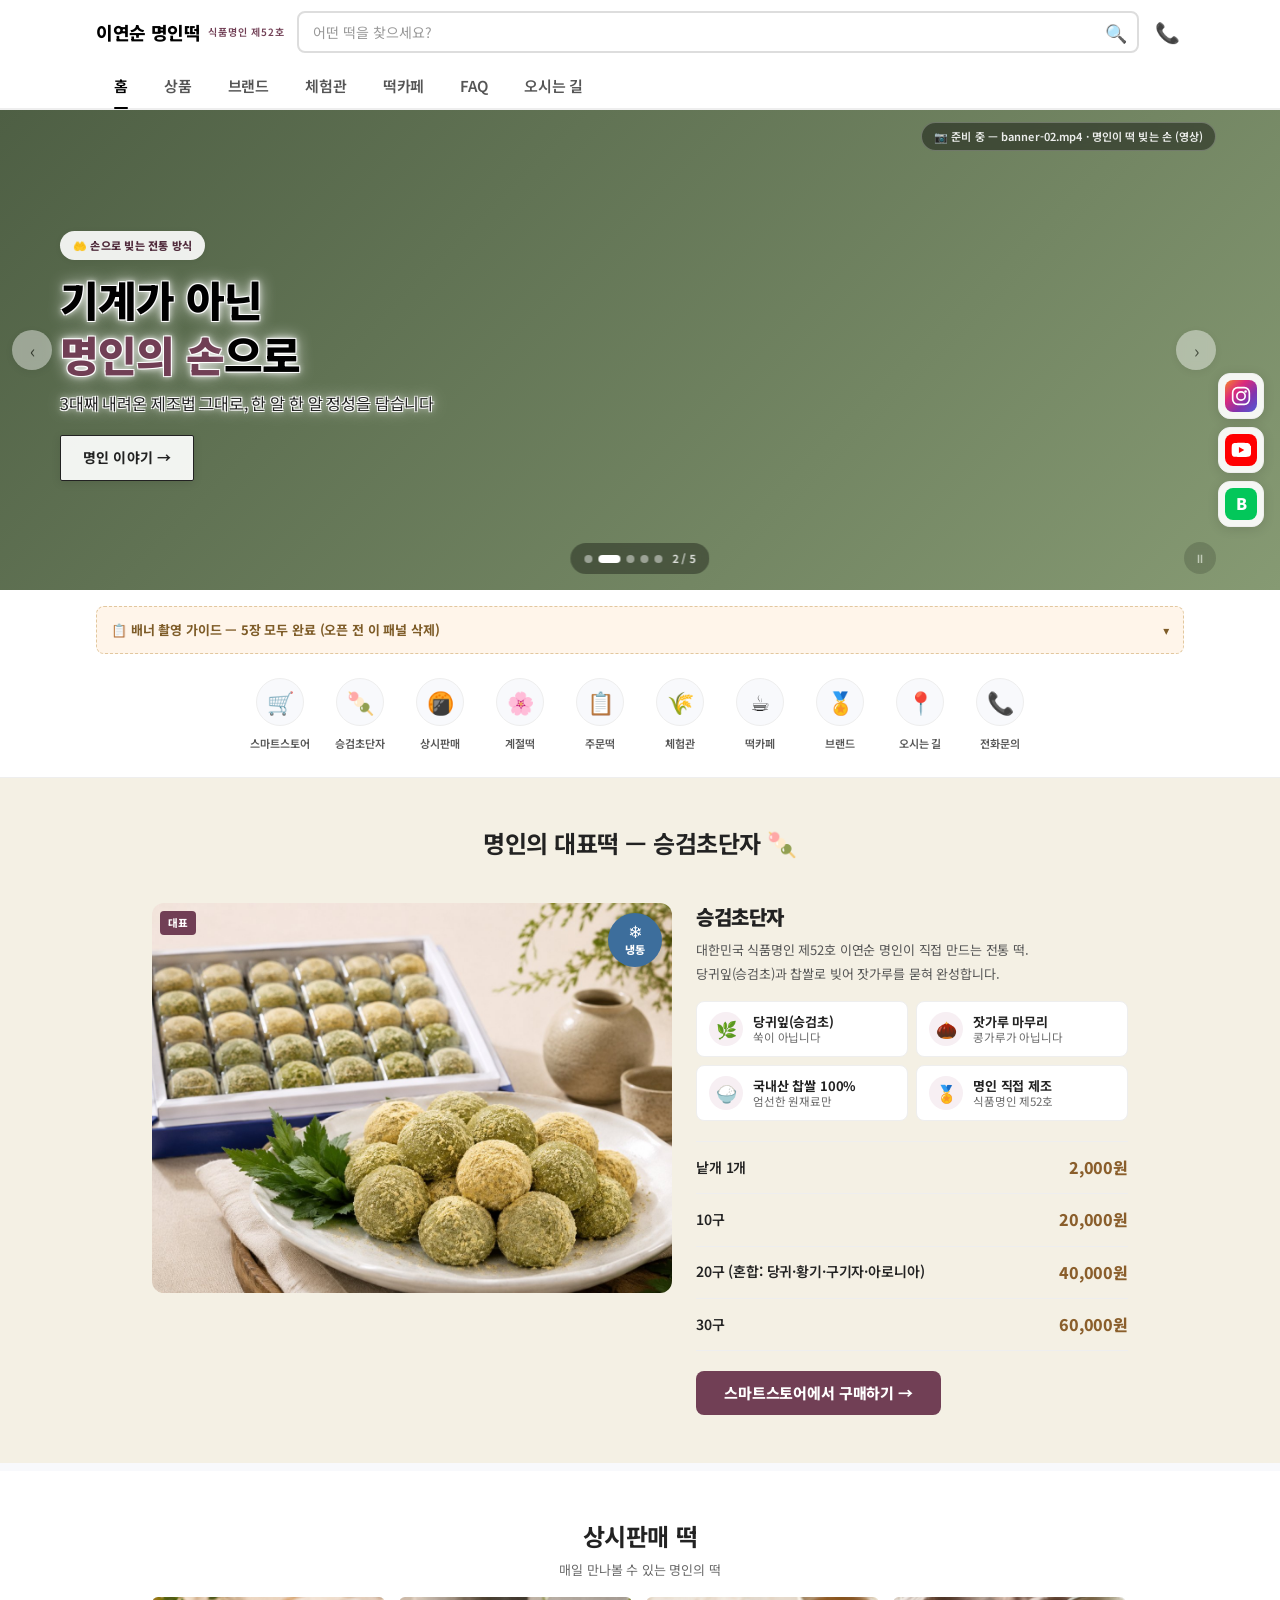
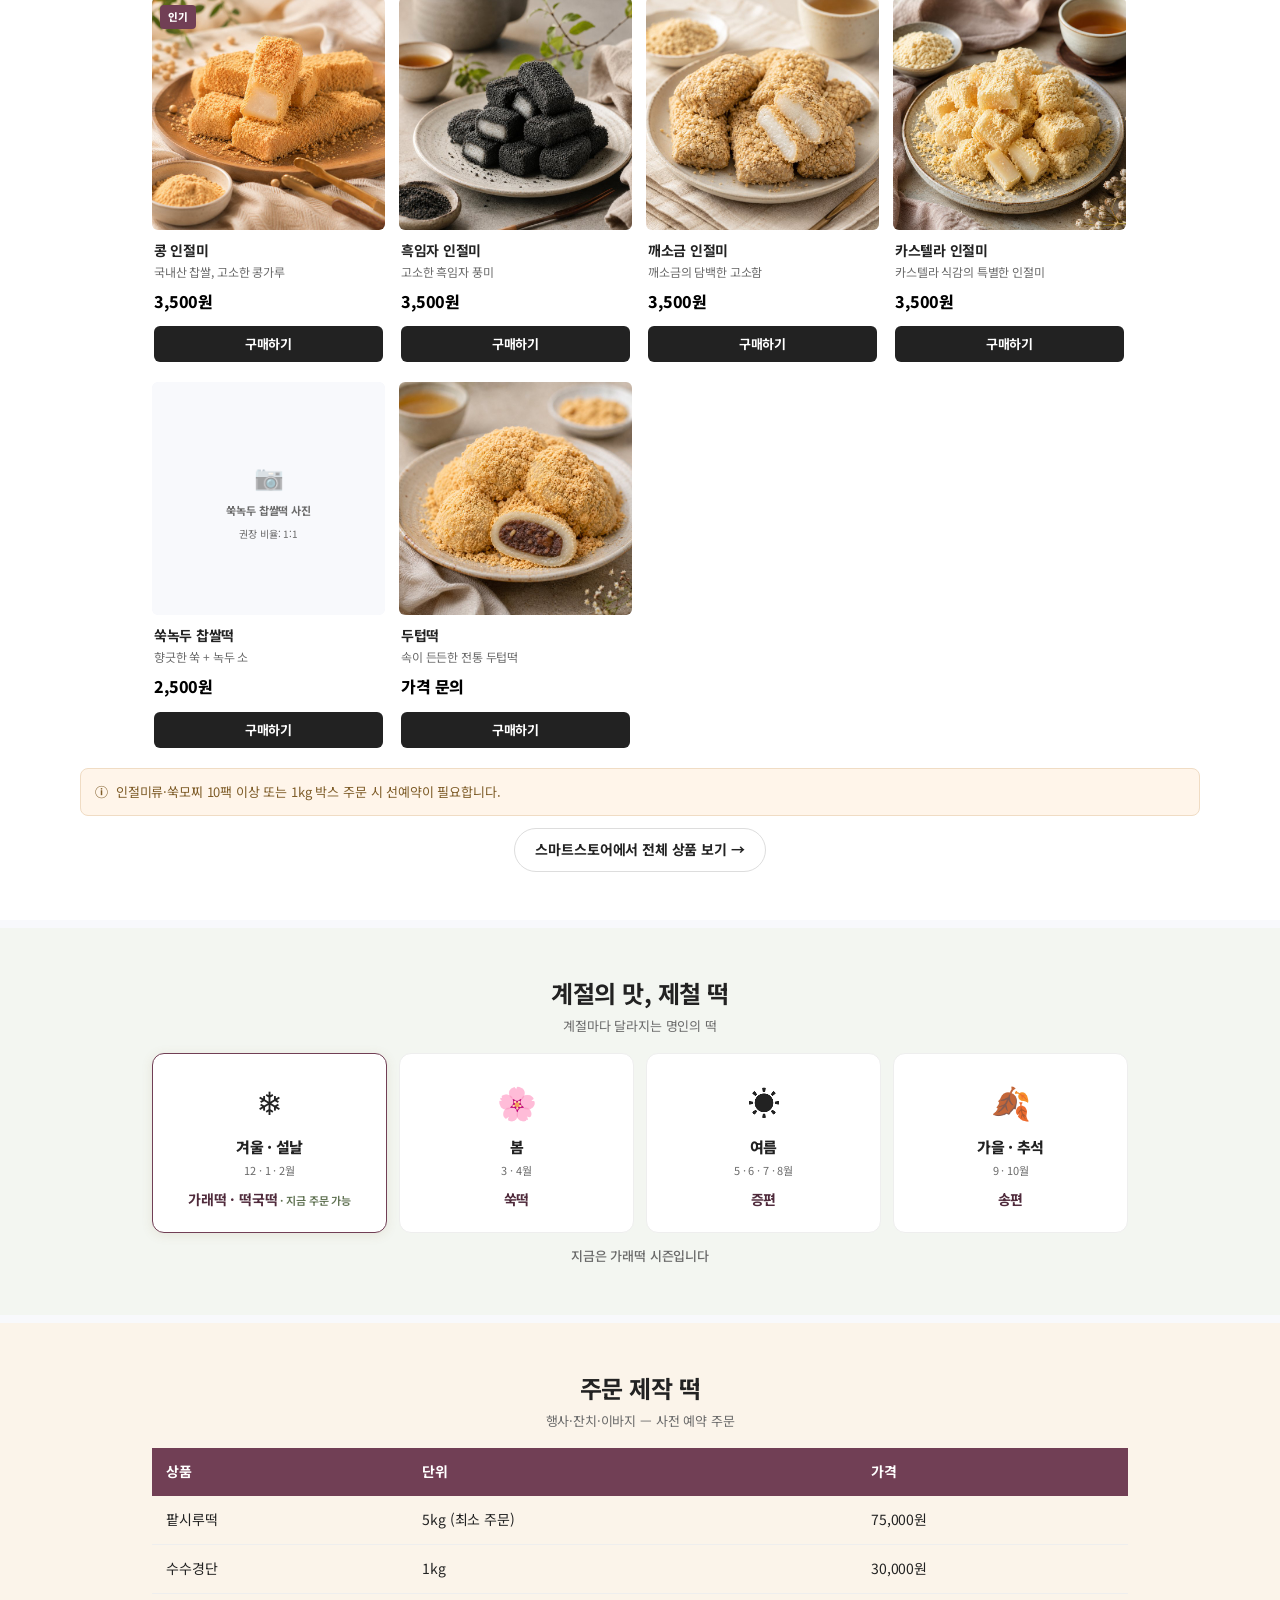
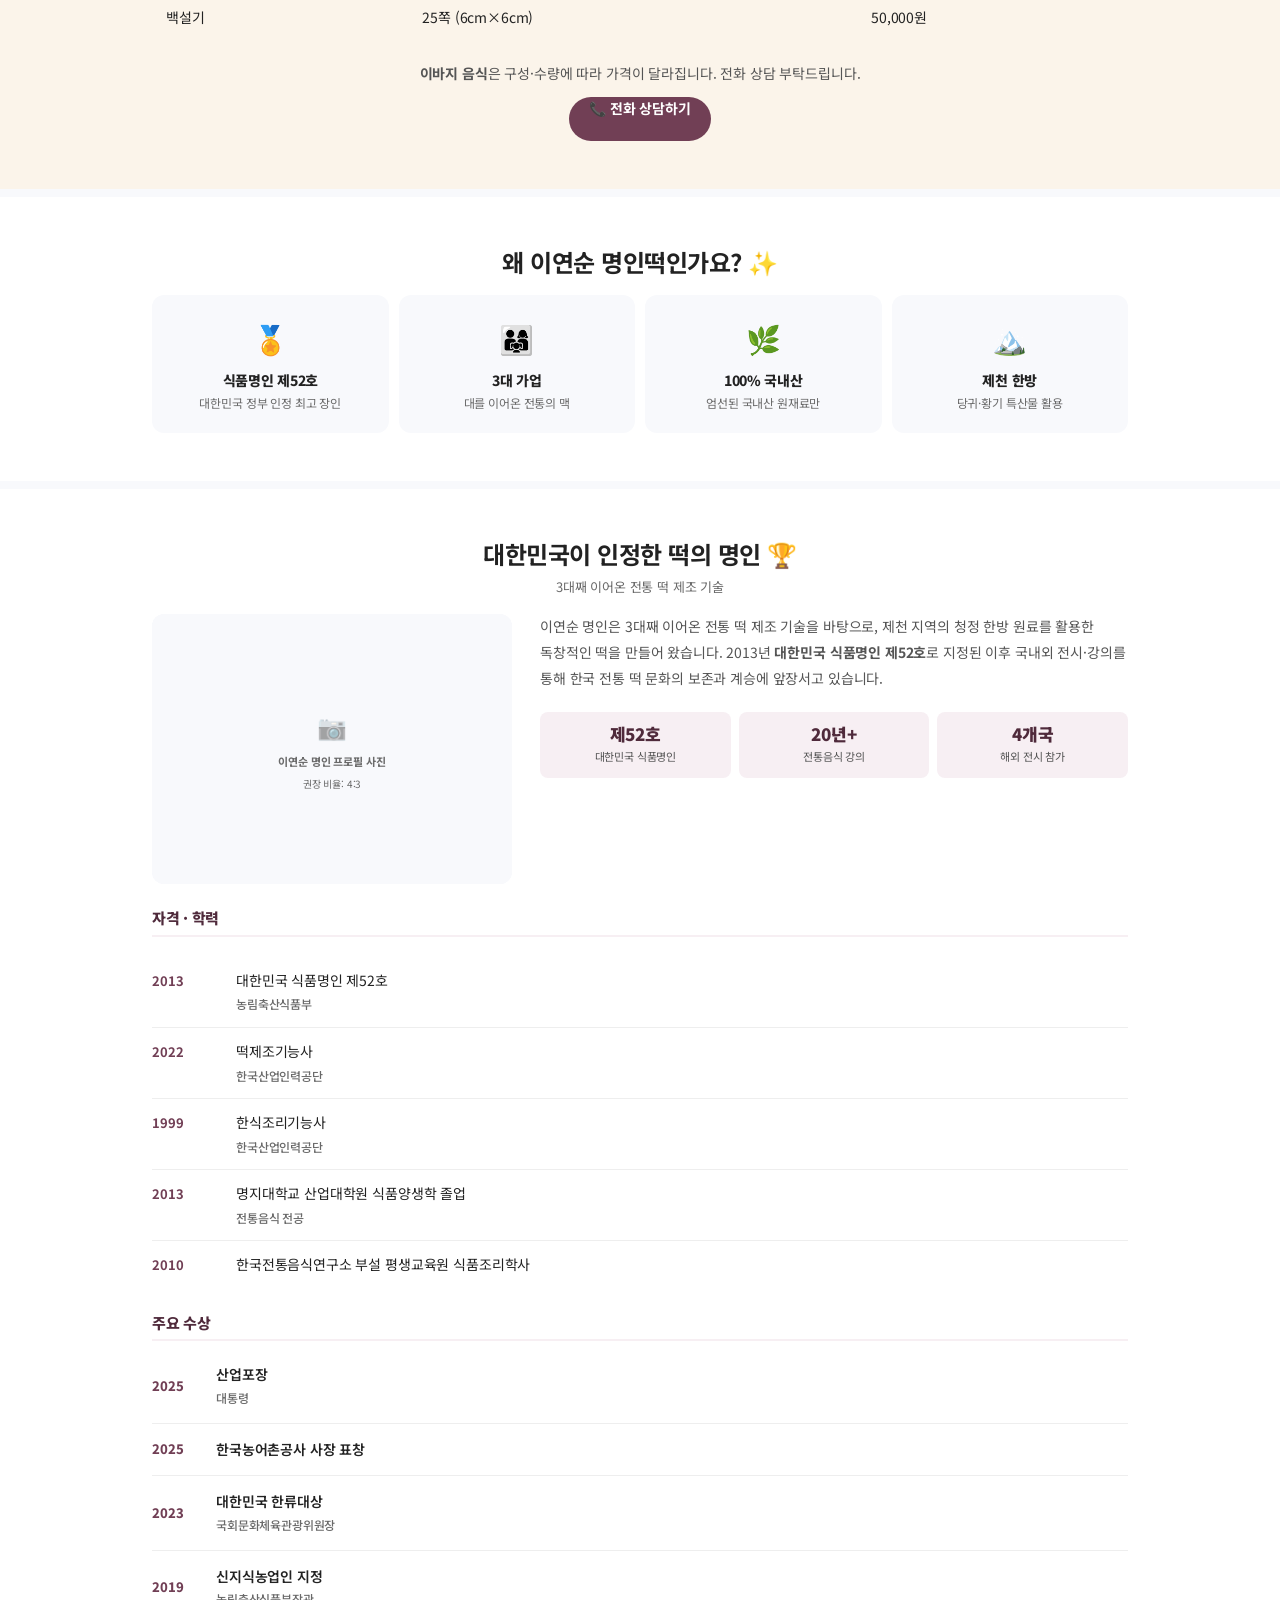
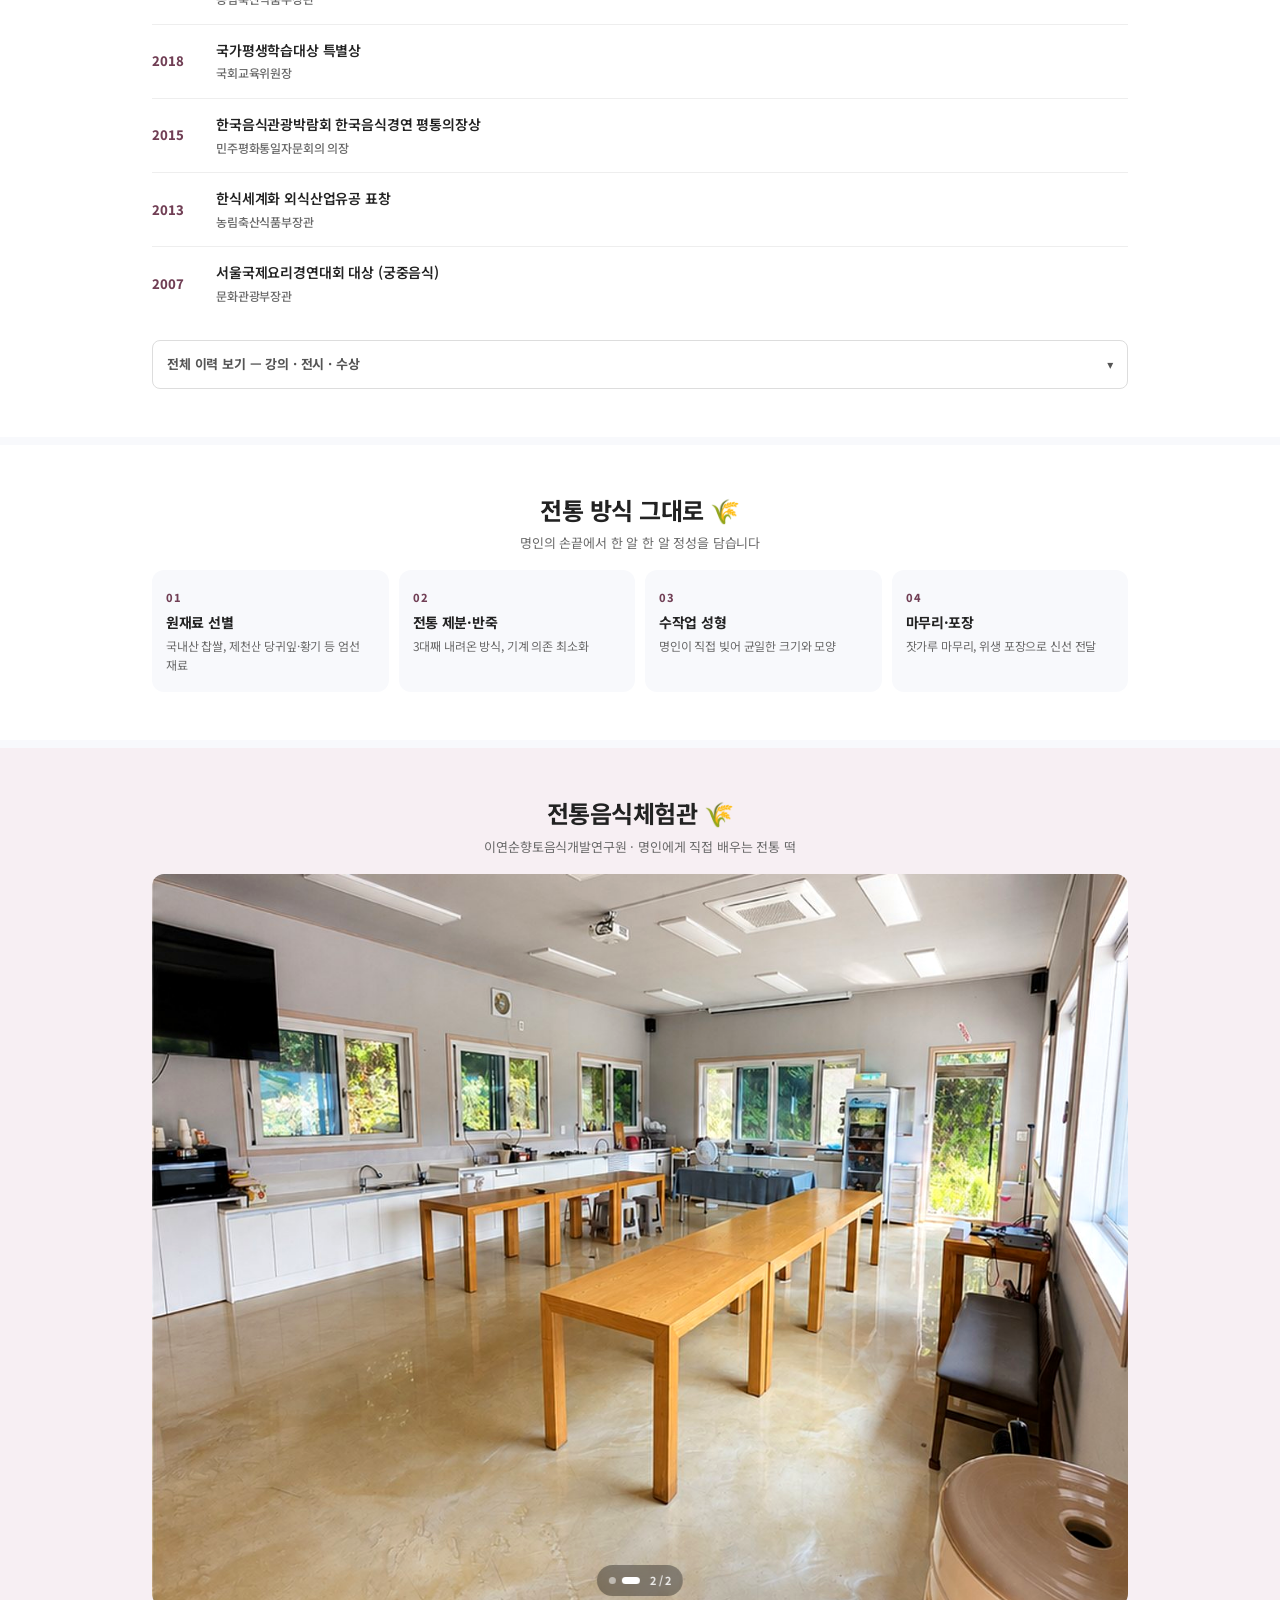
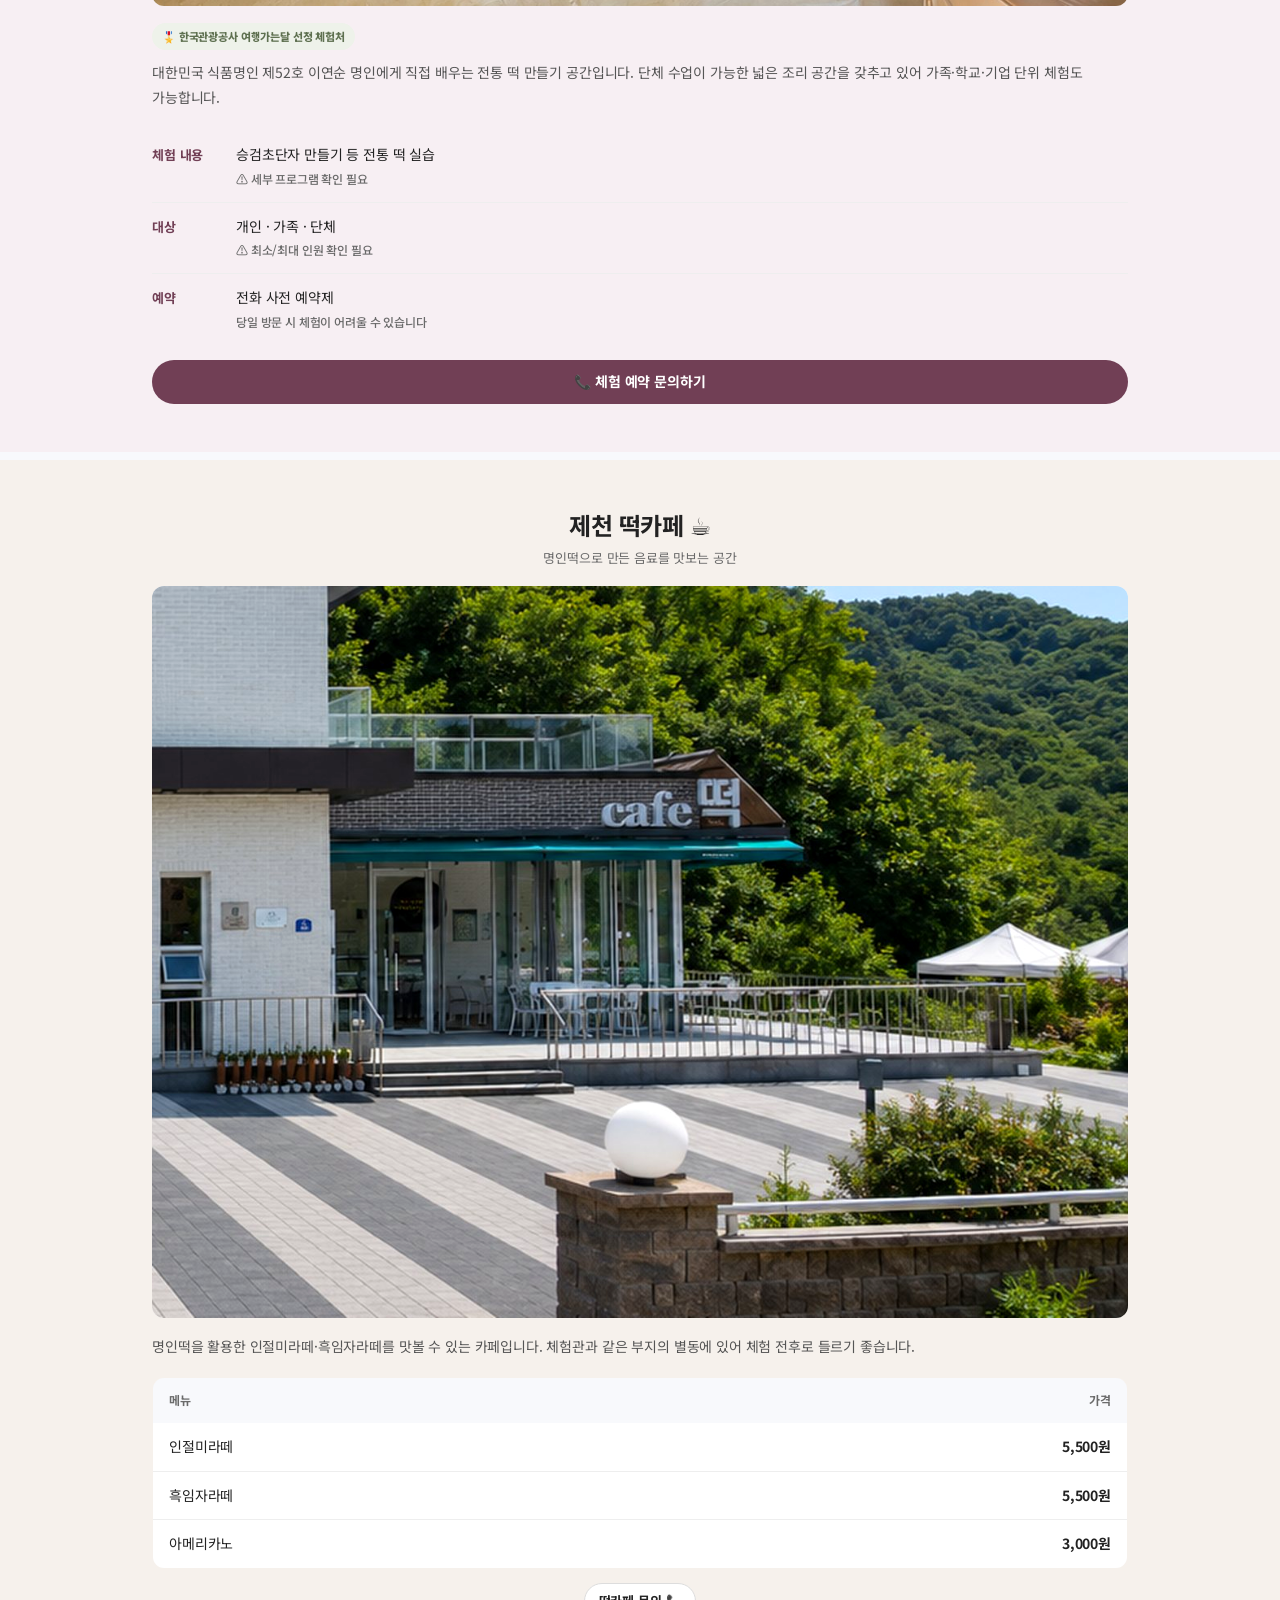
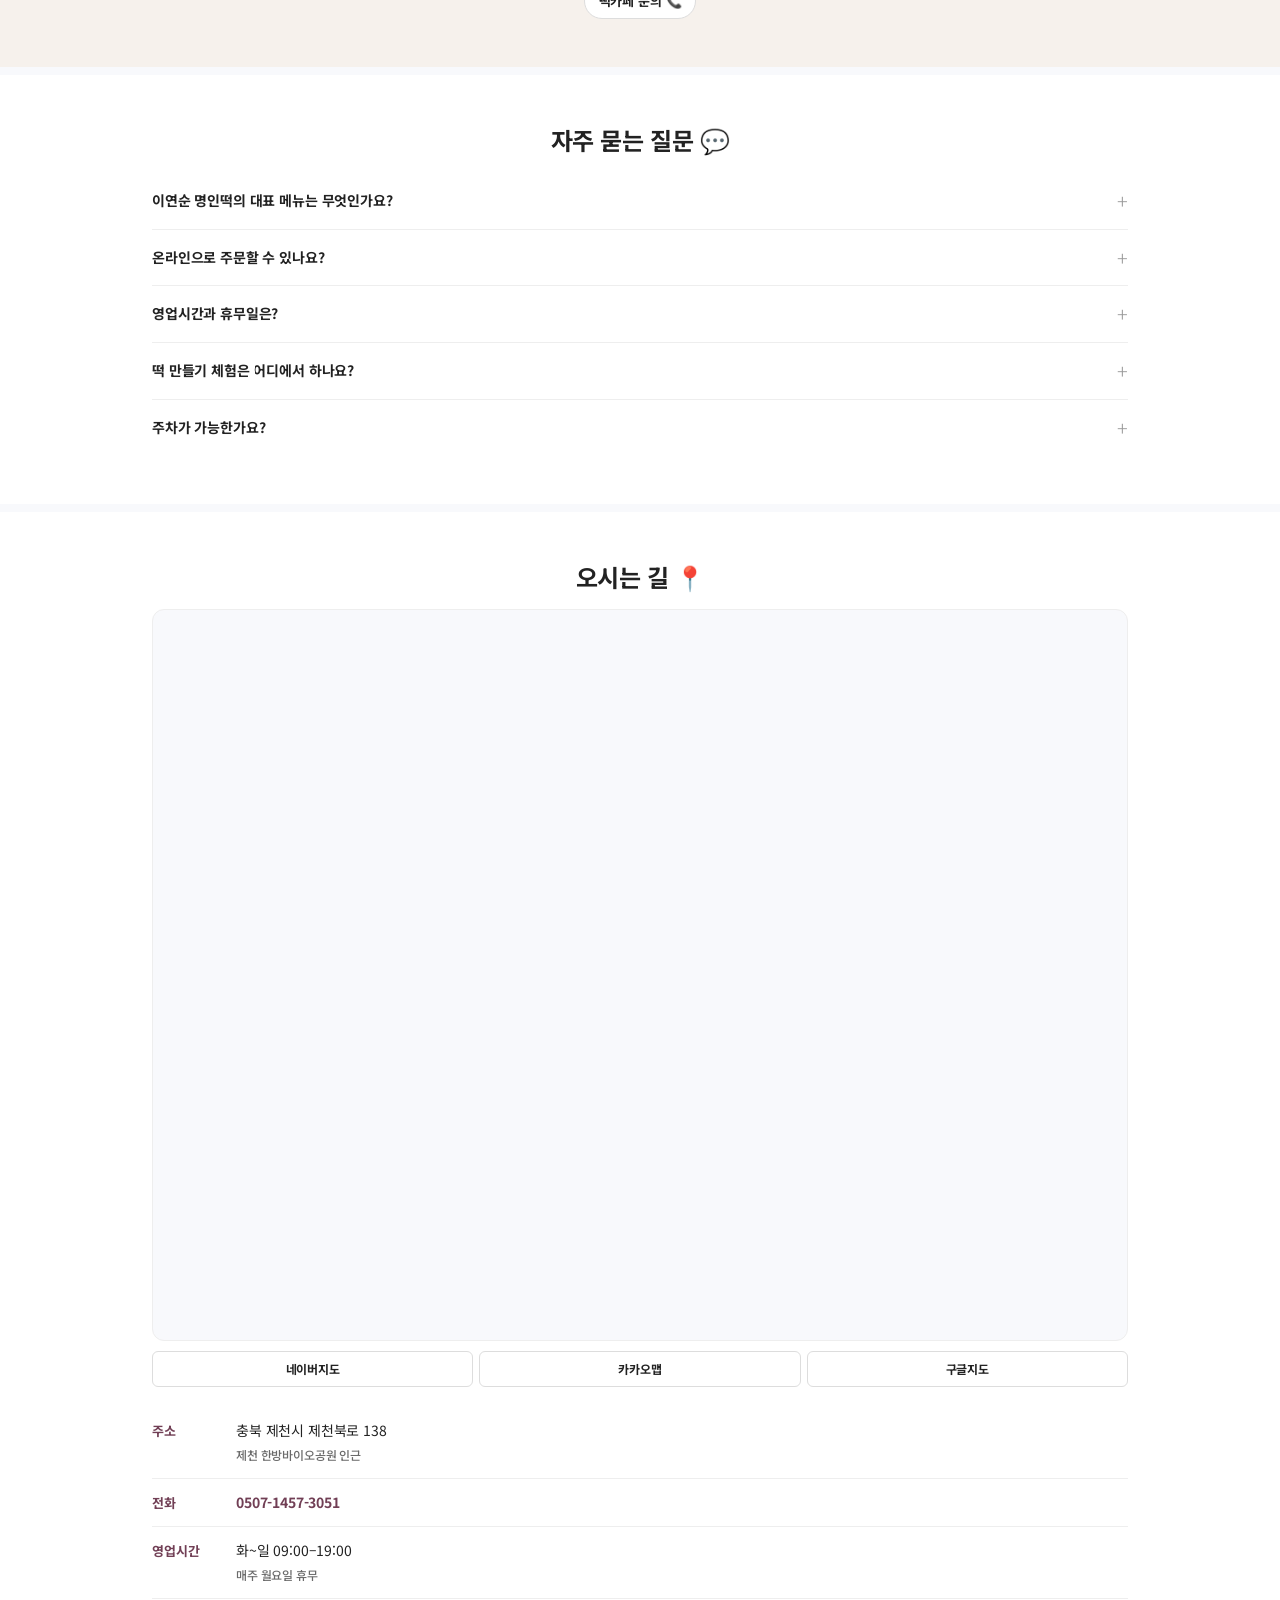
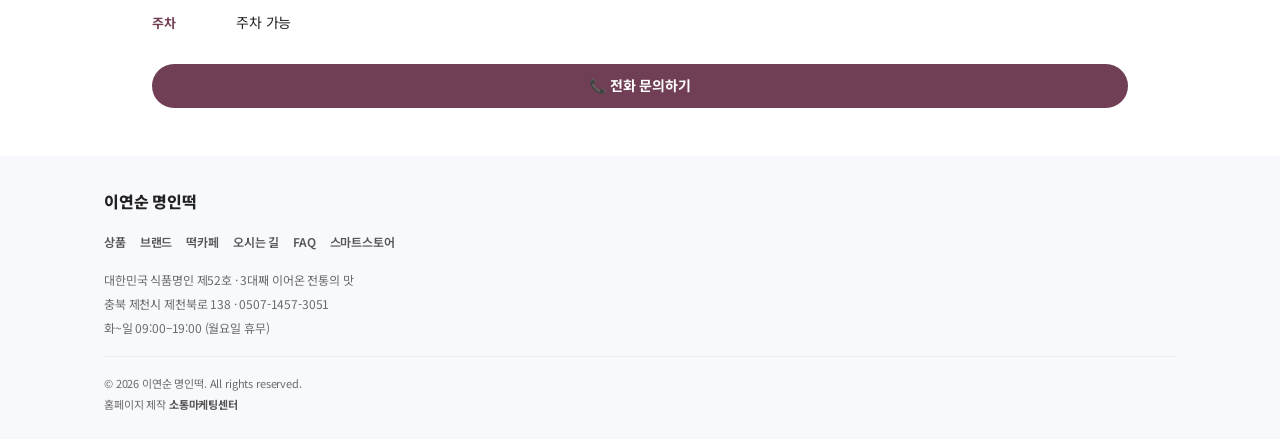
==== docs/index.html @ a9fbcc56 "불확실했던 수상 이력 2건 확정 반영 - 2015 한국음식관광박람회 한국음식경연 평통의장상 추가   (민주평화통일자문회의 의장 = 대통령. 이력서의 "대통령 박근혜" 표기와 일치)" ====
<!DOCTYPE html>
<html lang="ko">
<head>
  <meta charset="UTF-8">
  <meta name="viewport" content="width=device-width, initial-scale=1.0">
  <title>이연순 명인떡 | 대한민국 식품명인 제52호 · 제천 전통 떡</title>

  <!-- SEO -->
  <meta name="description" content="3대째 이어온 전통 떡, 100% 국내산 원재료. 대한민국 식품명인 제52호 이연순 명인이 직접 만드는 승검초단자, 인절미, 쑥찹쌀모찌. 제천 전통음식체험관에서 떡 만들기 체험도 가능합니다.">
  <meta name="keywords" content="이연순명인떡,제천떡,승검초단자,명인떡,전통떡,제천떡카페,전통음식체험관,제천체험,식품명인,제천한방,떡명인,이연순">
  <meta name="author" content="이연순 명인떡">
  <link rel="canonical" href="https://myeongin-tteok.com/">

  <!-- Open Graph -->
  <meta property="og:type" content="website">
  <meta property="og:site_name" content="이연순 명인떡">
  <meta property="og:title" content="이연순 명인떡 — 대한민국 식품명인 제52호">
  <meta property="og:description" content="3대째 이어온 전통 떡, 100% 국내산 원재료. 제천 한방 특산물을 활용한 명인의 정성을 담은 떡.">
  <meta property="og:image" content="assets/images/og-cover.jpg">
  <meta property="og:url" content="https://myeongin-tteok.com/">
  <meta property="og:locale" content="ko_KR">

  <!-- Twitter Card -->
  <meta name="twitter:card" content="summary_large_image">
  <meta name="twitter:title" content="이연순 명인떡 — 대한민국 식품명인 제52호">
  <meta name="twitter:description" content="3대째 이어온 전통 떡, 100% 국내산 원재료. 제천 한방 특산물로 만드는 전통 떡.">
  <meta name="twitter:image" content="assets/images/og-cover.jpg">

  <!-- 기타 메타 -->
  <meta name="theme-color" content="#222222">
  <meta name="format-detection" content="telephone=yes">
  <meta name="naver-site-verification" content="">
  <meta name="google-site-verification" content="">

  <!-- 파비콘 -->
  <link rel="icon" href="data:image/svg+xml,<svg xmlns='http://www.w3.org/2000/svg' viewBox='0 0 100 100'><text y='.9em' font-size='90'>🍡</text></svg>">

  <!-- 폰트 -->
  <link rel="preconnect" href="https://fonts.googleapis.com">
  <link rel="preconnect" href="https://fonts.gstatic.com" crossorigin>
  <link rel="stylesheet" href="https://fonts.googleapis.com/css2?family=Noto+Sans+KR:wght@400;500;600;700;800;900&display=swap">

  <!-- 스타일 -->
  <link rel="stylesheet" href="assets/css/style.css">

  <!-- 구조화 데이터: LocalBusiness -->
  <script type="application/ld+json">
  {
    "@context": "https://schema.org",
    "@type": "Bakery",
    "name": "이연순 명인떡",
    "alternateName": "이연순명인떡",
    "description": "대한민국 식품명인 제52호 이연순 명인이 3대째 이어온 전통 방식으로 만드는 프리미엄 한국 전통 떡.",
    "image": "assets/images/og-cover.jpg",
    "telephone": "0507-1457-3051",
    "address": {
      "@type": "PostalAddress",
      "streetAddress": "제천북로 138",
      "addressLocality": "제천시",
      "addressRegion": "충북",
      "postalCode": "27159",
      "addressCountry": "KR"
    },
    "geo": { "@type": "GeoCoordinates", "latitude": 37.1354, "longitude": 128.2126 },
    "url": "https://myeongin-tteok.com",
    "openingHoursSpecification": [{
      "@type": "OpeningHoursSpecification",
      "dayOfWeek": ["Tuesday","Wednesday","Thursday","Friday","Saturday","Sunday"],
      "opens": "09:00", "closes": "19:00"
    }],
    "priceRange": "₩₩",
    "servesCuisine": "한국 전통 떡",
    "hasMenu": {
      "@type": "Menu",
      "hasMenuSection": [
        { "@type": "MenuSection", "name": "승검초단자", "hasMenuItem": [
          {"@type":"MenuItem","name":"승검초단자 낱개","offers":{"@type":"Offer","price":"2000","priceCurrency":"KRW"}},
          {"@type":"MenuItem","name":"승검초단자 10구","offers":{"@type":"Offer","price":"20000","priceCurrency":"KRW"}},
          {"@type":"MenuItem","name":"승검초단자 20구(혼합)","offers":{"@type":"Offer","price":"40000","priceCurrency":"KRW"}},
          {"@type":"MenuItem","name":"승검초단자 30구","offers":{"@type":"Offer","price":"60000","priceCurrency":"KRW"}}
        ]},
        { "@type": "MenuSection", "name": "상시판매떡", "hasMenuItem": [
          {"@type":"MenuItem","name":"콩 인절미","offers":{"@type":"Offer","price":"3500","priceCurrency":"KRW"}},
          {"@type":"MenuItem","name":"흑임자 인절미","offers":{"@type":"Offer","price":"3500","priceCurrency":"KRW"}},
          {"@type":"MenuItem","name":"깨소금 인절미","offers":{"@type":"Offer","price":"3500","priceCurrency":"KRW"}},
          {"@type":"MenuItem","name":"카스텔라 인절미","offers":{"@type":"Offer","price":"3500","priceCurrency":"KRW"}},
          {"@type":"MenuItem","name":"쑥녹두 찹쌀떡","offers":{"@type":"Offer","price":"2500","priceCurrency":"KRW"}},
          {"@type":"MenuItem","name":"두텁떡"}
        ]},
        { "@type": "MenuSection", "name": "주문떡", "hasMenuItem": [
          {"@type":"MenuItem","name":"팥시루떡 5kg","offers":{"@type":"Offer","price":"75000","priceCurrency":"KRW"}},
          {"@type":"MenuItem","name":"수수경단 1kg","offers":{"@type":"Offer","price":"30000","priceCurrency":"KRW"}},
          {"@type":"MenuItem","name":"백설기 25쪽","offers":{"@type":"Offer","price":"50000","priceCurrency":"KRW"}}
        ]},
        { "@type": "MenuSection", "name": "떡카페 음료", "hasMenuItem": [
          {"@type":"MenuItem","name":"인절미라떼","offers":{"@type":"Offer","price":"5500","priceCurrency":"KRW"}},
          {"@type":"MenuItem","name":"흑임자라떼","offers":{"@type":"Offer","price":"5500","priceCurrency":"KRW"}},
          {"@type":"MenuItem","name":"아메리카노","offers":{"@type":"Offer","price":"3000","priceCurrency":"KRW"}}
        ]}
      ]
    },
    "award": [
      "대한민국 식품명인 제52호 (2013, 농림축산식품부)",
      "2025 산업포장 (대통령)",
      "2023 대한민국 한류대상 (국회문화체육관광위원장)",
      "2019 신지식농업인 지정 (농림축산식품부장관)",
      "2018 국가평생학습대상 특별상 (국회교육위원장)",
      "2015 한국음식관광박람회 한국음식경연 평통의장상 (민주평화통일자문회의 의장)",
      "2013 한식세계화 외식산업유공 표창 (농림축산식품부장관)",
      "2007 서울국제요리경연대회 대상 (문화관광부장관)"
    ],
    "founder": {
      "@type": "Person",
      "name": "이연순",
      "jobTitle": "대한민국 식품명인 제52호",
      "hasCredential": [
        "대한민국 식품명인 제52호 (2013, 농림축산식품부)",
        "떡제조기능사 (2022, 한국산업인력공단)",
        "한식조리기능사 (1999, 한국산업인력공단)",
        "명지대학교 산업대학원 식품양생학 (전통음식 전공) 졸업"
      ]
    }
  }
  </script>

  <!-- 구조화 데이터: FAQPage -->
  <script type="application/ld+json">
  {
    "@context": "https://schema.org",
    "@type": "FAQPage",
    "mainEntity": [
      { "@type": "Question", "name": "이연순 명인떡의 대표 메뉴는 무엇인가요?",
        "acceptedAnswer": { "@type": "Answer", "text": "대표 메뉴는 승검초단자(명인단자)입니다. 당귀잎과 찹쌀로 빚어 잣가루를 묻힌 전통 떡으로, 대한민국 식품명인 제52호 이연순 명인이 직접 만듭니다." }},
      { "@type": "Question", "name": "이연순 명인떡의 영업시간과 위치는?",
        "acceptedAnswer": { "@type": "Answer", "text": "충북 제천시 제천북로 138에 위치하며, 화~일 09:00~19:00 영업합니다. 월요일 휴무, 주차 가능합니다." }},
      { "@type": "Question", "name": "온라인으로 떡을 주문할 수 있나요?",
        "acceptedAnswer": { "@type": "Answer", "text": "네, 네이버 스마트스토어를 통해 온라인 주문 및 택배 배송이 가능합니다." }},
      { "@type": "Question", "name": "떡 만들기 체험은 어디에서 하나요?",
        "acceptedAnswer": { "@type": "Answer", "text": "떡카페가 아닌 별도의 전통음식체험관(이연순향토음식개발연구원)에서 진행합니다. 두 시설은 같은 부지의 별동에 있습니다. 한국관광공사 여행가는달 선정 체험처이며 전화 사전 예약제로 운영됩니다." }},
      { "@type": "Question", "name": "승검초단자에 쑥이 들어가나요?",
        "acceptedAnswer": { "@type": "Answer", "text": "아닙니다. 쑥이 아닌 당귀잎이 들어가며, 콩가루가 아닌 잣가루를 묻혀 완성합니다." }}
    ]
  }
  </script>
</head>

<body>
  <a href="#main" class="skip-link">본문으로 바로가기</a>

  <!-- ==================== 헤더 ==================== -->
  <header class="header" role="banner">
    <div class="header__row1">
      <button class="nav-toggle" id="navToggle" aria-expanded="false" aria-controls="drawer" aria-label="메뉴 열기">
        <span></span>
      </button>

      <a href="./" class="logo" aria-label="이연순 명인떡 홈">
        <span class="logo__mark">이연순 명인떡</span>
        <span class="logo__sub">식품명인 제52호</span>
      </a>

      <!-- PC 검색바 (데스크탑에서만 보임) -->
      <div class="header__search" id="headerSearch">
        <div class="search-box">
          <div class="search-input-wrap">
            <input class="search-input" id="searchInput" type="text" placeholder="어떤 떡을 찾으세요?" autocomplete="off" aria-label="상품 검색">
            <button class="search-btn" aria-label="검색">🔍</button>
          </div>
          <div class="search-dropdown" id="searchDropdown" role="listbox">
            <div class="search-dropdown__left">
              <div class="search-dropdown__title">카테고리</div>
              <div class="search-tags" id="searchTags">
                <button class="search-tag" data-section="products" data-keyword="승검초단자">승검초단자</button>
                <button class="search-tag" data-section="always" data-keyword="인절미">인절미</button>
                <button class="search-tag" data-section="always" data-keyword="찹쌀떡">찹쌀떡</button>
                <button class="search-tag" data-section="seasonal" data-keyword="계절떡">계절떡</button>
                <button class="search-tag" data-section="order" data-keyword="주문떡">주문떡</button>
                <button class="search-tag" data-section="cafe" data-keyword="떡카페">떡카페</button>
                <button class="search-tag" data-section="experience" data-keyword="체험관">체험관</button>
                <button class="search-tag" data-section="story" data-keyword="브랜드">브랜드</button>
              </div>
            </div>
            <div class="search-dropdown__right">
              <div class="search-dropdown__title">인기검색어</div>
              <div class="popular-list" id="popularList">
                <a class="popular-item" data-section="products" data-keyword="승검초단자"><span class="popular-rank">1</span><span class="popular-text">승검초단자</span></a>
                <a class="popular-item" data-section="always" data-keyword="콩인절미"><span class="popular-rank">2</span><span class="popular-text">콩 인절미</span></a>
                <a class="popular-item" data-section="always" data-keyword="카스텔라인절미"><span class="popular-rank">3</span><span class="popular-text">카스텔라 인절미</span></a>
                <a class="popular-item" data-section="cafe" data-keyword="떡카페"><span class="popular-rank">4</span><span class="popular-text">떡카페</span></a>
                <a class="popular-item" data-section="order" data-keyword="팥시루떡"><span class="popular-rank">5</span><span class="popular-text">팥시루떡</span></a>
                <a class="popular-item" data-section="seasonal" data-keyword="계절떡"><span class="popular-rank">6</span><span class="popular-text">계절떡</span></a>
                <a class="popular-item" data-section="experience" data-keyword="체험관"><span class="popular-rank">7</span><span class="popular-text">체험관</span></a>
                <a class="popular-item" data-section="visit" data-keyword="제천떡"><span class="popular-rank">8</span><span class="popular-text">제천떡</span></a>
              </div>
            </div>
          </div>
        </div>
      </div>

      <div class="header__right">
        <button class="search-toggle" id="searchToggle" aria-label="검색 열기">🔍</button>
        <a href="tel:050714573051" aria-label="전화 걸기" style="font-size:20px; padding:4px;">📞</a>
      </div>
    </div>

    <!-- PC 네비게이션 바 -->
    <nav class="nav-bar" aria-label="메인 메뉴">
      <div class="nav-bar__inner">
        <a href="./" class="nav__link" aria-current="page">홈</a>
        <a href="#products" class="nav__link">상품</a>
        <a href="#story" class="nav__link">브랜드</a>
        <a href="#experience" class="nav__link">체험관</a>
        <a href="#cafe" class="nav__link">떡카페</a>
        <a href="#faq" class="nav__link">FAQ</a>
        <a href="#visit" class="nav__link">오시는 길</a>
      </div>
    </nav>
  </header>

  <!-- 모바일 전체화면 검색 -->
  <div class="search-fullscreen" id="searchFullscreen" aria-hidden="true">
    <div class="search-fs__header">
      <input class="search-fs__input" id="searchFsInput" type="text" placeholder="어떤 떡을 찾으세요?" autocomplete="off" aria-label="상품 검색">
      <button class="search-fs__close" id="searchFsClose">취소</button>
    </div>
    <div class="search-fs__body">
      <div class="search-fs__section">
        <div class="search-fs__title">카테고리</div>
        <div class="search-tags">
          <button class="search-tag" data-section="products" data-keyword="승검초단자">승검초단자</button>
          <button class="search-tag" data-section="always" data-keyword="인절미">인절미</button>
          <button class="search-tag" data-section="always" data-keyword="찹쌀떡">찹쌀떡</button>
          <button class="search-tag" data-section="seasonal" data-keyword="계절떡">계절떡</button>
          <button class="search-tag" data-section="order" data-keyword="주문떡">주문떡</button>
          <button class="search-tag" data-section="cafe" data-keyword="떡카페">떡카페</button>
          <button class="search-tag" data-section="experience" data-keyword="체험관">체험관</button>
          <button class="search-tag" data-section="story" data-keyword="브랜드">브랜드</button>
        </div>
      </div>
      <div class="search-fs__section">
        <div class="search-fs__title">인기검색어</div>
        <div class="popular-list">
          <a class="popular-item" data-section="products" data-keyword="승검초단자"><span class="popular-rank">1</span><span class="popular-text">승검초단자</span></a>
          <a class="popular-item" data-section="always" data-keyword="콩인절미"><span class="popular-rank">2</span><span class="popular-text">콩 인절미</span></a>
          <a class="popular-item" data-section="always" data-keyword="카스텔라인절미"><span class="popular-rank">3</span><span class="popular-text">카스텔라 인절미</span></a>
          <a class="popular-item" data-section="cafe" data-keyword="떡카페"><span class="popular-rank">4</span><span class="popular-text">떡카페</span></a>
          <a class="popular-item" data-section="order" data-keyword="팥시루떡"><span class="popular-rank">5</span><span class="popular-text">팥시루떡</span></a>
          <a class="popular-item" data-section="seasonal" data-keyword="계절떡"><span class="popular-rank">6</span><span class="popular-text">계절떡</span></a>
          <a class="popular-item" data-section="experience" data-keyword="체험관"><span class="popular-rank">7</span><span class="popular-text">체험관</span></a>
          <a class="popular-item" data-section="visit" data-keyword="제천떡"><span class="popular-rank">8</span><span class="popular-text">제천떡</span></a>
        </div>
      </div>
    </div>
  </div>

  <!-- 모바일 드로어 -->
  <div class="drawer" id="drawer" aria-hidden="true">
    <a href="./" class="drawer__link"><span>홈</span><span>→</span></a>
    <a href="#products" class="drawer__link"><span>상품</span><span>→</span></a>
    <a href="#story" class="drawer__link"><span>브랜드 스토리</span><span>→</span></a>
    <a href="#experience" class="drawer__link"><span>전통음식체험관</span><span>→</span></a>
    <a href="#cafe" class="drawer__link"><span>떡카페</span><span>→</span></a>
    <a href="#visit" class="drawer__link"><span>오시는 길</span><span>→</span></a>
    <a href="#faq" class="drawer__link"><span>자주 묻는 질문</span><span>→</span></a>
    <a href="#" class="drawer__link store-link" target="_blank" rel="noopener"><span>스마트스토어</span><span>↗</span></a>
    <div class="drawer__meta">
      <p>📍 충북 제천시 제천북로 138</p>
      <p>📞 0507-1457-3051</p>
      <p>🕘 화~일 09:00–19:00 (월 휴무)</p>
    </div>
  </div>

  <!-- ==================== 메인 ==================== -->
  <main id="main">

    <!-- ── 히어로 배너 슬라이더 (창억떡 동일 구조) ── -->
    <section class="hero" aria-roledescription="carousel" aria-label="메인 배너">
      <div class="hero__slider" id="heroSlider">
        <div class="hero__slides" id="heroSlides">

          <!-- 슬라이드 1: 승검초단자 제품컷 — "먹고 싶다" 첫인상 -->
          <div class="hero__slide hero__slide--t1" data-shot="banner-01.jpg · 승검초단자 제품컷" role="group" aria-roledescription="slide" aria-label="1 / 5">
            <img src="assets/images/banner-01.jpg" alt="승검초단자 — 당귀잎과 찹쌀로 빚어 잣가루를 묻힌 전통 떡"
                 fetchpriority="high" data-hero>
            <div class="hero__overlay hero__overlay--light">
              <span class="hero__badge">🏅 대한민국 식품명인 제52호</span>
              <h2 class="hero__title">3대째 이어온<br><em>명인의 떡</em></h2>
              <p class="hero__desc">당귀잎과 찹쌀로 빚어 잣가루를 묻힌<br>명인의 시그니처, 승검초단자</p>
              <a href="#products" class="hero__cta">자세히 보러가기 »</a>
            </div>
          </div>

          <!-- 슬라이드 2: 명인의 손 (영상 권장) — "아무나 못 만든다" 신뢰 -->
          <!-- 영상 원본에 자막·말풍선이 새겨져 있어 상하단을 잘라내고(1920x512) 4.6초로 트림함 -->
          <div class="hero__slide hero__slide--t2" data-shot="banner-02.mp4 · 명인이 떡 빚는 손 (영상)" data-duration="4400" role="group" aria-roledescription="slide" aria-label="2 / 5">
            <video src="assets/images/banner-02.mp4" poster="assets/images/banner-02.jpg"
                   autoplay muted loop playsinline preload="metadata"
                   aria-label="이연순 명인이 떡을 빚는 모습" data-hero></video>
            <div class="hero__overlay hero__overlay--light">
              <span class="hero__badge">🤲 손으로 빚는 전통 방식</span>
              <h2 class="hero__title">기계가 아닌<br><em>명인의 손</em>으로</h2>
              <p class="hero__desc">3대째 내려온 제조법 그대로, 한 알 한 알 정성을 담습니다</p>
              <a href="#story" class="hero__cta">명인 이야기 →</a>
            </div>
          </div>

          <!-- 슬라이드 3: 선물세트 — "나도 살 수 있네" 구매 전환 -->
          <div class="hero__slide hero__slide--t3" data-shot="banner-03.jpg · 선물세트 포장컷" role="group" aria-roledescription="slide" aria-label="3 / 5">
            <img src="assets/images/banner-03.jpg" alt="이연순 명인떡 선물세트 — 전국 택배 배송" data-hero>
            <div class="hero__overlay hero__overlay--light">
              <span class="hero__badge">🚚 전국 택배 배송</span>
              <h2 class="hero__title">귀한 분께 드리는<br><em>명인의 선물</em></h2>
              <p class="hero__desc">10구 · 20구 · 30구 선물세트<br>네이버 스마트스토어에서 바로 주문</p>
              <a href="https://smartstore.naver.com/leeys3050" class="hero__cta" target="_blank" rel="noopener">선물세트 주문하기 »</a>
            </div>
          </div>

          <!-- 슬라이드 4: 전통음식체험관 — "가보고 싶다" 방문·체험 유도 -->
          <div class="hero__slide hero__slide--t4" data-shot="banner-04.jpg · 전통음식체험관" role="group" aria-roledescription="slide" aria-label="4 / 5">
            <img src="assets/images/banner-04.jpg"
                 alt="이연순향토음식개발연구원 전통음식체험관" data-hero>
            <!-- 좌측이 나무·그늘로 어두워(평균 밝기 97) 흰 글씨 + 어두운 그라데이션 사용 -->
            <div class="hero__overlay">
              <span class="hero__badge">🎖️ 한국관광공사 여행가는달 선정</span>
              <h2 class="hero__title">명인에게 직접 배우는<br><em>전통음식 체험</em></h2>
              <p class="hero__desc">이연순향토음식개발연구원 전통음식체험관<br>승검초단자를 직접 빚어보는 시간</p>
              <a href="#experience" class="hero__cta">체험관 둘러보기 »</a>
            </div>
          </div>

          <!-- 슬라이드 5: 매장 외관 + 제천 — "실제 있는 곳" 장소 각인 -->
          <div class="hero__slide hero__slide--t5" data-shot="banner-05.jpg · 매장 외관 + 제천 풍경" role="group" aria-roledescription="slide" aria-label="5 / 5">
            <img src="assets/images/banner-05.jpg" alt="이연순 명인떡 매장 외관 — 충북 제천시 제천북로 138" data-hero>
            <div class="hero__overlay">
              <span class="hero__badge">📍 충북 제천시 제천북로 138</span>
              <h2 class="hero__title">제천에 오시면<br><em>꼭 들러주세요</em></h2>
              <p class="hero__desc">본관·떡카페·전통음식체험관이 한자리에<br>화~일 09:00–19:00 · 월요일 휴무 · 주차 가능</p>
              <a href="#visit" class="hero__cta">오시는 길 »</a>
            </div>
          </div>

        </div>

        <!-- 좌우 화살표 -->
        <button class="hero__arrow hero__arrow--prev" id="heroPrev" aria-label="이전 슬라이드">‹</button>
        <button class="hero__arrow hero__arrow--next" id="heroNext" aria-label="다음 슬라이드">›</button>

        <!-- 하단 인디케이터 -->
        <div class="hero__indicator" id="heroIndicator">
          <button class="hero__dot is-active" data-idx="0" aria-label="슬라이드 1"></button>
          <button class="hero__dot" data-idx="1" aria-label="슬라이드 2"></button>
          <button class="hero__dot" data-idx="2" aria-label="슬라이드 3"></button>
          <button class="hero__dot" data-idx="3" aria-label="슬라이드 4"></button>
          <button class="hero__dot" data-idx="4" aria-label="슬라이드 5"></button>
          <span class="hero__counter"><span id="heroCurrent">1</span> / <span id="heroTotal">5</span></span>
        </div>

        <!-- 자동재생 일시정지 -->
        <button class="hero__pause" id="heroPause" aria-label="자동 재생 일시정지">⏸</button>
      </div>
    </section>

    <!-- h1은 SEO용으로 히어로 아래 숨김 배치 -->
    <h1 class="sr-only" id="hero-title">이연순 명인떡 — 대한민국 식품명인 제52호, 3대째 이어온 제천 전통 떡</h1>

    <!-- ⚠️ 제작용 패널 — 실제 이미지/영상 등록 후 이 <details> 블록 전체를 삭제하세요 -->
    <details class="shoot-guide">
      <summary class="shoot-guide__summary">📋 배너 촬영 가이드 — 5장 모두 완료 (오픈 전 이 패널 삭제)</summary>
      <div class="shoot-guide__body">
        <p class="shoot-guide__intro">
          아래 5장면을 순서대로 준비하면 히어로 배너가 완성됩니다.
          파일을 <code>docs/assets/images/</code> 폴더에 같은 이름으로 넣으면 코드 수정 없이 바로 반영됩니다.
        </p>

        <div class="shoot-item shoot-item--done">
          <div class="shoot-item__head"><span class="shoot-item__no">✓</span><b>승검초단자 클로즈업</b> <em class="is-done">등록 완료</em></div>
          <p class="shoot-item__role">좌측이 비어 있는 구도라 문구가 왼쪽에 얹혔습니다</p>
          <ul class="shoot-item__list">
            <li>남은 사진도 <b>한쪽을 비워두고</b> 찍으면 문구 자리가 생깁니다</li>
          </ul>
          <code class="shoot-item__file">banner-01.jpg · 1920×640px · 148KB</code>
        </div>

        <div class="shoot-item shoot-item--done">
          <div class="shoot-item__head"><span class="shoot-item__no">✓</span><b>명인이 떡 빚는 손</b> <em class="is-done">등록 완료</em></div>
          <p class="shoot-item__role">6.17초 · 1920×960(2:1) · 무음 자동재생</p>
          <ul class="shoot-item__list">
            <li>남은 영상(4번)도 <b>2:1 · 6초</b>로 맞춰 주세요</li>
          </ul>
          <code class="shoot-item__file">banner-02.mp4 · 1.8MB (+ 대표컷 banner-02.jpg)</code>
        </div>

        <div class="shoot-item shoot-item--done">
          <div class="shoot-item__head"><span class="shoot-item__no">✓</span><b>선물세트 포장컷</b> <em class="is-done">등록 완료</em></div>
          <p class="shoot-item__role">1920×640(3:1) · 스마트스토어로 바로 연결됩니다</p>
          <ul class="shoot-item__list">
            <li>남은 것은 <b>4번 떡카페 영상</b>과 <b>5번 매장 외관</b>입니다</li>
          </ul>
          <code class="shoot-item__file">banner-03.jpg · 224KB</code>
        </div>

        <div class="shoot-item">
          <div class="shoot-item__head"><span class="shoot-item__no">4</span><b>전통음식체험관</b> <em>사진</em></div>
          <p class="shoot-item__role">역할 — "가보고 싶다" 방문·체험 유도</p>
          <ul class="shoot-item__list">
            <li>보내주신 <b>체험관 외관 사진</b>을 배너로 쓸 예정입니다</li>
            <li>다운로드 폴더에 저장해 주시면 바로 반영합니다</li>
            <li>체험 진행 장면이 있으면 더 좋습니다 (촬영 동의 필수)</li>
          </ul>
          <code class="shoot-item__file">banner-04.jpg · 가로형</code>
        </div>

        <div class="shoot-item shoot-item--done">
          <div class="shoot-item__head"><span class="shoot-item__no">✓</span><b>매장 외관</b> <em class="is-done">등록 완료</em></div>
          <p class="shoot-item__role">본관·떡카페가 한 장에 담겨 떡카페 사진으로도 사용</p>
          <ul class="shoot-item__list">
            <li>배너 5장이 모두 채워졌습니다</li>
          </ul>
          <code class="shoot-item__file">banner-05.jpg · 1920×768 · 277KB</code>
        </div>

        <p class="shoot-guide__note">
          영상은 <b>2번·4번만</b> 권장합니다. 5개 모두 영상이면 모바일 데이터 소모와 로딩 지연으로
          이탈률이 올라갑니다. 영상 파일은 각 5MB 이하, 소리 없이 재생됩니다.<br>
          <b>비율 2:1 · 길이 6초</b>로 맞춰 주세요. 영상 슬라이드는 6초, 사진 슬라이드는 4.5초 머뭅니다.
          길이를 바꾸려면 <code>data-duration</code> 값도 함께 수정해야 합니다.
        </p>
      </div>
    </details>

    <!-- ── 카테고리 아이콘 바 ───────────────────── -->
    <nav class="icon-bar" aria-label="빠른 메뉴">
      <div class="icon-scroll" id="iconScroll">
        <a href="https://smartstore.naver.com/leeys3050" class="icon-item" target="_blank" rel="noopener">
          <div class="icon-item__img">🛒</div>
          <span class="icon-item__label">스마트스토어</span>
        </a>
        <a href="#products" class="icon-item">
          <div class="icon-item__img">🍡</div>
          <span class="icon-item__label">승검초단자</span>
        </a>
        <a href="#always" class="icon-item">
          <div class="icon-item__img">🍘</div>
          <span class="icon-item__label">상시판매</span>
        </a>
        <a href="#seasonal" class="icon-item">
          <div class="icon-item__img">🌸</div>
          <span class="icon-item__label">계절떡</span>
        </a>
        <a href="#order" class="icon-item">
          <div class="icon-item__img">📋</div>
          <span class="icon-item__label">주문떡</span>
        </a>
        <a href="#experience" class="icon-item">
          <div class="icon-item__img">🌾</div>
          <span class="icon-item__label">체험관</span>
        </a>
        <a href="#cafe" class="icon-item">
          <div class="icon-item__img">☕</div>
          <span class="icon-item__label">떡카페</span>
        </a>
        <a href="#story" class="icon-item">
          <div class="icon-item__img">🏅</div>
          <span class="icon-item__label">브랜드</span>
        </a>
        <a href="#visit" class="icon-item">
          <div class="icon-item__img">📍</div>
          <span class="icon-item__label">오시는 길</span>
        </a>
        <a href="tel:050714573051" class="icon-item">
          <div class="icon-item__img">📞</div>
          <span class="icon-item__label">전화문의</span>
        </a>
      </div>
      <div class="icon-bar__track">
        <div class="icon-bar__thumb" id="iconThumb"></div>
      </div>
    </nav>

    <!-- ══ 대표떡: 승검초단자 ══════════════════════ -->
    <section class="section section--warm" id="products">
      <div class="section-header">
        <h2 class="section-title reveal">명인의 대표떡 — 승검초단자 🍡</h2>
        <p class="section-sub reveal">당귀잎과 찹쌀로 빚어 잣가루를 묻힌 명인의 시그니처</p>
      </div>

      <div class="danja-hero reveal">
        <div class="danja-hero__media ph-host">
          <img src="assets/images/danja-01.jpg"
               alt="승검초단자 — 30구 선물세트와 당귀잎을 곁들인 접시"
               data-ph="승검초단자 대표 사진" data-ratio="4:3">
          <span class="prd-item__badge">대표</span>
          <span class="temp-badge temp-badge--cold" title="냉동 보관 상품">
            <span class="temp-badge__ico" aria-hidden="true">❄</span>
            <span class="temp-badge__label">냉동</span>
          </span>
        </div>
        <div class="danja-hero__info">
          <h3 class="danja-hero__name">승검초단자</h3>
          <p class="danja-hero__desc">대한민국 식품명인 제52호 이연순 명인이 직접 만드는 전통 떡.<br>당귀잎(승검초)과 찹쌀로 빚어 잣가루를 묻혀 완성합니다.</p>

          <ul class="spec-list">
            <li class="spec">
              <span class="spec__ico" aria-hidden="true">🌿</span>
              <span class="spec__body"><b>당귀잎(승검초)</b><small>쑥이 아닙니다</small></span>
            </li>
            <li class="spec">
              <span class="spec__ico" aria-hidden="true">🌰</span>
              <span class="spec__body"><b>잣가루 마무리</b><small>콩가루가 아닙니다</small></span>
            </li>
            <li class="spec">
              <span class="spec__ico" aria-hidden="true">🍚</span>
              <span class="spec__body"><b>국내산 찹쌀 100%</b><small>엄선한 원재료만</small></span>
            </li>
            <li class="spec">
              <span class="spec__ico" aria-hidden="true">🏅</span>
              <span class="spec__body"><b>명인 직접 제조</b><small>식품명인 제52호</small></span>
            </li>
          </ul>
          <ul class="danja-options">
            <li class="danja-option">
              <span class="danja-option__name">낱개 1개</span>
              <span class="danja-option__price">2,000원</span>
            </li>
            <li class="danja-option">
              <span class="danja-option__name">10구</span>
              <span class="danja-option__price">20,000원</span>
            </li>
            <li class="danja-option">
              <span class="danja-option__name">20구 (혼합: 당귀·황기·구기자·아로니아)</span>
              <span class="danja-option__price">40,000원</span>
            </li>
            <li class="danja-option">
              <span class="danja-option__name">30구</span>
              <span class="danja-option__price">60,000원</span>
            </li>
          </ul>
          <a href="https://smartstore.naver.com/leeys3050" class="btn btn--accent btn--lg" target="_blank" rel="noopener">스마트스토어에서 구매하기 →</a>
        </div>
      </div>
    </section>

    <div class="section-divider"></div>

    <!-- ══ 상시판매떡 ═══════════════════════════════ -->
    <section class="section" id="always">
      <div class="section-header">
        <h2 class="section-title reveal">상시판매 떡</h2>
        <p class="section-sub reveal">매일 만나볼 수 있는 명인의 떡</p>
      </div>
      <div class="prd-grid reveal">

        <article class="prd-item">
          <div class="prd-item__media ph-host">
            <img src="assets/images/prd-kong.jpg" alt="콩 인절미 — 국내산 찹쌀에 고소한 콩가루" loading="lazy" data-ph="콩 인절미 사진" data-ratio="1:1">
            <span class="prd-item__badge">인기</span>
          </div>
          <div class="prd-item__body">
            <h3 class="prd-item__name">콩 인절미</h3>
            <p class="prd-item__desc">국내산 찹쌀, 고소한 콩가루</p>
            <p class="prd-item__price">3,500원</p>
            <a href="https://smartstore.naver.com/leeys3050" class="prd-item__buy" target="_blank" rel="noopener">구매하기</a>
          </div>
        </article>

        <article class="prd-item">
          <div class="prd-item__media ph-host">
            <img src="assets/images/prd-heukimja.jpg" alt="흑임자 인절미 — 검은깨 고물을 입힌 인절미" loading="lazy" data-ph="흑임자 인절미 사진" data-ratio="1:1">
          </div>
          <div class="prd-item__body">
            <h3 class="prd-item__name">흑임자 인절미</h3>
            <p class="prd-item__desc">고소한 흑임자 풍미</p>
            <p class="prd-item__price">3,500원</p>
            <a href="https://smartstore.naver.com/leeys3050" class="prd-item__buy" target="_blank" rel="noopener">구매하기</a>
          </div>
        </article>

        <article class="prd-item">
          <div class="prd-item__media ph-host">
            <img src="assets/images/prd-kkaesogeum.jpg" alt="깨소금 인절미 — 깨소금 고물을 입힌 인절미" loading="lazy" data-ph="깨소금 인절미 사진" data-ratio="1:1">
          </div>
          <div class="prd-item__body">
            <h3 class="prd-item__name">깨소금 인절미</h3>
            <p class="prd-item__desc">깨소금의 담백한 고소함</p>
            <p class="prd-item__price">3,500원</p>
            <a href="https://smartstore.naver.com/leeys3050" class="prd-item__buy" target="_blank" rel="noopener">구매하기</a>
          </div>
        </article>

        <article class="prd-item">
          <div class="prd-item__media ph-host">
            <img src="assets/images/prd-castella.jpg" alt="카스텔라 인절미 — 카스텔라 고물을 입힌 인절미" loading="lazy" data-ph="카스텔라 인절미 사진" data-ratio="1:1">
          </div>
          <div class="prd-item__body">
            <h3 class="prd-item__name">카스텔라 인절미</h3>
            <p class="prd-item__desc">카스텔라 식감의 특별한 인절미</p>
            <p class="prd-item__price">3,500원</p>
            <a href="https://smartstore.naver.com/leeys3050" class="prd-item__buy" target="_blank" rel="noopener">구매하기</a>
          </div>
        </article>

        <article class="prd-item">
          <div class="prd-item__media ph-host">
            <img src="#" alt="쑥녹두 찹쌀떡" data-ph="쑥녹두 찹쌀떡 사진" data-ratio="1:1">
          </div>
          <div class="prd-item__body">
            <h3 class="prd-item__name">쑥녹두 찹쌀떡</h3>
            <p class="prd-item__desc">향긋한 쑥 + 녹두 소</p>
            <p class="prd-item__price">2,500원</p>
            <a href="https://smartstore.naver.com/leeys3050" class="prd-item__buy" target="_blank" rel="noopener">구매하기</a>
          </div>
        </article>

        <article class="prd-item">
          <div class="prd-item__media ph-host">
            <img src="assets/images/prd-duteop.jpg" alt="두텁떡 — 팥소를 넣고 거피팥 고물을 입힌 전통 떡" loading="lazy" data-ph="두텁떡 사진" data-ratio="1:1">
          </div>
          <div class="prd-item__body">
            <h3 class="prd-item__name">두텁떡</h3>
            <p class="prd-item__desc">속이 든든한 전통 두텁떡</p>
            <p class="prd-item__price">가격 문의</p>
            <a href="https://smartstore.naver.com/leeys3050" class="prd-item__buy" target="_blank" rel="noopener">구매하기</a>
          </div>
        </article>

      </div>

      <div class="notice reveal">
        인절미류·쑥모찌 10팩 이상 또는 1kg 박스 주문 시 선예약이 필요합니다.
      </div>

      <div style="text-align:center; padding:12px 16px 0;">
        <a href="https://smartstore.naver.com/leeys3050" class="btn btn--ghost btn--round" target="_blank" rel="noopener">스마트스토어에서 전체 상품 보기 →</a>
      </div>
    </section>

    <div class="section-divider"></div>

    <!-- ══ 계절별 떡 ═══════════════════════════════ -->
    <section class="section" id="seasonal">
      <div class="section-header">
        <h2 class="section-title reveal">계절의 맛, 제철 떡</h2>
        <p class="section-sub reveal">계절마다 달라지는 명인의 떡</p>
      </div>
      <div class="season-grid reveal">

        <div class="season-card" data-months="12,1,2">
          <div class="season-card__icon">❄️</div>
          <h3 class="season-card__season">겨울 · 설날</h3>
          <p class="season-card__months">12 · 1 · 2월</p>
          <p class="season-card__name">가래떡 · 떡국떡</p>
        </div>

        <div class="season-card" data-months="3,4">
          <div class="season-card__icon">🌸</div>
          <h3 class="season-card__season">봄</h3>
          <p class="season-card__months">3 · 4월</p>
          <p class="season-card__name">쑥떡</p>
        </div>

        <div class="season-card" data-months="5,6,7,8">
          <div class="season-card__icon">☀️</div>
          <h3 class="season-card__season">여름</h3>
          <p class="season-card__months">5 · 6 · 7 · 8월</p>
          <p class="season-card__name">증편</p>
        </div>

        <div class="season-card" data-months="9,10">
          <div class="season-card__icon">🍂</div>
          <h3 class="season-card__season">가을 · 추석</h3>
          <p class="season-card__months">9 · 10월</p>
          <p class="season-card__name">송편</p>
        </div>

      </div>
      <p class="season-note reveal" id="seasonNow"></p>
    </section>

    <div class="section-divider"></div>

    <!-- ══ 주문떡 ═══════════════════════════════════ -->
    <section class="section section--warm" id="order">
      <div class="section-header">
        <h2 class="section-title reveal">주문 제작 떡</h2>
        <p class="section-sub reveal">행사·잔치·이바지 — 사전 예약 주문</p>
      </div>

      <div class="order-table-wrap reveal">
        <table class="order-table">
          <thead>
            <tr><th>상품</th><th>단위</th><th>가격</th></tr>
          </thead>
          <tbody>
            <tr><td>팥시루떡</td><td>5kg (최소 주문)</td><td>75,000원</td></tr>
            <tr><td>수수경단</td><td>1kg</td><td>30,000원</td></tr>
            <tr><td>백설기</td><td>25쪽 (6cm×6cm)</td><td>50,000원</td></tr>
          </tbody>
        </table>
      </div>

      <div class="order-notice reveal">
        <p><strong>이바지 음식</strong>은 구성·수량에 따라 가격이 달라집니다. 전화 상담 부탁드립니다.</p>
        <a href="tel:050714573051" class="btn btn--accent btn--round">📞 전화 상담하기</a>
      </div>
    </section>

    <div class="section-divider"></div>

    <!-- ── 브랜드 요약 ─────────────────────────── -->
    <section class="section" id="about">
      <div class="section-header">
        <h2 class="section-title reveal">왜 이연순 명인떡인가요? ✨</h2>
      </div>
      <div class="brand-cards reveal">
        <div class="brand-card">
          <div class="brand-card__icon">🏅</div>
          <h3 class="brand-card__title">식품명인 제52호</h3>
          <p class="brand-card__desc">대한민국 정부 인정 최고 장인</p>
        </div>
        <div class="brand-card">
          <div class="brand-card__icon">👨‍👩‍👧</div>
          <h3 class="brand-card__title">3대 가업</h3>
          <p class="brand-card__desc">대를 이어온 전통의 맥</p>
        </div>
        <div class="brand-card">
          <div class="brand-card__icon">🌿</div>
          <h3 class="brand-card__title">100% 국내산</h3>
          <p class="brand-card__desc">엄선된 국내산 원재료만</p>
        </div>
        <div class="brand-card">
          <div class="brand-card__icon">🏔️</div>
          <h3 class="brand-card__title">제천 한방</h3>
          <p class="brand-card__desc">당귀·황기 특산물 활용</p>
        </div>
      </div>
    </section>

    <div class="section-divider"></div>

    <!-- ── 브랜드 스토리 ───────────────────────── -->
    <section class="section" id="story">
      <div class="section-header">
        <h2 class="section-title reveal">대한민국이 인정한 떡의 명인 🏆</h2>
        <p class="section-sub reveal">3대째 이어온 전통 떡 제조 기술</p>
      </div>
      <div class="story-block reveal">
        <div class="story-top">
          <div class="story-media ph-host">
            <img src="#" alt="이연순 명인 프로필"
                 data-ph="이연순 명인 프로필 사진" data-ratio="4:3">
          </div>
          <div class="story-intro">
            <p class="story-text">
              이연순 명인은 3대째 이어온 전통 떡 제조 기술을 바탕으로,
              제천 지역의 청정 한방 원료를 활용한 독창적인 떡을 만들어 왔습니다.
              2013년 <strong>대한민국 식품명인 제52호</strong>로 지정된 이후
              국내외 전시·강의를 통해 한국 전통 떡 문화의 보존과 계승에 앞장서고 있습니다.
            </p>
            <ul class="story-stats">
              <li><b>제52호</b><small>대한민국 식품명인</small></li>
              <li><b>20년+</b><small>전통음식 강의</small></li>
              <li><b>4개국</b><small>해외 전시 참가</small></li>
            </ul>
          </div>
        </div>

        <!-- 자격 · 학력 -->
        <h3 class="story-sub">자격 · 학력</h3>
        <div class="detail-list">
          <div class="detail-row">
            <span class="detail-label">2013</span>
            <span class="detail-value">대한민국 식품명인 제52호<small>농림축산식품부</small></span>
          </div>
          <div class="detail-row">
            <span class="detail-label">2022</span>
            <span class="detail-value">떡제조기능사<small>한국산업인력공단</small></span>
          </div>
          <div class="detail-row">
            <span class="detail-label">1999</span>
            <span class="detail-value">한식조리기능사<small>한국산업인력공단</small></span>
          </div>
          <div class="detail-row">
            <span class="detail-label">2013</span>
            <span class="detail-value">명지대학교 산업대학원 식품양생학 졸업<small>전통음식 전공</small></span>
          </div>
          <div class="detail-row">
            <span class="detail-label">2010</span>
            <span class="detail-value">한국전통음식연구소 부설 평생교육원 식품조리학사</span>
          </div>
        </div>

        <!-- 주요 수상 -->
        <h3 class="story-sub">주요 수상</h3>
        <div class="award-list">
          <div class="award-row">
            <span class="award-year">2025</span>
            <span class="award-text">산업포장<small>대통령</small></span>
          </div>
          <div class="award-row">
            <span class="award-year">2025</span>
            <span class="award-text">한국농어촌공사 사장 표창</span>
          </div>
          <div class="award-row">
            <span class="award-year">2023</span>
            <span class="award-text">대한민국 한류대상<small>국회문화체육관광위원장</small></span>
          </div>
          <div class="award-row">
            <span class="award-year">2019</span>
            <span class="award-text">신지식농업인 지정<small>농림축산식품부장관</small></span>
          </div>
          <div class="award-row">
            <span class="award-year">2018</span>
            <span class="award-text">국가평생학습대상 특별상<small>국회교육위원장</small></span>
          </div>
          <div class="award-row">
            <span class="award-year">2015</span>
            <span class="award-text">한국음식관광박람회 한국음식경연 평통의장상<small>민주평화통일자문회의 의장</small></span>
          </div>
          <div class="award-row">
            <span class="award-year">2013</span>
            <span class="award-text">한식세계화 외식산업유공 표창<small>농림축산식품부장관</small></span>
          </div>
          <div class="award-row">
            <span class="award-year">2007</span>
            <span class="award-text">서울국제요리경연대회 대상 (궁중음식)<small>문화관광부장관</small></span>
          </div>
        </div>

        <!-- 전체 이력 (접이식) -->
        <details class="more">
          <summary class="more__summary">전체 이력 보기 — 강의 · 전시 · 수상</summary>
          <div class="more__body">
            <h4 class="more__title">주요 강의 경력</h4>
            <div class="award-list">
              <div class="award-row"><span class="award-year">2006~</span><span class="award-text">한국전통음식연구소 · 향토음식개발연구원 전통음식 강의</span></div>
              <div class="award-row"><span class="award-year">2013~</span><span class="award-text">제천시 · 평창군 평생학습센터 전통음식</span></div>
              <div class="award-row"><span class="award-year">2014</span><span class="award-text">수원과학대학교 전통음식</span></div>
              <div class="award-row"><span class="award-year">2011~19</span><span class="award-text">영월군 농업기술센터 · 다문화센터 전통음식</span></div>
              <div class="award-row"><span class="award-year">2017</span><span class="award-text">강원도 특산 음식개발 교육 (체험 전통음식)</span></div>
            </div>

            <h4 class="more__title">국내외 전시 · 컨설팅</h4>
            <div class="award-list">
              <div class="award-row"><span class="award-year">2017</span><span class="award-text">스위스문화원 한식 홍보 전시 참여</span></div>
              <div class="award-row"><span class="award-year">2016</span><span class="award-text">한국의 떡 전시회 참가<small>중국 청도</small></span></div>
              <div class="award-row"><span class="award-year">2015</span><span class="award-text">인도 한식문화페스티벌 전시·교육 참가<small>뉴델리</small></span></div>
              <div class="award-row"><span class="award-year">2006</span><span class="award-text">타이페이 식품박람회 전시<small>TAIPEI Center</small></span></div>
              <div class="award-row"><span class="award-year">2011~</span><span class="award-text">경기도 · 강원도 · 제천시 · 단양군 등 전국 다수 도시 음식 컨설팅</span></div>
            </div>

            <h4 class="more__title">그 밖의 수상</h4>
            <div class="award-list">
              <div class="award-row"><span class="award-year">2021</span><span class="award-text">여성기업 유공자 표창<small>충북지방중소벤처기업청장</small></span></div>
              <div class="award-row"><span class="award-year">2018</span><span class="award-text">일생의례 전시경연대회 대상<small>농림축산식품부장관</small></span></div>
              <div class="award-row"><span class="award-year">2013</span><span class="award-text">한국음식박람회 한국음식 전시경연 대상<small>농림축산식품부장관</small></span></div>
              <div class="award-row"><span class="award-year">2006</span><span class="award-text">서울국제요리경연대회 금상<small>한국음식관광협회장</small></span></div>
            </div>
          </div>
        </details>
      </div>
    </section>

    <div class="section-divider"></div>

    <!-- ── 제조 과정 ───────────────────────────── -->
    <section class="section" id="process">
      <div class="section-header">
        <h2 class="section-title reveal">전통 방식 그대로 🌾</h2>
        <p class="section-sub reveal">명인의 손끝에서 한 알 한 알 정성을 담습니다</p>
      </div>
      <div class="process-grid reveal">
        <div class="process-step">
          <div class="process-num">01</div>
          <h3>원재료 선별</h3>
          <p>국내산 찹쌀, 제천산 당귀잎·황기 등 엄선 재료</p>
        </div>
        <div class="process-step">
          <div class="process-num">02</div>
          <h3>전통 제분·반죽</h3>
          <p>3대째 내려온 방식, 기계 의존 최소화</p>
        </div>
        <div class="process-step">
          <div class="process-num">03</div>
          <h3>수작업 성형</h3>
          <p>명인이 직접 빚어 균일한 크기와 모양</p>
        </div>
        <div class="process-step">
          <div class="process-num">04</div>
          <h3>마무리·포장</h3>
          <p>잣가루 마무리, 위생 포장으로 신선 전달</p>
        </div>
      </div>
    </section>

    <div class="section-divider"></div>

    <!-- ── 전통음식체험관 (떡카페와 별개 시설 · 같은 부지 별동) ── -->
    <section class="section" id="experience">
      <div class="section-header">
        <h2 class="section-title reveal">전통음식체험관 🌾</h2>
        <p class="section-sub reveal">이연순향토음식개발연구원 · 명인에게 직접 배우는 전통 떡</p>
      </div>
      <div class="cafe-block reveal">
        <!-- 사진 갤러리 — 아래 <img> 를 추가하면 그만큼 자동으로 늘어납니다 -->
        <div class="gallery" data-interval="3200" aria-roledescription="carousel" aria-label="전통음식체험관 사진">
          <img src="assets/images/experience-01.jpg" alt="이연순향토음식개발연구원 전통음식체험관 외관">
          <img src="assets/images/experience-02.jpg" alt="전통음식체험관 내부 조리 실습 공간">
        </div>

        <span class="cafe-info-tag">🎖️ 한국관광공사 여행가는달 선정 체험처</span>
        <p class="cafe-text">
          대한민국 식품명인 제52호 이연순 명인에게 직접 배우는 전통 떡 만들기 공간입니다.
          단체 수업이 가능한 넓은 조리 공간을 갖추고 있어 가족·학교·기업 단위 체험도 가능합니다.
        </p>

        <div class="detail-list">
          <div class="detail-row">
            <span class="detail-label">체험 내용</span>
            <span class="detail-value">승검초단자 만들기 등 전통 떡 실습<small>⚠️ 세부 프로그램 확인 필요</small></span>
          </div>
          <div class="detail-row">
            <span class="detail-label">대상</span>
            <span class="detail-value">개인 · 가족 · 단체<small>⚠️ 최소/최대 인원 확인 필요</small></span>
          </div>
          <div class="detail-row">
            <span class="detail-label">예약</span>
            <span class="detail-value">전화 사전 예약제<small>당일 방문 시 체험이 어려울 수 있습니다</small></span>
          </div>
        </div>

        <div style="margin-top:16px;">
          <a href="tel:050714573051" class="btn btn--accent btn--full btn--round">📞 체험 예약 문의하기</a>
        </div>
      </div>
    </section>

    <div class="section-divider"></div>

    <!-- ── 떡카페 (체험관과 별개 시설) ──────────── -->
    <section class="section" id="cafe">
      <div class="section-header">
        <h2 class="section-title reveal">제천 떡카페 ☕</h2>
        <p class="section-sub reveal">명인떡으로 만든 음료를 맛보는 공간</p>
      </div>
      <div class="cafe-block reveal">
        <!-- 사진 갤러리 — <img> 를 추가하면 그만큼 자동으로 늘어납니다 -->
        <div class="gallery" data-interval="3200" aria-roledescription="carousel" aria-label="제천 떡카페 사진">
          <img src="assets/images/cafe-01.jpg" alt="제천 떡카페 외관 — 유리창과 야외 테라스 좌석">
        </div>
        <p class="cafe-text">
          명인떡을 활용한 인절미라떼·흑임자라떼를 맛볼 수 있는 카페입니다.
          체험관과 같은 부지의 별동에 있어 체험 전후로 들르기 좋습니다.
        </p>

        <table class="menu-table" aria-label="떡카페 음료 메뉴">
          <caption class="sr-only">제천 떡카페 음료 메뉴 및 가격표</caption>
          <thead>
            <tr><th scope="col">메뉴</th><th scope="col">가격</th></tr>
          </thead>
          <tbody>
            <tr><td>인절미라떼</td><td>5,500원</td></tr>
            <tr><td>흑임자라떼</td><td>5,500원</td></tr>
            <tr><td>아메리카노</td><td>3,000원</td></tr>
          </tbody>
        </table>

        <div style="margin-top:14px; text-align:center;">
          <a href="tel:050714573051" class="btn btn--ghost btn--sm btn--round">떡카페 문의 📞</a>
        </div>
      </div>
    </section>

    <div class="section-divider"></div>

    <!-- ── FAQ ─────────────────────────────────── -->
    <section class="section" id="faq" aria-labelledby="faq-title">
      <div class="section-header">
        <h2 class="section-title reveal" id="faq-title">자주 묻는 질문 💬</h2>
      </div>
      <div class="faq reveal">
        <details class="faq__item">
          <summary class="faq__q">이연순 명인떡의 대표 메뉴는 무엇인가요?</summary>
          <div class="faq__a">
            <p>대표 메뉴는 <strong>승검초단자(명인단자)</strong>입니다. 당귀잎과 찹쌀로 빚어 잣가루를 묻힌 전통 떡입니다. 쑥이 아닌 <strong>당귀잎</strong>, 콩가루가 아닌 <strong>잣가루</strong>를 사용합니다.</p>
          </div>
        </details>
        <details class="faq__item">
          <summary class="faq__q">온라인으로 주문할 수 있나요?</summary>
          <div class="faq__a">
            <p>네, 네이버 스마트스토어에서 주문 및 전국 택배 배송이 가능합니다. '구매하기' 버튼을 클릭하시면 바로 이동합니다.</p>
          </div>
        </details>
        <details class="faq__item">
          <summary class="faq__q">영업시간과 휴무일은?</summary>
          <div class="faq__a">
            <p><strong>화~일 09:00~19:00</strong> 영업, <strong>매주 월요일</strong> 휴무입니다.</p>
          </div>
        </details>
        <details class="faq__item">
          <summary class="faq__q">떡 만들기 체험은 어디에서 하나요?</summary>
          <div class="faq__a">
            <p>체험은 떡카페가 아닌 <strong>전통음식체험관</strong>(이연순향토음식개발연구원)에서 진행합니다. 두 시설은 <strong>같은 부지의 별동</strong>에 있습니다. 전화 사전 예약제이니 방문 전 문의해 주세요.</p>
          </div>
        </details>
        <details class="faq__item">
          <summary class="faq__q">주차가 가능한가요?</summary>
          <div class="faq__a">
            <p>네, 매장 인근에 주차 공간이 마련되어 있습니다.</p>
          </div>
        </details>
      </div>
    </section>

    <div class="section-divider"></div>

    <!-- ── 오시는 길 ───────────────────────────── -->
    <section class="section" id="visit" aria-labelledby="visit-title">
      <div class="section-header">
        <h2 class="section-title reveal" id="visit-title">오시는 길 📍</h2>
      </div>
      <div class="visit-block reveal">
        <div class="map-frame">
          <iframe
            src="https://map.naver.com/p/search/이연순%20명인떡?c=15.00,0,0,0,dh"
            title="이연순 명인떡 네이버 지도"
            loading="lazy" allowfullscreen></iframe>
        </div>
        <div class="map-links">
          <a href="https://map.naver.com/p/search/이연순명인떡" class="btn btn--ghost btn--sm" target="_blank" rel="noopener">네이버지도</a>
          <a href="https://place.map.kakao.com/이연순명인떡" class="btn btn--ghost btn--sm" target="_blank" rel="noopener">카카오맵</a>
          <a href="https://maps.google.com/?q=충북+제천시+제천북로+138" class="btn btn--ghost btn--sm" target="_blank" rel="noopener">구글지도</a>
        </div>

        <div class="detail-list">
          <div class="detail-row">
            <span class="detail-label">주소</span>
            <span class="detail-value">충북 제천시 제천북로 138<small>제천 한방바이오공원 인근</small></span>
          </div>
          <div class="detail-row">
            <span class="detail-label">전화</span>
            <span class="detail-value"><a href="tel:050714573051" style="color:var(--accent); font-weight:700;">0507-1457-3051</a></span>
          </div>
          <div class="detail-row">
            <span class="detail-label">영업시간</span>
            <span class="detail-value">화~일 09:00–19:00<small>매주 월요일 휴무</small></span>
          </div>
          <div class="detail-row">
            <span class="detail-label">주차</span>
            <span class="detail-value">주차 가능</span>
          </div>
        </div>

        <div style="margin-top:18px;">
          <a href="tel:050714573051" class="btn btn--accent btn--full btn--round">📞 전화 문의하기</a>
        </div>
      </div>
    </section>

  </main>

  <!-- ==================== 푸터 ==================== -->
  <footer class="footer" role="contentinfo">
    <div class="wrap">
      <div class="footer__brand">이연순 명인떡</div>
      <nav class="footer__nav" aria-label="푸터 메뉴">
        <a href="#products">상품</a>
        <a href="#story">브랜드</a>
        <a href="#cafe">떡카페</a>
        <a href="#visit">오시는 길</a>
        <a href="#faq">FAQ</a>
        <a href="#" class="store-link" target="_blank" rel="noopener">스마트스토어</a>
      </nav>
      <div class="footer__desc">
        <p>대한민국 식품명인 제52호 · 3대째 이어온 전통의 맛</p>
        <p>충북 제천시 제천북로 138 · 0507-1457-3051</p>
        <p>화~일 09:00–19:00 (월요일 휴무)</p>
      </div>
      <div class="footer__bottom">
        <p>© <span id="footerYear">2026</span> 이연순 명인떡. All rights reserved.</p>
        <p>홈페이지 제작 <a href="https://sotong.kr" target="_blank" rel="noopener"><strong>소통마케팅센터</strong></a></p>
      </div>
    </div>
  </footer>

  <!-- ==================== 플로팅 SNS (화면 우측 고정) ==================== -->
  <nav class="sns-float" aria-label="SNS 바로가기">
    <a href="#" class="sns-float__btn" target="_blank" rel="noopener" aria-label="인스타그램">
      <span class="sns-float__icon sns-float__icon--insta">
        <svg width="20" height="20" viewBox="0 0 24 24" fill="none" aria-hidden="true"><rect x="2" y="2" width="20" height="20" rx="6" stroke="#fff" stroke-width="2"/><circle cx="12" cy="12" r="5" stroke="#fff" stroke-width="2"/><circle cx="17.5" cy="6.5" r="1.5" fill="#fff"/></svg>
      </span>
      <span class="sns-float__label">인스타그램</span>
    </a>
    <a href="#" class="sns-float__btn" target="_blank" rel="noopener" aria-label="유튜브">
      <span class="sns-float__icon sns-float__icon--youtube">
        <svg width="20" height="20" viewBox="0 0 24 24" fill="#fff" aria-hidden="true"><path d="M23 7s-.2-1.7-1-2.4c-.9-.9-1.9-.9-2.4-1C16.5 3.2 12 3.2 12 3.2s-4.5 0-7.6.4c-.5.1-1.5.1-2.4 1C1.2 5.3 1 7 1 7S.8 9 .8 11v1.8c0 2 .2 4 .2 4s.2 1.7 1 2.4c.9.9 2.1.9 2.6 1 1.9.2 8.4.2 8.4.2s4.5 0 7.6-.4c.5-.1 1.5-.1 2.4-1 .8-.7 1-2.4 1-2.4s.2-2 .2-4V11c0-2-.2-4-.2-4zM9.5 15.5v-7l6.5 3.5-6.5 3.5z"/></svg>
      </span>
      <span class="sns-float__label">유튜브</span>
    </a>
    <a href="#" class="sns-float__btn" target="_blank" rel="noopener" aria-label="블로그">
      <span class="sns-float__icon sns-float__icon--blog">B</span>
      <span class="sns-float__label">블로그</span>
    </a>
  </nav>

  <!-- ==================== 하단 탭바 ==================== -->
  <nav class="tabbar" role="navigation" aria-label="하단 메뉴">
    <a href="./" class="tabbar__item is-active">
      <span class="tabbar__icon">🏠</span>
      <span>홈</span>
    </a>
    <a href="#products" class="tabbar__item">
      <span class="tabbar__icon">🍡</span>
      <span>상품</span>
    </a>
    <a href="#experience" class="tabbar__item">
      <span class="tabbar__icon">🌾</span>
      <span>체험관</span>
    </a>
    <a href="tel:050714573051" class="tabbar__item">
      <span class="tabbar__icon">📞</span>
      <span>전화</span>
    </a>
    <a href="#" class="tabbar__item store-link" target="_blank" rel="noopener">
      <span class="tabbar__icon">🛒</span>
      <span>스토어</span>
    </a>
  </nav>

  <!-- 스크립트 -->
  <script src="assets/js/site-config.js"></script>
  <script src="assets/js/main.js"></script>
  <script>
    (function () {
      // 스마트스토어 링크 자동 적용
      document.querySelectorAll(".store-link").forEach(function (a) {
        a.href = SITE.smartStoreUrl || "#";
      });

      // 연도
      var y = document.getElementById("footerYear");
      if (y) y.textContent = SITE.year;

      // 아이콘 바 스크롤 인디케이터
      var scroll = document.getElementById("iconScroll");
      var thumb = document.getElementById("iconThumb");
      if (scroll && thumb) {
        scroll.addEventListener("scroll", function () {
          var max = scroll.scrollWidth - scroll.clientWidth;
          if (max > 0) {
            var ratio = scroll.scrollLeft / max;
            thumb.style.left = (ratio * 70) + "%";
          }
        });
      }
    })();
  </script>
</body>
</html>
---- docs/assets/css/style.css ----
@charset "utf-8";
/* ==========================================================================
   이연순 명인떡 — 브랜드 홈페이지 스타일시트
   제작: 소통마케팅센터
   톤: 순백 / 미니멀 / 플랫 — 창억떡 레퍼런스 반영
   ========================================================================== */

/* ---------- 1. 디자인 토큰 ---------- */
:root {
  --white:      #FFFFFF;
  --bg:         #FFFFFF;
  --bg-section: #F8F9FC;
  --bg-warm:    #FDF8F3;
  --ink:        #222222;
  --ink-deep:   #000000;
  --sub:        #555555;
  --muted:      #6A6A6A;  /* 색 배경 위에서도 4.5:1 유지되도록 조정 */
  --light:      #999999;
  --line:       #EEEEEE;
  --line-dark:  #DDDDDD;

  /* 브랜드 컬러 — 체험관 간판 로고의 자주(플럼) 계열
     ⚠️ 실제 로고 색과 다르면 이 3줄만 고치면 사이트 전체에 반영됩니다 */
  --accent:     #713F55;
  --accent-deep:#4F2A3B;
  --accent-bg:  #F7EFF3;

  /* 식감·온기용 보조색 (가격·계절 등) */
  --gold:       #8A5E2B;
  --gold-bg:    #FBF4EA;
  --point:      #D4883A;
  --point-bg:   #FFF5EA;
  --green:      #5E7050;
  --green-bg:   #EEF2EA;

  /* 섹션별 배경 — 떡 종류에 맞춘 색 리듬 */
  --tint-danja: #F4F0E4;   /* 당귀잎 · 승검초단자 */
  --tint-season:#F3F6F1;   /* 제철 */
  --tint-order: #FBF4EA;   /* 주문떡 */
  --tint-exp:   #F7EFF3;   /* 체험관 */
  --tint-cafe:  #F6F1EC;   /* 떡카페 */

  --font-sans:  "Noto Sans KR", "Pretendard", -apple-system, BlinkMacSystemFont,
                "Apple SD Gothic Neo", "Malgun Gothic", system-ui, sans-serif;
  --font-title: "Noto Sans KR", var(--font-sans);

  --wrap:       1120px;
  --wrap-narrow: 680px;
  --header-h:   56px;
  --tabbar-h:   56px;
  --radius:     12px;
  --radius-sm:  8px;
}

/* ---------- 2. 리셋 ---------- */
*, *::before, *::after { box-sizing: border-box; }
html { -webkit-text-size-adjust: 100%; scroll-behavior: smooth; scroll-padding-top: calc(var(--header-h) + 12px); }
body {
  margin: 0; background: var(--bg); color: var(--ink);
  font-family: var(--font-sans); font-size: 14px; line-height: 1.7;
  letter-spacing: -.01em; word-break: keep-all; overflow-wrap: break-word;
  padding-bottom: calc(var(--tabbar-h) + env(safe-area-inset-bottom, 0px));
}
img, svg, video { max-width: 100%; height: auto; display: block; }
a { color: inherit; text-decoration: none; }
button { font: inherit; cursor: pointer; border: 0; background: none; color: inherit; }
ul, ol { margin: 0; padding: 0; list-style: none; }
h1,h2,h3,h4 { margin: 0; font-weight: 700; line-height: 1.35; letter-spacing: -.02em; }
p { margin: 0; }
table { border-collapse: collapse; width: 100%; }
:focus-visible { outline: 2px solid var(--accent); outline-offset: 2px; border-radius: 4px; }

.sr-only {
  position: absolute; width: 1px; height: 1px; padding: 0; margin: -1px;
  overflow: hidden; clip: rect(0 0 0 0); white-space: nowrap; border: 0;
}
.skip-link {
  position: absolute; left: 12px; top: -60px; z-index: 999;
  background: var(--ink); color: #fff; padding: 10px 18px; border-radius: 0 0 8px 8px;
  transition: top .2s;
}
.skip-link:focus { top: 0; }

/* ---------- 3. 레이아웃 ---------- */
.wrap { width: 100%; max-width: var(--wrap); margin: 0 auto; padding: 0 16px; }
.wrap--narrow { max-width: var(--wrap-narrow); }
.section { padding: 32px 0; }
.section--lg { padding: 48px 0; }
.section--bg { background: var(--bg-section); }
.section--warm { background: var(--bg-warm); }
.center { text-align: center; }

.section-header { padding: 0 16px 16px; }
.section-title {
  font-size: 19px; font-weight: 700; text-align: center; line-height: 1.4;
}
.section-sub {
  font-size: 13px; color: var(--muted); text-align: center; margin-top: 6px;
}
.section-divider { width: 100%; height: 8px; background: var(--bg-section); }

/* 섹션별 배경 색 리듬 — 떡은 눈으로도 먹는다 */
#products   { background: var(--tint-danja); }
#seasonal   { background: var(--tint-season); }
#order      { background: var(--tint-order); }
#experience { background: var(--tint-exp); }
#cafe       { background: var(--tint-cafe); }

/* ---------- 4. 버튼 ---------- */
.btn {
  display: inline-flex; align-items: center; justify-content: center; gap: 6px;
  height: 44px; padding: 0 20px;
  border-radius: 8px; font-size: 14px; font-weight: 700;
  transition: background-color .15s, border-color .15s;
}
.btn:active { opacity: .85; }
.btn--primary { background: var(--ink); color: #fff; }
.btn--primary:hover { background: #333; }
.btn--accent { background: var(--accent); color: #fff; }
.btn--accent:hover { background: var(--accent-deep); }
.btn--ghost { background: #fff; color: var(--ink); border: 1px solid var(--line-dark); }
.btn--ghost:hover { border-color: var(--ink); }
.btn--sm { height: 36px; padding: 0 14px; font-size: 13px; border-radius: 6px; }
.btn--full { width: 100%; }
.btn--round { border-radius: 999px; }
.btn-row { display: flex; flex-wrap: wrap; gap: 8px; }
.center .btn-row { justify-content: center; }

/* ---------- 5. 헤더 (창억떡 PC: 로고 좌 + 검색 중앙 + 우측 아이콘) ---------- */
.header {
  position: sticky; top: 0; z-index: 100;
  background: #fff; border-bottom: 1px solid var(--line);
}
.header__row1 {
  height: var(--header-h); display: flex; align-items: center;
  padding: 0 16px; gap: 12px; max-width: var(--wrap); margin: 0 auto;
}
.logo { flex: 0 0 auto; display: flex; align-items: center; gap: 8px; }
.logo__mark { font-size: 18px; font-weight: 800; letter-spacing: -.02em; color: var(--ink-deep); white-space: nowrap; }
.logo__sub { font-size: 10px; color: var(--accent); font-weight: 600; letter-spacing: .08em; display: none; }

.header__search { flex: 1; min-width: 0; position: relative; display: none; }
.header__right { flex: 0 0 auto; display: flex; align-items: center; gap: 6px; margin-left: auto; }

/* 모바일: 검색 아이콘만 */
.search-toggle {
  width: 36px; height: 36px; display: grid; place-items: center;
  border-radius: 8px; font-size: 18px;
}

/* 검색바 */
.search-box {
  position: relative; width: 100%;
}
.search-input-wrap {
  display: flex; align-items: center; height: 42px;
  border: 2px solid var(--line-dark); border-radius: 8px;
  background: #fff; overflow: hidden; transition: border-color .15s;
}
.search-input-wrap:focus-within { border-color: var(--accent); }
.search-input {
  flex: 1; height: 100%; border: 0; outline: 0; padding: 0 14px;
  font-size: 14px; font-family: inherit; color: var(--ink);
  background: transparent;
}
.search-input::placeholder { color: var(--light); }
.search-btn {
  flex: 0 0 42px; height: 100%; display: grid; place-items: center;
  font-size: 18px; color: var(--muted); transition: color .15s;
}
.search-btn:hover { color: var(--ink); }

/* 검색 드롭다운 (창억떡 동일) */
.search-dropdown {
  position: absolute; top: calc(100% + 6px); left: 0; right: 0;
  background: #fff; border: 1px solid var(--line-dark); border-radius: 12px;
  box-shadow: 0 12px 40px rgba(0,0,0,.12);
  padding: 0; z-index: 110;
  display: none; overflow: hidden;
}
.search-dropdown.is-open { display: flex; }

.search-dropdown__left {
  flex: 1; padding: 20px;
  border-right: 1px solid var(--line);
}
.search-dropdown__right {
  flex: 0 0 200px; padding: 20px;
}

.search-dropdown__title {
  font-size: 12px; font-weight: 700; color: var(--muted);
  margin-bottom: 12px; letter-spacing: .02em;
}

/* 카테고리 태그 */
.search-tags { display: flex; flex-wrap: wrap; gap: 8px; }
.search-tag {
  display: inline-block; padding: 7px 16px;
  border: 1px solid var(--line-dark); border-radius: 999px;
  font-size: 13px; font-weight: 600; color: var(--sub);
  transition: border-color .15s, color .15s, background .15s;
  white-space: nowrap; cursor: pointer;
}
.search-tag:hover, .search-tag.is-active {
  border-color: var(--accent); color: var(--accent); background: var(--accent-bg);
}

/* 인기검색어 */
.popular-list { display: grid; gap: 0; }
.popular-item {
  display: flex; align-items: center; gap: 12px;
  padding: 8px 0; font-size: 14px; color: var(--ink);
  transition: color .15s; cursor: pointer;
}
.popular-item:hover { color: var(--accent); }
.popular-rank {
  flex: 0 0 20px; font-size: 13px; font-weight: 800;
  color: var(--accent); text-align: center;
}
.popular-rank:nth-child(1) { color: var(--accent); }
.popular-text { font-weight: 500; }

/* 모바일 전체화면 검색 */
.search-fullscreen {
  position: fixed; inset: 0; z-index: 200;
  background: #fff; padding: 0;
  transform: translateY(-100%); opacity: 0; pointer-events: none;
  transition: transform .25s ease, opacity .2s ease;
}
.search-fullscreen.is-open { transform: none; opacity: 1; pointer-events: auto; }
.search-fs__header {
  display: flex; align-items: center; gap: 10px;
  padding: 10px 16px; border-bottom: 1px solid var(--line);
}
.search-fs__input {
  flex: 1; height: 40px; border: 0; outline: 0;
  font-size: 16px; font-family: inherit; color: var(--ink);
}
.search-fs__input::placeholder { color: var(--light); }
.search-fs__close {
  flex: 0 0 auto; font-size: 14px; font-weight: 700; color: var(--muted);
  padding: 8px;
}
.search-fs__body { padding: 20px 16px; overflow-y: auto; max-height: calc(100vh - 62px); }
.search-fs__section { margin-bottom: 24px; }
.search-fs__title {
  font-size: 13px; font-weight: 700; color: var(--muted);
  margin-bottom: 12px; letter-spacing: .02em;
}

/* 햄버거 */
.nav-toggle {
  width: 36px; height: 36px; display: grid; place-items: center; border-radius: 6px;
}
.nav-toggle span {
  display: block; width: 18px; height: 2px; background: var(--ink); border-radius: 1px;
  position: relative; transition: .2s;
}
.nav-toggle span::before, .nav-toggle span::after {
  content: ""; position: absolute; left: 0; width: 18px; height: 2px;
  background: var(--ink); border-radius: 1px; transition: .2s;
}
.nav-toggle span::before { top: -5px; }
.nav-toggle span::after  { top: 5px; }
.nav-toggle[aria-expanded="true"] span { background: transparent; }
.nav-toggle[aria-expanded="true"] span::before { top: 0; transform: rotate(45deg); }
.nav-toggle[aria-expanded="true"] span::after  { top: 0; transform: rotate(-45deg); }

/* PC 네비 (하단 서브바) */
.nav-bar {
  display: none; border-bottom: 1px solid var(--line);
  background: #fff;
}
.nav-bar__inner {
  max-width: var(--wrap); margin: 0 auto; padding: 0 16px;
  display: flex; align-items: center; gap: 0; height: 44px;
}
.nav__link {
  display: block; padding: 10px 18px; font-size: 15px; font-weight: 600;
  color: var(--sub); transition: color .15s; white-space: nowrap;
  position: relative;
}
.nav__link:hover, .nav__link[aria-current="page"] { color: var(--ink-deep); }
.nav__link[aria-current="page"]::after {
  content: ""; position: absolute; bottom: 0; left: 18px; right: 18px;
  height: 2px; background: var(--ink-deep); border-radius: 1px;
}

/* 모바일 드로어 */
.drawer {
  position: fixed; inset: var(--header-h) 0 0; z-index: 99;
  background: #fff; padding: 0;
  transform: translateX(-100%); opacity: 0; pointer-events: none;
  transition: transform .25s ease, opacity .25s ease;
  overflow-y: auto; -webkit-overflow-scrolling: touch;
}
.drawer.is-open { transform: none; opacity: 1; pointer-events: auto; }
.drawer__link {
  display: flex; align-items: center; justify-content: space-between;
  padding: 16px 20px; font-size: 16px; font-weight: 700;
  border-bottom: 1px solid var(--line);
}
.drawer__link span:last-child { color: var(--light); font-size: 13px; }
.drawer__meta { padding: 20px; color: var(--muted); font-size: 13px; line-height: 2; }

/* ---------- 6. 히어로 배너 슬라이더 (창억떡 동일 구조) ---------- */
.hero { position: relative; overflow: hidden; background: #f5f0eb; }
.hero__slider { position: relative; width: 100%; overflow: hidden; }
.hero__slides {
  display: flex; transition: transform 0.4s ease;
  will-change: transform;
}
.hero__slide {
  flex: 0 0 100%; width: 100%; position: relative;
  height: 280px;
}
.hero__slide img {
  width: 100%; height: 100%;
  object-fit: cover; object-position: top;
  display: block;
}

/* 슬라이드 내 텍스트 오버레이 */
.hero__overlay {
  position: absolute; inset: 0;
  background: linear-gradient(105deg, rgba(0,0,0,.62) 0%, rgba(0,0,0,.30) 55%, rgba(0,0,0,0) 100%);
  display: flex; flex-direction: column; justify-content: center;
  padding: 32px 24px;
}
.hero__badge {
  display: inline-flex; align-items: center; gap: 5px; align-self: flex-start;
  background: rgba(255,255,255,.93); color: var(--accent);
  padding: 5px 13px; border-radius: 999px;
  font-size: 11px; font-weight: 800; letter-spacing: .02em;
  margin-bottom: 12px; backdrop-filter: blur(4px);
}
.hero__title {
  font-size: clamp(22px, 5.5vw, 42px); font-weight: 900; color: #fff;
  line-height: 1.3; text-shadow: 0 2px 12px rgba(0,0,0,.25);
  max-width: 520px;
}
.hero__title em { font-style: normal; color: #FFD89B; }
.hero__desc {
  font-size: clamp(13px, 3.2vw, 16px); color: #fff; margin-top: 10px;
  line-height: 1.6; text-shadow: 0 1px 6px rgba(0,0,0,.25);
  max-width: 440px;
}
.hero__cta {
  display: inline-flex; align-items: center; gap: 6px; margin-top: 18px;
  background: rgba(255,255,255,.18); border: 1.5px solid rgba(255,255,255,.5);
  color: #fff; padding: 10px 22px; border-radius: 999px;
  font-size: 14px; font-weight: 700; backdrop-filter: blur(4px);
  transition: background .2s, border-color .2s; align-self: flex-start;
}
.hero__cta:hover { background: rgba(255,255,255,.3); border-color: #fff; }

/* 밝은 사진용 오버레이 (창억떡 스타일: 좌측 어두운 텍스트 + 외곽선 버튼) */
/* 사진을 덮는 흰 막은 두지 않음 — 가독성은 글자 자체의 흰 테두리로 해결
   (창억떡은 문구가 이미지에 인쇄돼 있어 막이 필요 없는 구조) */
.hero__overlay--light { background: none; }
.hero__overlay--light .hero__badge {
  background: rgba(255,255,255,.9); color: var(--accent-deep);
  box-shadow: 0 1px 6px rgba(0,0,0,.06);
}
/* 흰 막이 없으므로 글자 자체에 흰 테두리를 둬 어떤 배경에서도 읽히게
   (막과 달리 글자 주변만 밝히므로 사진 색이 그대로 살아남) */
.hero__overlay--light .hero__title,
.hero__overlay--light .hero__desc {
  text-shadow:
     1px  1px 0 rgba(255,255,255,.9), -1px  1px 0 rgba(255,255,255,.9),
     1px -1px 0 rgba(255,255,255,.9), -1px -1px 0 rgba(255,255,255,.9),
     0 0 6px rgba(255,255,255,1), 0 0 16px rgba(255,255,255,.95);
}
.hero__overlay--light .hero__title { color: var(--ink-deep); }
.hero__overlay--light .hero__title em { color: var(--accent); }
.hero__overlay--light .hero__desc { color: var(--ink); }
.hero__overlay--light .hero__cta {
  background: rgba(255,255,255,.92); border: 1px solid var(--ink);
  border-radius: 2px; color: var(--ink); backdrop-filter: none;
  font-weight: 700; letter-spacing: .01em;
  box-shadow: 0 2px 10px rgba(0,0,0,.10);
}
.hero__overlay--light .hero__cta:hover {
  background: var(--ink); border-color: var(--ink); color: #fff;
}

/* 좁은 화면: 3:1 배너가 가로로 잘려 피사체 위에 글이 올라감
   → 텍스트를 하단으로 내리고 세로 스크림으로 가독성 확보 */
@media (max-width: 719px) {
  .hero__slide { height: 380px; }
  .hero__overlay { justify-content: flex-end; padding: 24px 20px 62px; }
}

/* 좌우 화살표 (창억떡 동일) */
.hero__arrow {
  position: absolute; top: 50%; transform: translateY(-50%); z-index: 5;
  width: 40px; height: 40px; border-radius: 50%;
  background: rgba(255,255,255,.7); backdrop-filter: blur(4px);
  display: grid; place-items: center;
  font-size: 18px; color: var(--ink); border: 0; padding: 0; cursor: pointer;
  opacity: 0; transition: opacity .25s, background .15s;
  box-shadow: 0 2px 8px rgba(0,0,0,.1);
}
.hero:hover .hero__arrow { opacity: 1; }
.hero__arrow:hover { background: rgba(255,255,255,.95); }
.hero__arrow--prev { left: 12px; }
/* 우측은 플로팅 SNS 레일(.sns-float)이 쓰므로 그만큼 안쪽으로 */
.hero__arrow--next { right: 64px; }

/* 하단 인디케이터 (도트 + 카운터) */
.hero__indicator {
  position: absolute; bottom: 16px; left: 50%; transform: translateX(-50%);
  z-index: 5; display: flex; align-items: center; gap: 6px;
  background: rgba(0,0,0,.35); backdrop-filter: blur(6px);
  border-radius: 999px; padding: 6px 14px;
}
.hero__dot {
  width: 8px; height: 8px; border-radius: 50%;
  background: rgba(255,255,255,.45); border: 0; padding: 0; cursor: pointer;
  transition: background .25s, width .25s, border-radius .25s;
}
.hero__dot.is-active { background: #fff; width: 22px; border-radius: 4px; }
.hero__counter {
  font-size: 11px; font-weight: 700; color: rgba(255,255,255,.8);
  margin-left: 4px; letter-spacing: .02em; white-space: nowrap;
}

/* 자동재생 일시정지 */
.hero__pause {
  position: absolute; bottom: 16px; right: 64px; z-index: 5;
  width: 32px; height: 32px; border-radius: 50%;
  background: rgba(0,0,0,.3); backdrop-filter: blur(4px);
  display: grid; place-items: center;
  font-size: 12px; color: #fff; border: 0; cursor: pointer;
  opacity: 0; transition: opacity .25s;
}
.hero:hover .hero__pause { opacity: 1; }

/* 플로팅 SNS 버튼 (화면 우측 고정 — 스크롤해도 따라옴) */
.sns-float {
  position: fixed; right: 16px; top: 50%; transform: translateY(-50%);
  z-index: 90; display: flex; flex-direction: column; gap: 8px;
}
/* 평소엔 아이콘만 — 본문을 가리지 않도록. 마우스/포커스 시 라벨 펼침 */
.sns-float__btn {
  display: flex; align-items: center; gap: 0;
  padding: 6px; border-radius: 12px;
  background: rgba(255,255,255,.92); backdrop-filter: blur(8px);
  border: 1px solid var(--line);
  box-shadow: 0 2px 12px rgba(0,0,0,.12);
  text-decoration: none;
  transition: gap .2s ease, box-shadow .2s, padding .2s ease;
}
.sns-float__btn:hover, .sns-float__btn:focus-visible {
  gap: 8px; padding-right: 14px;
  box-shadow: 0 4px 18px rgba(0,0,0,.18);
}
.sns-float__icon {
  width: 32px; height: 32px; border-radius: 8px;
  display: grid; place-items: center; flex: 0 0 32px;
}
.sns-float__icon--insta {
  background: linear-gradient(135deg, #F58529, #DD2A7B, #8134AF, #515BD4);
}
.sns-float__icon--youtube {
  background: #FF0000;
}
.sns-float__icon--blog {
  background: #03C75A; color: #fff;
  font-size: 16px; font-weight: 900; font-family: inherit;
}
.sns-float__label {
  font-size: 13px; font-weight: 700; color: var(--ink);
  white-space: nowrap;
  max-width: 0; opacity: 0; overflow: hidden;
  transition: max-width .2s ease, opacity .15s ease;
}
.sns-float__btn:hover .sns-float__label,
.sns-float__btn:focus-visible .sns-float__label { max-width: 90px; opacity: 1; }

/* 모바일: 아이콘만 (터치에는 hover가 없으므로 라벨 고정 숨김) */
@media (max-width: 600px) {
  .sns-float { right: 10px; gap: 6px; }
  .sns-float__btn { padding: 6px; border-radius: 10px; }
  .sns-float__btn:hover { padding-right: 6px; gap: 0; }
  .sns-float__label { display: none; }
  .sns-float__icon { width: 28px; height: 28px; border-radius: 7px; }
  .sns-float__icon svg { width: 16px; height: 16px; }
  .sns-float__icon--blog { font-size: 14px; }
}

/* 슬라이드 미디어 (사진 / 영상 공통) */
.hero__slide > img,
.hero__slide > video {
  width: 100%; height: 100%;
  object-fit: cover; object-position: center;
  display: block;
  /* 떡은 눈으로도 먹는다 — 색이 선명하게 보이도록 소폭 보정 */
  filter: saturate(1.14) contrast(1.04);
}

/* 미디어 준비 전 — 슬라이드별 색감으로 대체 */
.hero__slide.is-pending > img,
.hero__slide.is-pending > video { display: none; }
.hero__slide--t1 { background: linear-gradient(135deg, #8A6E3F 0%, #C6A468 100%); }
.hero__slide--t2 { background: linear-gradient(135deg, #4E5F44 0%, #869A73 100%); }
.hero__slide--t3 { background: linear-gradient(135deg, #8C4A45 0%, #C88676 100%); }
.hero__slide--t4 { background: linear-gradient(135deg, #6B4A34 0%, #B08A62 100%); }
.hero__slide--t5 { background: linear-gradient(135deg, #3F5464 0%, #7C97A8 100%); }

/* 준비 중 표시 태그 (우측 상단 — 좌측 정렬 카피와 겹치지 않는 자리) */
.hero__shot {
  position: absolute; right: 64px; top: 12px; z-index: 6;
  display: none; align-items: center; gap: 6px;
  max-width: calc(100% - 200px);
  background: rgba(0,0,0,.42); backdrop-filter: blur(6px);
  color: rgba(255,255,255,.9); border: 1px solid rgba(255,255,255,.25);
  padding: 4px 12px; border-radius: 999px;
  font-size: 11px; font-weight: 600; letter-spacing: .01em;
  white-space: nowrap; overflow: hidden; text-overflow: ellipsis;
}
.hero__slide.is-pending .hero__shot { display: inline-flex; }
/* 태그 자리 확보 — 준비중일 때만 오버레이 콘텐츠를 아래로 */
.hero__slide.is-pending .hero__overlay { padding-top: 68px; }

/* ---------- 6-2. 촬영 가이드 패널 (제작용 · 오픈 전 삭제) ---------- */
.shoot-guide {
  max-width: var(--wrap); margin: 16px auto 0; padding: 0 16px;
}
.shoot-guide__summary {
  list-style: none; cursor: pointer;
  display: flex; align-items: center; gap: 8px;
  background: var(--point-bg); border: 1px dashed #E2C79E;
  border-radius: var(--radius-sm); padding: 12px 14px;
  font-size: 13px; font-weight: 700; color: #7E5C28;
}
.shoot-guide__summary::-webkit-details-marker { display: none; }
.shoot-guide__summary::after { content: "▾"; margin-left: auto; font-size: 12px; }
.shoot-guide[open] .shoot-guide__summary::after { content: "▴"; }
.shoot-guide__body {
  border: 1px solid var(--line); border-top: 0;
  border-radius: 0 0 var(--radius-sm) var(--radius-sm);
  padding: 18px 16px; display: grid; gap: 16px;
}
.shoot-guide__intro { font-size: 13px; color: var(--sub); line-height: 1.8; }
.shoot-guide__intro code,
.shoot-item__file {
  font-family: ui-monospace, SFMono-Regular, Menlo, Consolas, monospace;
  font-size: 12px; background: var(--bg-section); color: var(--accent-deep);
  padding: 2px 6px; border-radius: 4px;
}
.shoot-item {
  border-left: 3px solid var(--accent); padding-left: 14px;
}
.shoot-item__head {
  display: flex; align-items: center; gap: 8px; flex-wrap: wrap;
  font-size: 14px; color: var(--ink); margin-bottom: 4px;
}
.shoot-item__no {
  flex: 0 0 22px; height: 22px; border-radius: 50%;
  background: var(--accent); color: #fff;
  display: grid; place-items: center;
  font-size: 12px; font-weight: 800;
}
.shoot-item__head em {
  font-style: normal; font-size: 11px; font-weight: 700;
  background: var(--bg-section); color: var(--muted);
  padding: 2px 8px; border-radius: 999px;
}
.shoot-item__head em.is-video { background: var(--green-bg); color: var(--green); }
.shoot-item__head em.is-done { background: var(--green); color: #fff; }
.shoot-item--done { border-left-color: var(--green); opacity: .8; }
.shoot-item--done .shoot-item__no { background: var(--green); }
.shoot-item__role { font-size: 12px; color: var(--accent-deep); font-weight: 600; margin-bottom: 8px; }
.shoot-item__list { display: grid; gap: 4px; margin-bottom: 8px; }
.shoot-item__list li {
  font-size: 13px; color: var(--sub); line-height: 1.6;
  padding-left: 12px; position: relative;
}
.shoot-item__list li::before {
  content: ""; position: absolute; left: 0; top: 9px;
  width: 4px; height: 4px; border-radius: 50%; background: var(--line-dark);
}
.shoot-item__file { display: inline-block; }
.shoot-guide__note {
  font-size: 12px; color: var(--muted); line-height: 1.8;
  background: var(--bg-section); border-radius: var(--radius-sm); padding: 12px 14px;
}

/* ---------- 7. 카테고리 아이콘 바 (가운데 정렬) ---------- */
.icon-bar {
  padding: 20px 0; overflow: visible;
  border-bottom: 1px solid var(--line);
}
.icon-scroll {
  display: flex; flex-wrap: wrap; justify-content: center;
  gap: 8px 0; padding: 0 12px;
  max-width: 960px; margin: 0 auto;
}
.icon-item {
  flex: 0 0 auto; width: 80px;
  display: flex; flex-direction: column; align-items: center; gap: 8px;
  padding: 4px 0; text-decoration: none;
}
.icon-item__img {
  width: 48px; height: 48px; border-radius: 50%;
  background: var(--bg-section); border: 1px solid var(--line);
  display: grid; place-items: center; font-size: 22px;
  transition: background .15s, border-color .15s, transform .15s;
}
.icon-item:hover .icon-item__img,
.icon-item:active .icon-item__img { background: var(--accent-bg); border-color: var(--accent); transform: translateY(-2px); }
.icon-item__label { font-size: 11px; font-weight: 600; color: var(--sub); text-align: center; white-space: nowrap; }
.icon-bar__track { display: none; }
.icon-bar__thumb { display: none; }

/* ---------- 8. 상품 카드 / 그리드 (창억 스타일: 플랫, 2열) ---------- */
.prd-grid {
  display: flex; flex-wrap: wrap; padding: 0 10px;
}
.prd-item {
  width: calc(50% - 7px); margin-right: 14px; margin-bottom: 20px;
  display: flex; flex-direction: column;
}
.prd-item:nth-child(2n) { margin-right: 0; }
.prd-item__media { position: relative; width: 100%; aspect-ratio: 1 / 1; overflow: hidden; border-radius: 6px; background: var(--bg-section); }
.prd-item__media img { width: 100%; height: 100%; object-fit: cover; }
.prd-item__badge {
  position: absolute; top: 8px; left: 8px;
  background: var(--accent); color: #fff;
  font-size: 10.5px; font-weight: 800; letter-spacing: .02em;
  padding: 3px 8px; border-radius: 4px;
}
.prd-item__body { padding: 10px 2px 0; display: flex; flex-direction: column; gap: 3px; }
.prd-item__name { font-size: 14px; font-weight: 700; color: var(--ink); line-height: 1.45; }
.prd-item__desc { font-size: 12px; color: var(--muted); line-height: 1.5; }
.prd-item__price { font-size: 16px; font-weight: 800; color: var(--ink-deep); margin-top: 4px; }
.prd-item__price small { font-size: 12px; font-weight: 500; color: var(--muted); }
.prd-item__buy {
  display: block; width: 100%; height: 36px; margin-top: 8px;
  background: var(--ink); color: #fff; border-radius: 6px;
  font-size: 13px; font-weight: 700; text-align: center; line-height: 36px;
  transition: background .15s;
}
.prd-item__buy:hover { background: #333; }

/* ---------- 8-2. 승검초단자 히어로 ---------- */
.section--warm { background: var(--bg-warm); }
.danja-hero {
  padding: 0 16px; display: flex; flex-direction: column; gap: 24px;
}
.danja-hero__media {
  position: relative; width: 100%; aspect-ratio: 4/3;
  border-radius: var(--radius); overflow: hidden; background: var(--bg-section);
}
.danja-hero__media img { width: 100%; height: 100%; object-fit: cover; }
.danja-hero__name { font-size: 20px; font-weight: 900; color: var(--ink); margin-bottom: 8px; }
.danja-hero__desc { font-size: 13px; color: var(--sub); line-height: 1.8; margin-bottom: 16px; }
/* 보관 온도 배지 (냉동 / 상온) — 상품명에 "(냉동)" 을 붙이면 단서처럼 읽혀
   정보성 아이콘으로 표시해 거부감을 줄임 */
.temp-badge {
  position: absolute; top: 10px; right: 10px; z-index: 2;
  width: 54px; height: 54px; border-radius: 50%;
  display: flex; flex-direction: column; align-items: center; justify-content: center;
  gap: 1px; color: #fff; text-align: center;
  box-shadow: 0 2px 8px rgba(0,0,0,.18);
}
.temp-badge__ico { font-size: 17px; line-height: 1; }
.temp-badge__label { font-size: 11px; font-weight: 800; letter-spacing: -.02em; }
/* 흰 글씨 4.5:1 을 만족하도록 레퍼런스보다 진하게 */
.temp-badge--cold { background: #3D6E9C; }   /* 냉동 */
.temp-badge--room { background: #A8602A; }   /* 상온 */

/* 상품 카드용 축소 버전 */
.prd-item__media .temp-badge {
  width: 40px; height: 40px; top: 8px; right: 8px;
}
.prd-item__media .temp-badge__ico { font-size: 13px; }
.prd-item__media .temp-badge__label { font-size: 9.5px; }

/* 재료·차별점 배지 */
.spec-list {
  list-style: none; padding: 0; margin: 0 0 20px;
  display: grid; grid-template-columns: 1fr 1fr; gap: 8px;
}
.spec {
  display: flex; align-items: center; gap: 10px;
  background: var(--white); border: 1px solid var(--line);
  border-radius: var(--radius-sm); padding: 10px 12px;
}
.spec__ico {
  flex: 0 0 34px; width: 34px; height: 34px; border-radius: 50%;
  background: var(--accent-bg); display: grid; place-items: center; font-size: 17px;
}
.spec__body { display: flex; flex-direction: column; min-width: 0; }
.spec__body b { font-size: 13px; font-weight: 700; color: var(--ink); line-height: 1.35; }
.spec__body small { font-size: 11.5px; color: var(--muted); line-height: 1.35; }

.danja-options { list-style: none; padding: 0; margin: 0 0 20px; }
.danja-option {
  display: flex; justify-content: space-between; align-items: center;
  padding: 12px 0; border-bottom: 1px solid var(--line);
}
.danja-option:first-child { border-top: 1px solid var(--line); }
.danja-option__name { font-size: 14px; font-weight: 600; color: var(--ink); }
.danja-option__price { font-size: 16px; font-weight: 800; color: var(--gold); }
.btn--lg { padding: 14px 28px; font-size: 15px; font-weight: 800; border-radius: 8px; }
.btn--accent { background: var(--accent); color: #fff; transition: background .15s; }
.btn--accent:hover { background: var(--accent-deep); }

/* ---------- 8-3. 계절별 떡 ---------- */
.season-grid {
  display: grid; grid-template-columns: repeat(2, 1fr);
  gap: 12px; padding: 0 16px;
}
.season-card {
  background: var(--white); border: 1px solid var(--line);
  border-radius: var(--radius); padding: 20px 16px; text-align: center;
  transition: border-color .2s, box-shadow .2s;
}
.season-card.is-now {
  border-color: var(--accent); box-shadow: 0 2px 12px rgba(139,110,59,.12);
}
.season-card__icon { font-size: 32px; margin-bottom: 8px; }
.season-card__season { font-size: 15px; font-weight: 800; color: var(--ink); margin-bottom: 4px; }
.season-card__months { font-size: 11px; color: var(--muted); margin-bottom: 8px; }
.season-card__name { font-size: 14px; font-weight: 700; color: var(--accent-deep); }
.season-card.is-now .season-card__name::after {
  content: " · 지금 주문 가능"; font-size: 11px; font-weight: 600; color: var(--green);
}
.season-note {
  text-align: center; font-size: 13px; color: var(--muted);
  padding: 12px 16px 0; font-weight: 500;
}

/* ---------- 8-4. 주문떡 ---------- */
.order-table-wrap { padding: 0 16px; overflow-x: auto; }
.order-table {
  width: 100%; border-collapse: collapse; font-size: 14px;
}
.order-table th {
  background: var(--accent); color: #fff; font-weight: 700;
  padding: 12px 14px; text-align: left;
}
.order-table td {
  padding: 12px 14px; border-bottom: 1px solid var(--line);
  color: var(--ink);
}
.order-table tr:last-child td { border-bottom: 0; }
.order-table tr:hover td { background: var(--accent-bg); }
.order-notice {
  text-align: center; padding: 20px 16px 0;
  font-size: 14px; color: var(--sub); line-height: 1.7;
}
.order-notice .btn { margin-top: 12px; display: inline-block; }

/* ---------- 9. 정보 카드 (브랜드 요약) ---------- */
.brand-cards { display: grid; grid-template-columns: repeat(2, 1fr); gap: 10px; padding: 0 16px; }
.brand-card {
  background: var(--bg-section); border-radius: var(--radius);
  padding: 20px 16px; text-align: center;
}
.brand-card__icon { font-size: 28px; margin-bottom: 8px; }
.brand-card__title { font-size: 14px; font-weight: 800; margin-bottom: 4px; }
.brand-card__desc { font-size: 12px; color: var(--muted); line-height: 1.6; }

/* ---------- 10. 브랜드 스토리 (수상 이력) ---------- */
.story-block { padding: 0 16px; }
.story-top { display: flex; flex-direction: column; gap: 18px; }
.story-media { width: 100%; aspect-ratio: 4/3; border-radius: var(--radius); overflow: hidden; background: var(--bg-section); position: relative; margin-bottom: 20px; }

/* 명인 요약 지표 */
.story-stats {
  list-style: none; padding: 0; margin: 16px 0 0;
  display: grid; grid-template-columns: repeat(3, 1fr); gap: 8px;
}
.story-stats li {
  background: var(--accent-bg); border-radius: var(--radius-sm);
  padding: 12px 8px; text-align: center;
}
.story-stats b { display: block; font-size: 17px; font-weight: 900; color: var(--accent-deep); line-height: 1.2; }
.story-stats small { display: block; font-size: 11px; color: var(--sub); margin-top: 3px; }
.story-media img { width: 100%; height: 100%; object-fit: cover; }
.story-text { font-size: 14px; color: var(--sub); line-height: 1.85; margin-bottom: 20px; }

.award-list { display: grid; gap: 0; }
.award-row {
  display: flex; align-items: center; gap: 14px;
  padding: 14px 0; border-bottom: 1px solid var(--line);
}
.award-row:last-child { border-bottom: 0; }
.award-year {
  flex: 0 0 50px; font-size: 13px; font-weight: 800;
  color: var(--accent); letter-spacing: -.01em;
}
.award-text { font-size: 14px; font-weight: 600; color: var(--ink); }
.award-text small,
.detail-value small { display: block; font-size: 12px; color: var(--muted); font-weight: 500; margin-top: 1px; }

/* 스토리 섹션 소제목 */
.story-sub {
  font-size: 15px; font-weight: 800; color: var(--accent-deep);
  margin: 24px 0 8px; padding-bottom: 6px;
  border-bottom: 2px solid var(--accent-bg);
}

/* 접이식 상세 (전체 이력 등) */
.more { margin-top: 20px; }
.more__summary {
  list-style: none; cursor: pointer;
  display: flex; align-items: center; gap: 8px;
  border: 1px solid var(--line-dark); border-radius: var(--radius-sm);
  padding: 12px 14px; font-size: 13px; font-weight: 700; color: var(--sub);
  transition: border-color .15s, color .15s;
}
.more__summary::-webkit-details-marker { display: none; }
.more__summary::after { content: "▾"; margin-left: auto; font-size: 12px; }
.more[open] .more__summary::after { content: "▴"; }
.more__summary:hover { border-color: var(--accent); color: var(--accent); }
.more__body { padding: 4px 2px 0; }
.more__title {
  font-size: 13px; font-weight: 800; color: var(--muted);
  margin: 18px 0 2px; letter-spacing: .02em;
}

/* 제조 과정 */
.process-grid { display: grid; grid-template-columns: repeat(2, 1fr); gap: 10px; padding: 0 16px; }
.process-step {
  background: var(--bg-section); border-radius: var(--radius);
  padding: 18px 14px; position: relative;
}
.process-num {
  font-size: 11px; font-weight: 800; color: var(--accent); letter-spacing: .1em;
  margin-bottom: 6px;
}
.process-step h3 { font-size: 14px; margin-bottom: 4px; }
.process-step p { font-size: 12px; color: var(--muted); line-height: 1.6; }

/* ---------- 11. 떡카페 ---------- */
.cafe-block { padding: 0 16px; }
.cafe-media { width: 100%; aspect-ratio: 16/9; border-radius: var(--radius); overflow: hidden; background: var(--bg-section); position: relative; margin-bottom: 16px; }
.cafe-media img { width: 100%; height: 100%; object-fit: cover; }
/* 사진 갤러리 (크로스페이드 순환) — 체험관 등 여러 장 보여줄 때 */
.gallery {
  position: relative; width: 100%; aspect-ratio: 4/3;
  border-radius: var(--radius); overflow: hidden;
  background: var(--bg-section); margin-bottom: 16px;
}
.gallery > img {
  position: absolute; inset: 0; width: 100%; height: 100%;
  object-fit: cover; opacity: 0;
  transition: opacity .6s ease;
  filter: saturate(1.10) contrast(1.03);
}
.gallery > img.is-active { opacity: 1; }
.gallery__dots {
  position: absolute; bottom: 10px; left: 50%; transform: translateX(-50%);
  z-index: 2; display: flex; align-items: center; gap: 6px;
  background: rgba(0,0,0,.34); backdrop-filter: blur(6px);
  padding: 6px 12px; border-radius: 999px;
}
.gallery__dot {
  width: 7px; height: 7px; border-radius: 50%; padding: 0; border: 0;
  background: rgba(255,255,255,.5); cursor: pointer;
  transition: background .25s, width .25s, border-radius .25s;
}
.gallery__dot.is-active { background: #fff; width: 18px; border-radius: 4px; }
.gallery__count {
  font-size: 11px; font-weight: 700; color: rgba(255,255,255,.85);
  margin-left: 4px; white-space: nowrap;
}

.cafe-info-tag {
  display: inline-flex; align-items: center; gap: 4px;
  background: var(--green-bg); color: var(--green);
  font-size: 11px; font-weight: 800; padding: 4px 10px; border-radius: 999px;
  margin-bottom: 10px;
}
.cafe-text { font-size: 14px; color: var(--sub); line-height: 1.85; margin-bottom: 18px; }

.menu-table { width: 100%; border-radius: var(--radius); overflow: hidden; border: 1px solid var(--line); }
.menu-table th, .menu-table td { padding: 12px 16px; font-size: 14px; }
.menu-table thead th {
  background: var(--bg-section); color: var(--muted);
  font-size: 12px; font-weight: 700; text-align: left;
}
.menu-table thead th:last-child { text-align: right; }
.menu-table tbody tr + tr { border-top: 1px solid var(--line); }
.menu-table td { background: #fff; }
.menu-table td:last-child { text-align: right; font-weight: 700; white-space: nowrap; }

/* ---------- 12. FAQ ---------- */
.faq { display: grid; gap: 0; padding: 0 16px; }
.faq__item { border-bottom: 1px solid var(--line); }
.faq__item:last-child { border-bottom: 0; }
.faq__q {
  list-style: none; cursor: pointer; position: relative;
  padding: 16px 36px 16px 0;
  font-size: 14px; font-weight: 700; color: var(--ink);
}
.faq__q::-webkit-details-marker { display: none; }
.faq__q::after {
  content: "+"; position: absolute; right: 0; top: 50%; transform: translateY(-50%);
  font-size: 20px; font-weight: 300; color: var(--light);
}
.faq__item[open] .faq__q::after { content: "−"; color: var(--accent); }
.faq__item[open] .faq__q { color: var(--accent); }
.faq__a { padding: 0 0 16px; font-size: 13px; color: var(--muted); line-height: 1.8; }

/* ---------- 13. 오시는 길 ---------- */
.visit-block { padding: 0 16px; }
.map-frame {
  width: 100%; aspect-ratio: 4/3; border: 1px solid var(--line);
  border-radius: var(--radius); overflow: hidden; background: var(--bg-section);
}
.map-frame iframe { width: 100%; height: 100%; border: 0; display: block; }
.map-links { display: grid; grid-template-columns: repeat(3, 1fr); gap: 6px; margin-top: 10px; }
.map-links .btn { font-size: 12px; height: 36px; }

.detail-list { margin-top: 20px; }
.detail-row {
  display: flex; gap: 14px; padding: 12px 0;
  border-bottom: 1px solid var(--line); align-items: baseline;
}
.detail-row:last-child { border-bottom: 0; }
.detail-label { flex: 0 0 70px; font-size: 13px; font-weight: 700; color: var(--accent); }
.detail-value { font-size: 14px; color: var(--ink); }
.detail-value small { display: block; font-size: 12px; color: var(--muted); margin-top: 2px; }

/* ---------- 14. 하단 탭바 (창억 스타일) ---------- */
.tabbar {
  position: fixed; left: 0; right: 0; bottom: 0; z-index: 95;
  height: calc(var(--tabbar-h) + env(safe-area-inset-bottom, 0px));
  padding-bottom: env(safe-area-inset-bottom, 0px);
  background: #fff; border-top: 1px solid var(--line);
  display: grid; grid-template-columns: repeat(5, 1fr);
  box-shadow: 0 -2px 10px rgba(0,0,0,.05);
}
.tabbar__item {
  display: flex; flex-direction: column; align-items: center; justify-content: center;
  gap: 3px; font-size: 10px; font-weight: 600; color: var(--muted);
  transition: color .15s; text-decoration: none;
}
.tabbar__item:active, .tabbar__item.is-active { color: var(--ink-deep); }
.tabbar__icon { font-size: 20px; line-height: 1; }

/* ---------- 15. 푸터 (창억 스타일: 밝은 그레이) ---------- */
.footer { background: var(--bg-section); color: var(--muted); padding: 32px 0 24px; }
.footer__brand { font-size: 16px; font-weight: 800; color: var(--ink); margin-bottom: 10px; }
.footer__desc { font-size: 12px; line-height: 2; color: var(--muted); }
.footer__nav { display: flex; flex-wrap: wrap; gap: 6px 14px; margin: 16px 0; font-size: 12px; font-weight: 600; }
.footer__nav a { color: var(--sub); }
.footer__nav a:hover { color: var(--ink); }
.footer__bottom { border-top: 1px solid var(--line); padding-top: 16px; margin-top: 16px; font-size: 11px; color: var(--muted); line-height: 1.9; }
.footer__bottom strong { color: var(--sub); font-weight: 700; }
.footer a:hover { color: var(--ink); }

/* ---------- 16. 이미지 자리표시자 ---------- */
.ph {
  position: absolute; inset: 0;
  display: flex; flex-direction: column; align-items: center; justify-content: center;
  gap: 6px; padding: 16px; text-align: center;
  background: var(--bg-section); color: var(--muted);
}
.ph__icon { font-size: 24px; opacity: .4; }
.ph__text { font-size: 11px; font-weight: 700; line-height: 1.5; max-width: 200px; }
.ph__hint { font-size: 10px; color: var(--muted); }
.ph-host { position: relative; }
.ph-host > img.is-missing { visibility: hidden; }

/* ---------- 17. 알림 배너 ---------- */
.notice {
  background: var(--point-bg); border: 1px solid #F0DCC4;
  border-radius: var(--radius-sm); padding: 12px 14px;
  font-size: 13px; color: #7E5C28; display: flex; gap: 8px; align-items: flex-start;
  margin: 0 16px;
}
.notice::before { content: "ⓘ"; font-weight: 800; }

/* ---------- 18. 반응형 ---------- */
/* 좁은 화면: 화살표가 보이지 않으면서 히어로 텍스트 위 터치를 가로챔 — 스와이프로 대체
   (기본 .hero__arrow 규칙보다 뒤에 와야 적용됨) */
@media (max-width: 719px) {
  .hero__arrow { display: none; }
  /* 좌우가 크게 잘리므로 피사체(오른쪽)가 남도록 크롭 위치 조정
     (기본 .hero__slide > img 규칙보다 뒤에 와야 적용됨) */
  .hero__slide--t1 > img { object-position: 62% center; }
  .hero__slide--t3 > img { object-position: 58% center; }
}

@media (min-width: 600px) {
  .prd-grid { padding: 0 16px; }
  .prd-item { width: calc(33.333% - 10px); margin-right: 14px; }
  .prd-item:nth-child(2n) { margin-right: 14px; }
  .prd-item:nth-child(3n) { margin-right: 0; }
  .process-grid { grid-template-columns: repeat(4, 1fr); }
  .brand-cards { grid-template-columns: repeat(4, 1fr); }
}

@media (min-width: 860px) {
  :root { --header-h: 64px; }
  body { padding-bottom: 0; font-size: 15px; }
  .wrap { padding: 0 24px; }
  .section { padding: 48px 0; }
  .section--lg { padding: 72px 0; }
  .nav-bar { display: block; }
  .nav-toggle, .drawer { display: none !important; }
  .search-toggle { display: none; }
  .tabbar { display: none; }

  .header__search { display: block; }
  .logo__sub { display: block; margin-top: -2px; }

  .hero__slide { height: 480px; }
  .hero__arrow { opacity: .6; }
  .hero__pause { opacity: .5; }
  .section-title { font-size: 24px; }

  .prd-item { width: calc(25% - 11px); margin-right: 14px; }
  .prd-item:nth-child(2n), .prd-item:nth-child(3n) { margin-right: 14px; }
  .prd-item:nth-child(4n) { margin-right: 0; }

  /* 본문도 헤더와 같은 폭(--wrap)으로 제한 — 넓은 화면에서 끝까지 늘어나
     가격표 같은 양끝정렬 요소가 과도하게 벌어지던 문제 해결
     좌우 여백 72px 는 우측 고정 SNS 레일(약 62px)이 본문을 덮지 않도록 확보 */
  .section-header, .prd-grid, .danja-hero, .season-grid, .season-note,
  .order-table-wrap, .order-notice, .brand-cards, .story-block,
  .process-grid, .cafe-block, .faq, .visit-block {
    max-width: var(--wrap); margin-inline: auto; padding-inline: 72px;
  }
  .notice { max-width: var(--wrap); margin-inline: auto; }

  .danja-hero { flex-direction: row; align-items: flex-start; }
  /* 대표 사진이 4:3 이라 프레임도 맞춤 (1:1 이면 좌우 25% 가 잘림) */
  .danja-hero__media { flex: 0 0 520px; aspect-ratio: 4/3; }

  /* 명인 프로필은 사진 + 소개를 2단으로 (전체폭이면 사진이 800px 로 과하게 커짐) */
  .story-top { flex-direction: row; align-items: flex-start; gap: 28px; }
  .story-media { flex: 0 0 360px; margin-bottom: 0; }
  .story-intro { flex: 1; min-width: 0; }
  .danja-hero__info { flex: 1; }

  .season-grid { grid-template-columns: repeat(4, 1fr); }

  .split-layout { display: grid; grid-template-columns: 1fr 1fr; gap: 40px; align-items: start; }
  .split-layout--reverse > :first-child { order: 2; }
}

@media (min-width: 1024px) {
  .hero__overlay { padding: 56px 60px; }
  .hero__title { font-size: 42px; }
}

/* 화면이 충분히 넓으면 본문이 중앙에 모이므로 좌우 여백을 헤더와 맞춤
   (이 폭부터는 SNS 레일이 본문 바깥에 위치해 여백을 크게 둘 필요가 없음) */
@media (min-width: 1300px) {
  .section-header, .prd-grid, .danja-hero, .season-grid, .season-note,
  .order-table-wrap, .order-notice, .brand-cards, .story-block,
  .process-grid, .cafe-block, .faq, .visit-block {
    padding-inline: 24px;
  }
}

/* 넓은 화면에서 히어로가 너무 납작해지면(4:1 이상) 사진 위아래가 과하게 잘림
   → 화면이 넓어질수록 높이를 키워 잘림을 줄임 */
@media (min-width: 1600px) { .hero__slide { height: 560px; } }
@media (min-width: 2000px) { .hero__slide { height: 620px; } }

/* ---------- 19. 접근성 / 인쇄 ---------- */
@media (prefers-reduced-motion: reduce) {
  * { animation: none !important; transition: none !important; scroll-behavior: auto !important; }
}
@media print {
  .header, .tabbar, .drawer, .btn, .search-fullscreen, .sns-float { display: none !important; }
  body { padding: 0; background: #fff; }
}

/* ---------- 20. 스크롤 등장 ---------- */
.reveal { opacity: 0; transform: translateY(14px); transition: opacity .5s ease, transform .5s ease; }
.reveal.is-in { opacity: 1; transform: none; }
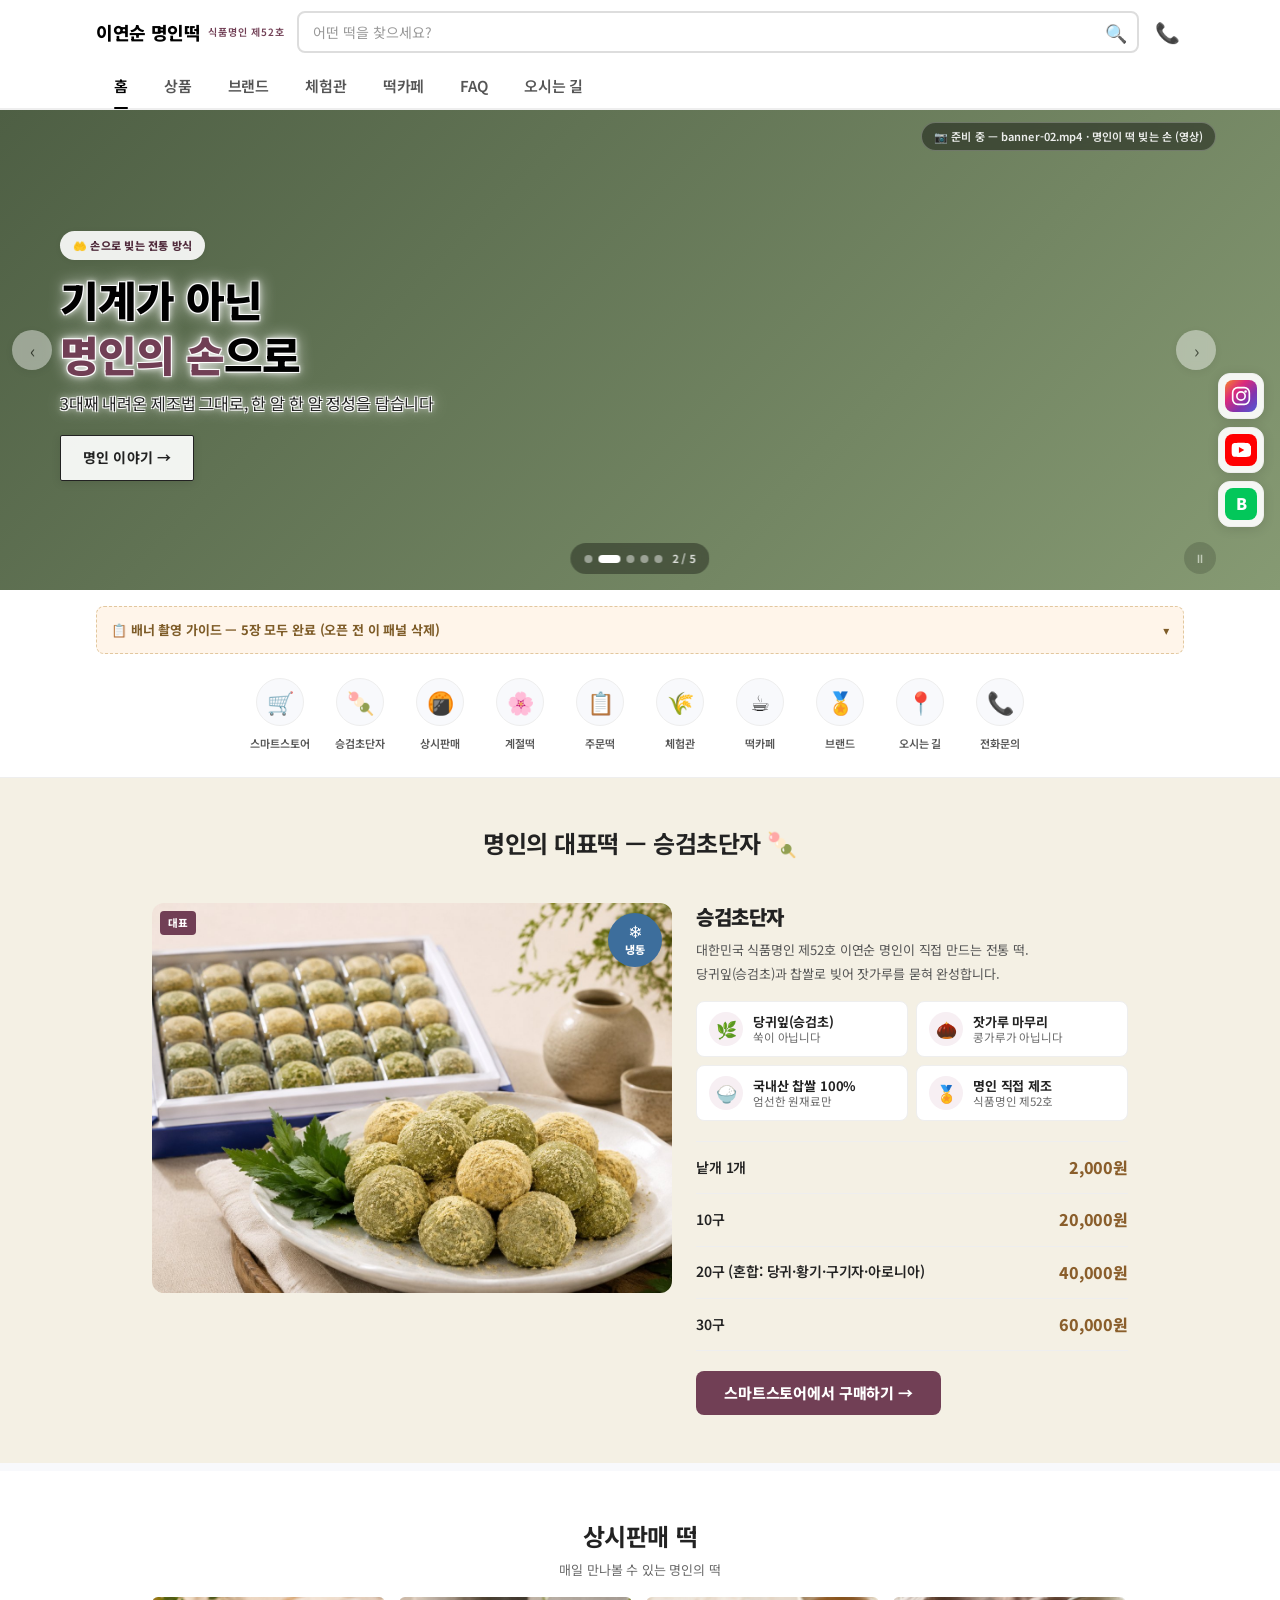
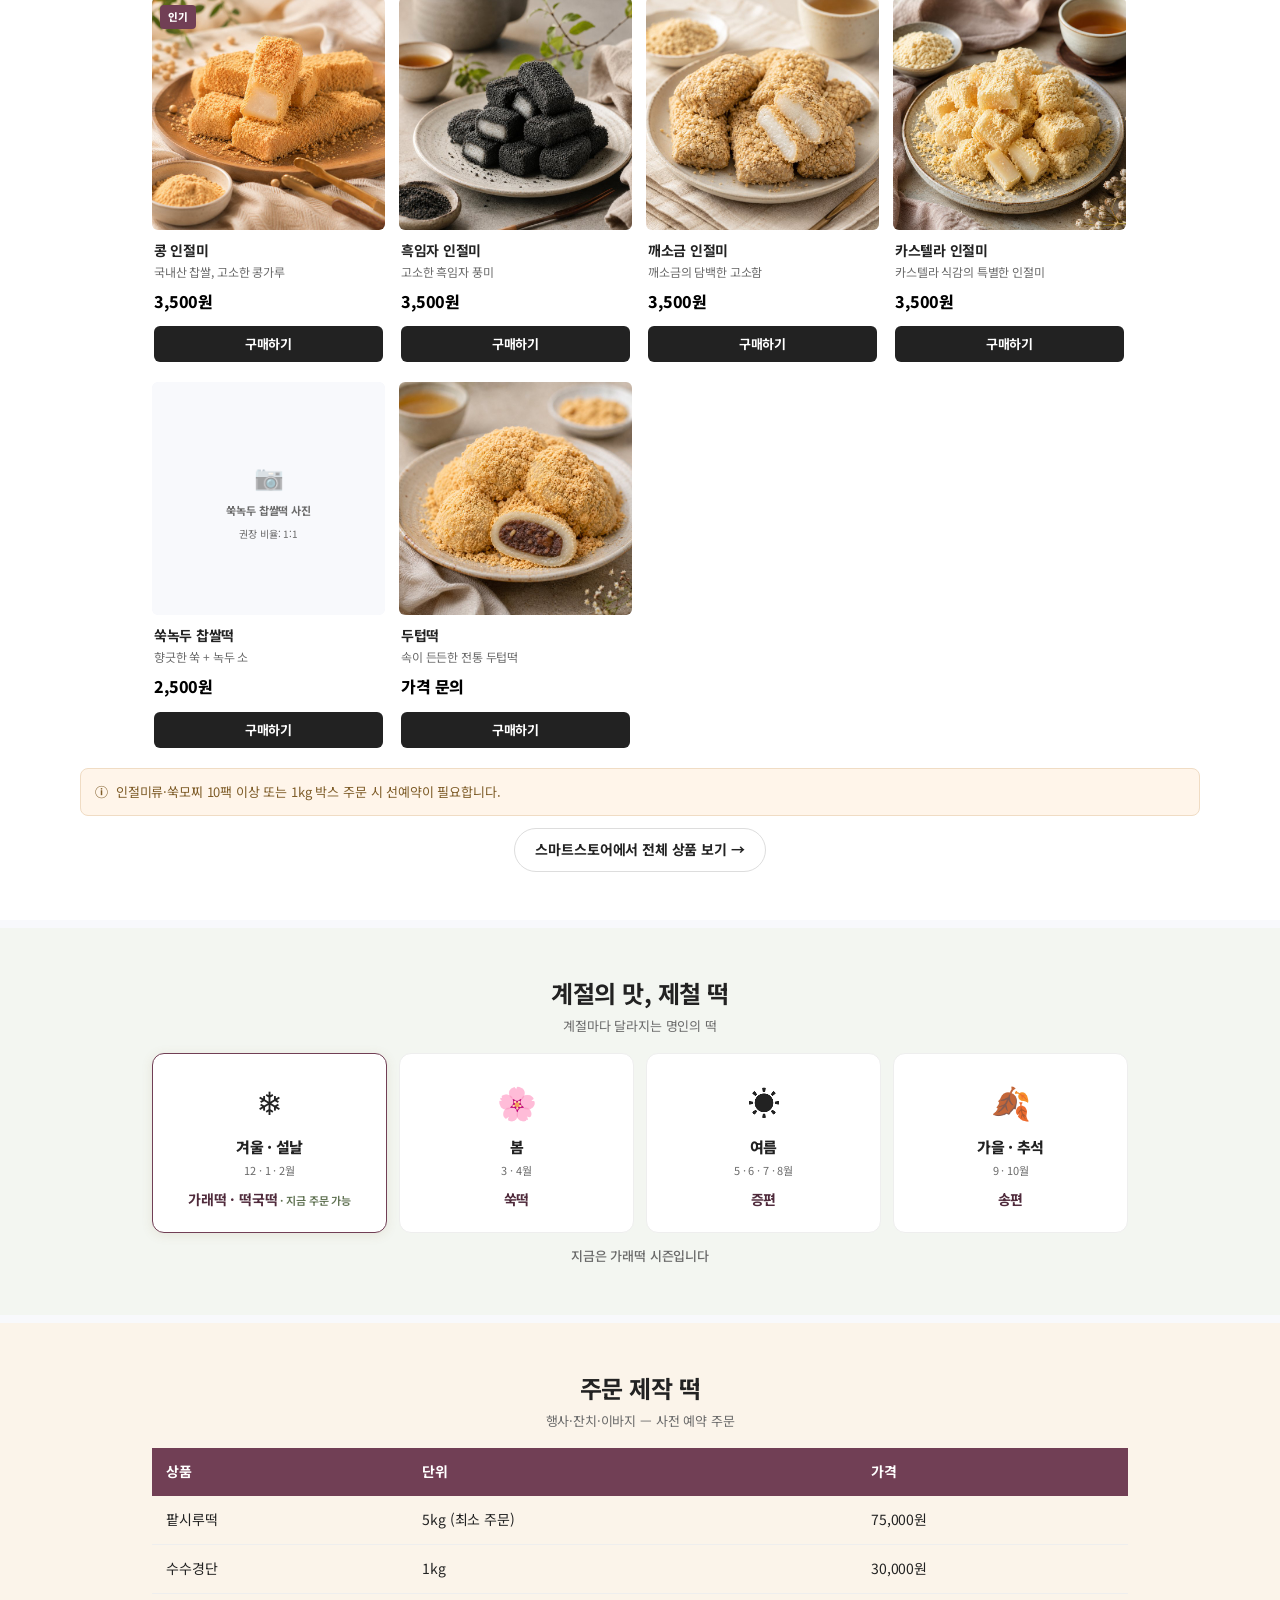
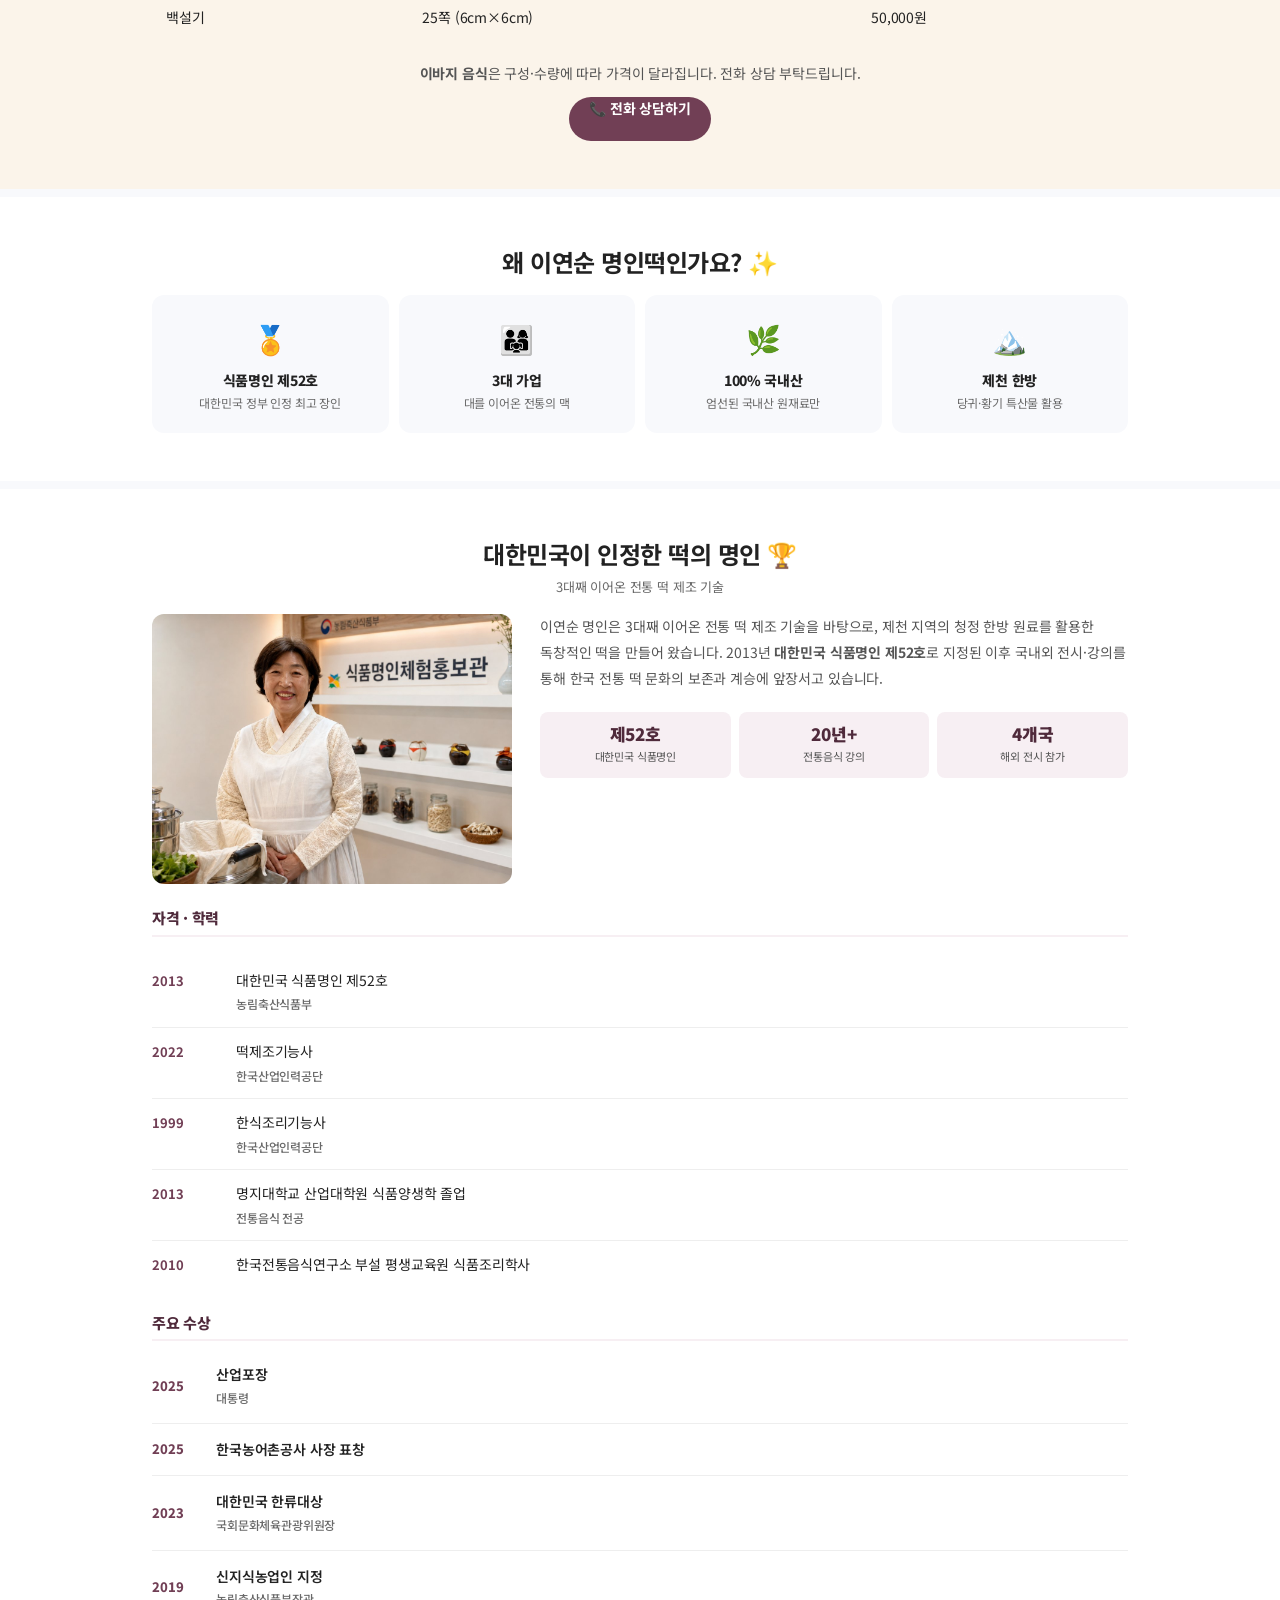
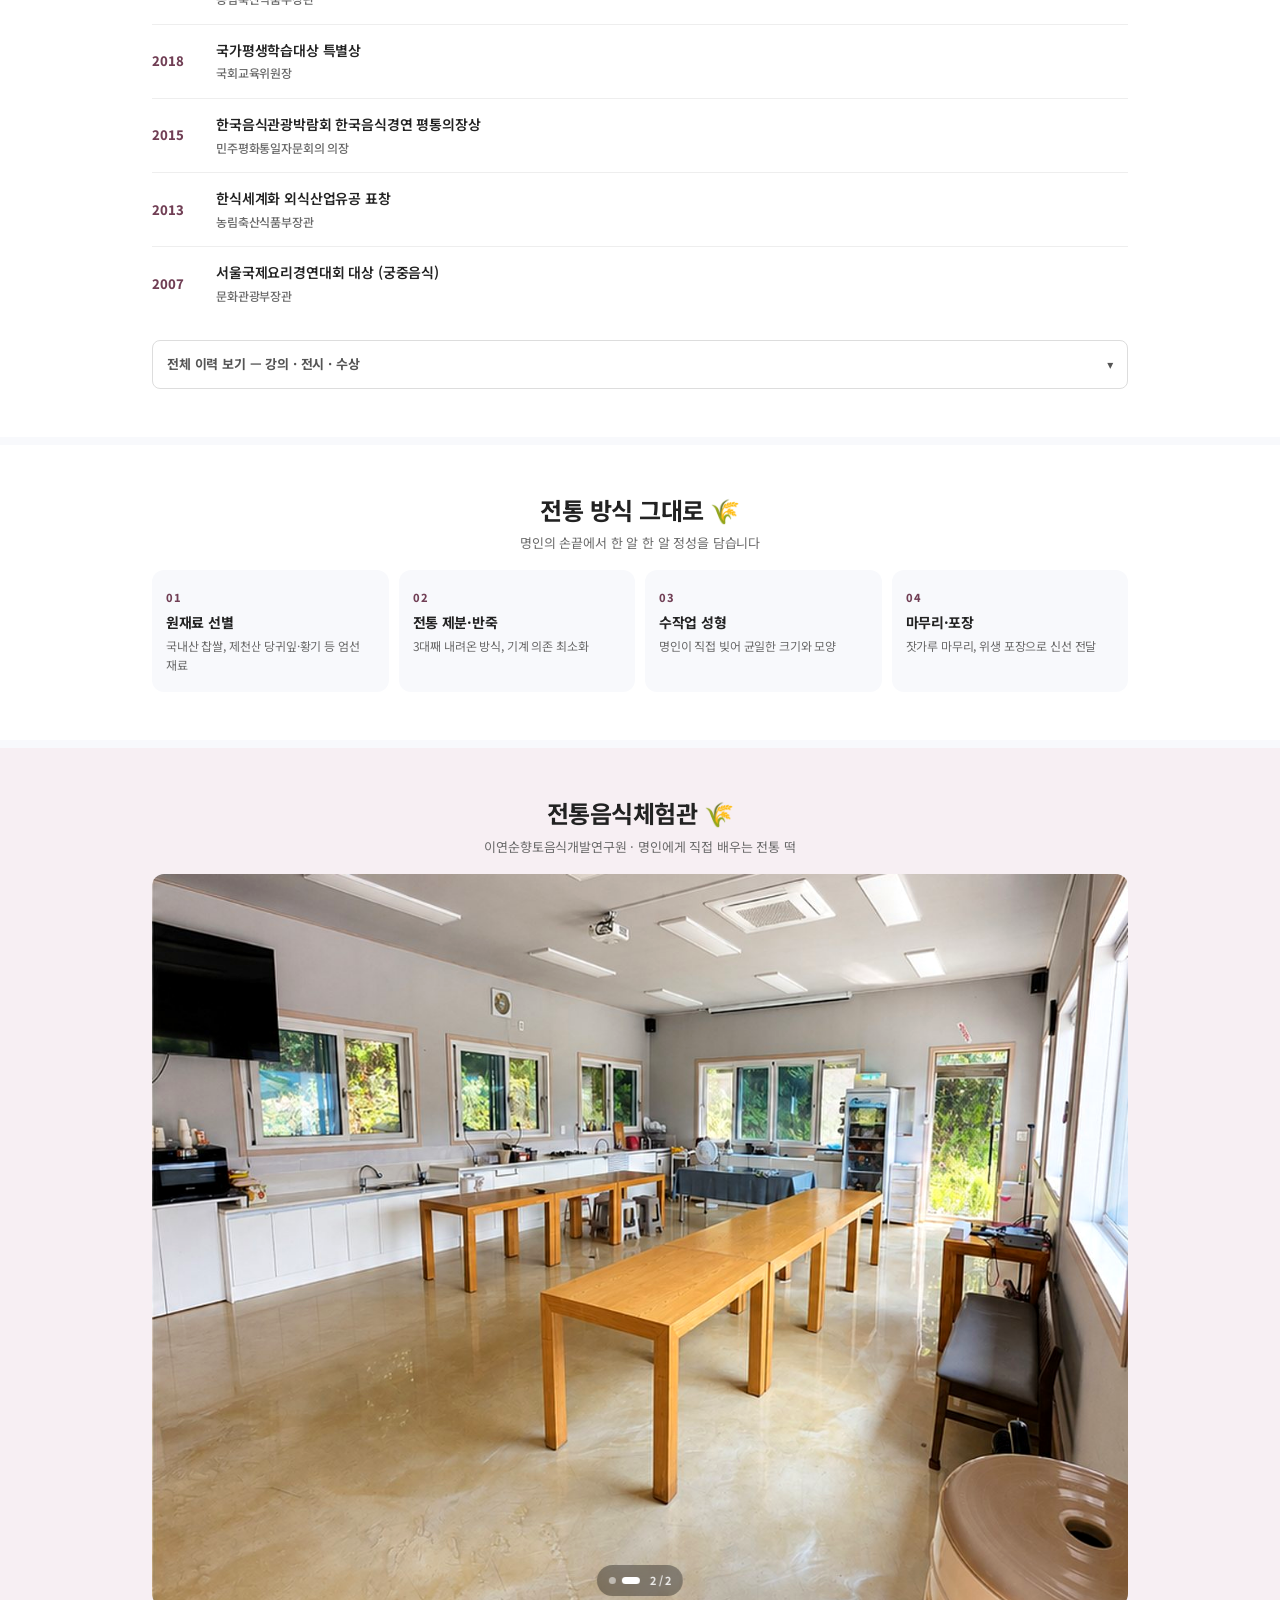
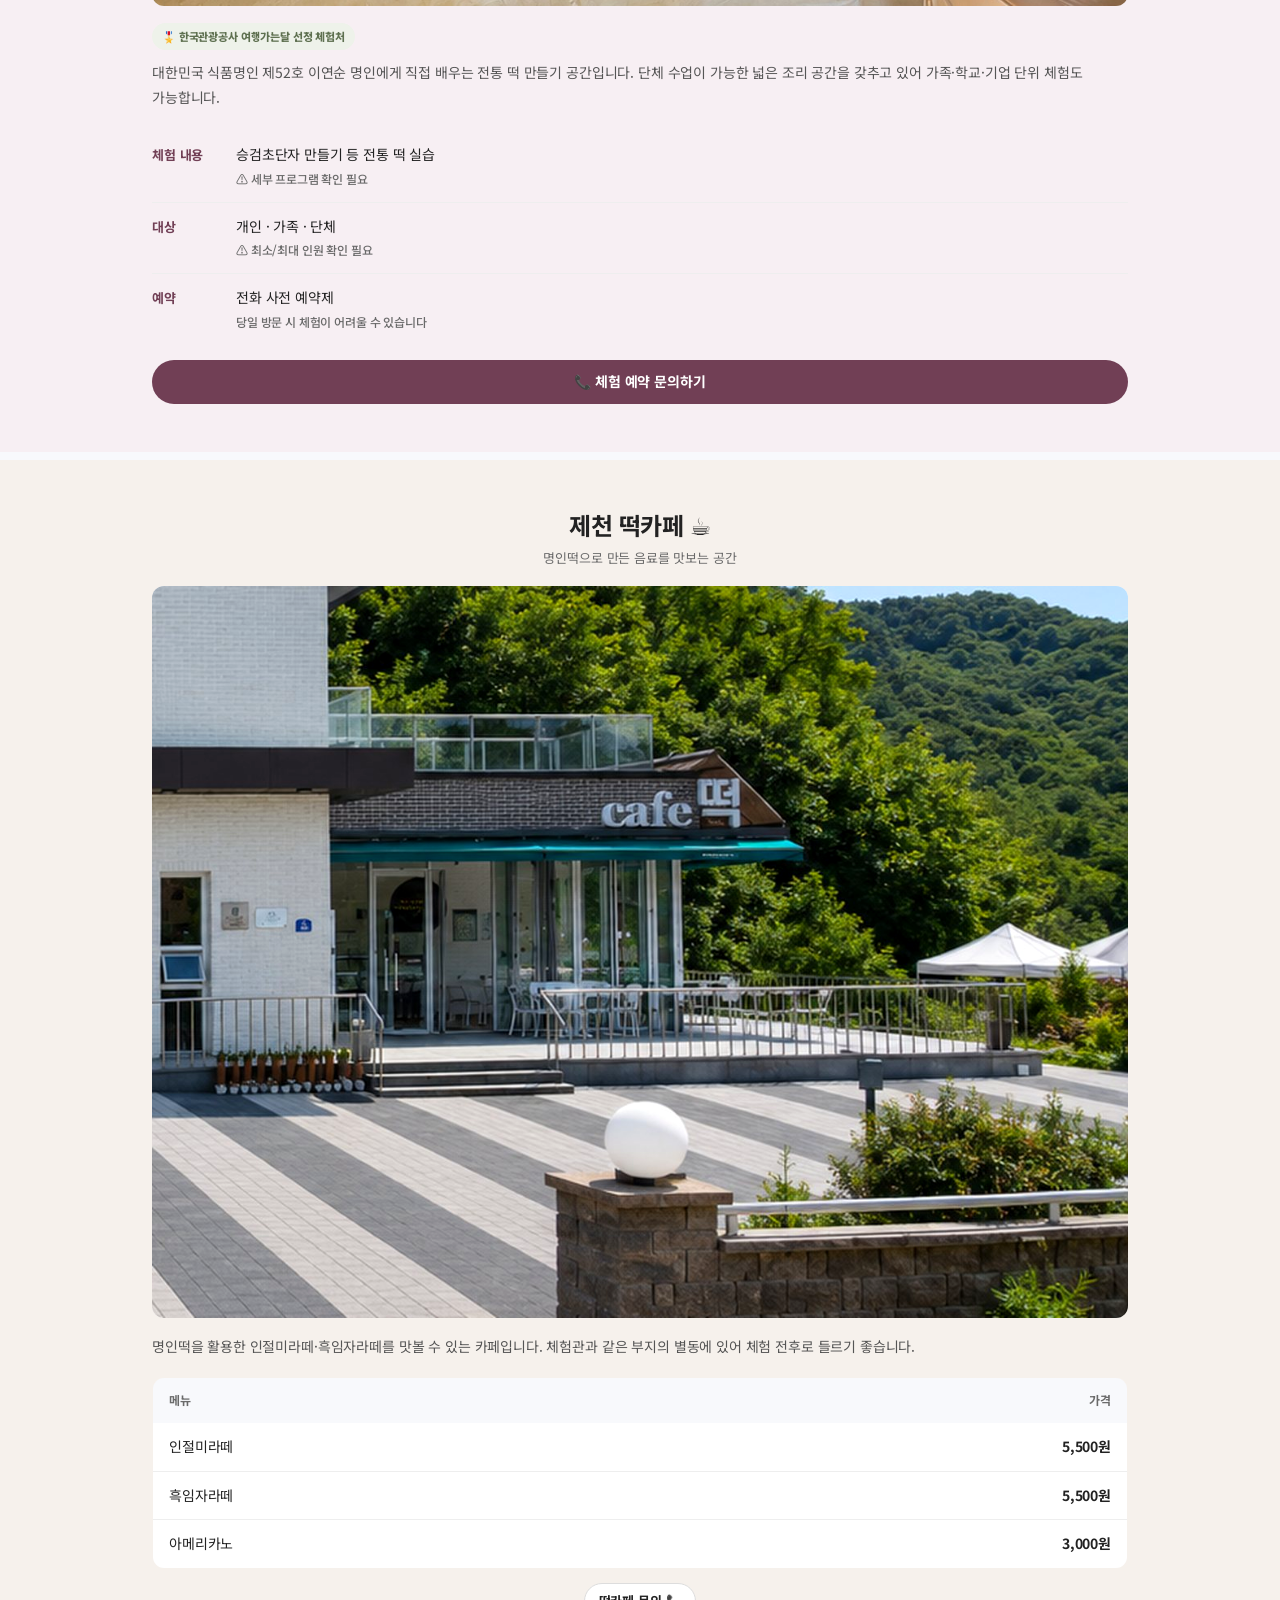
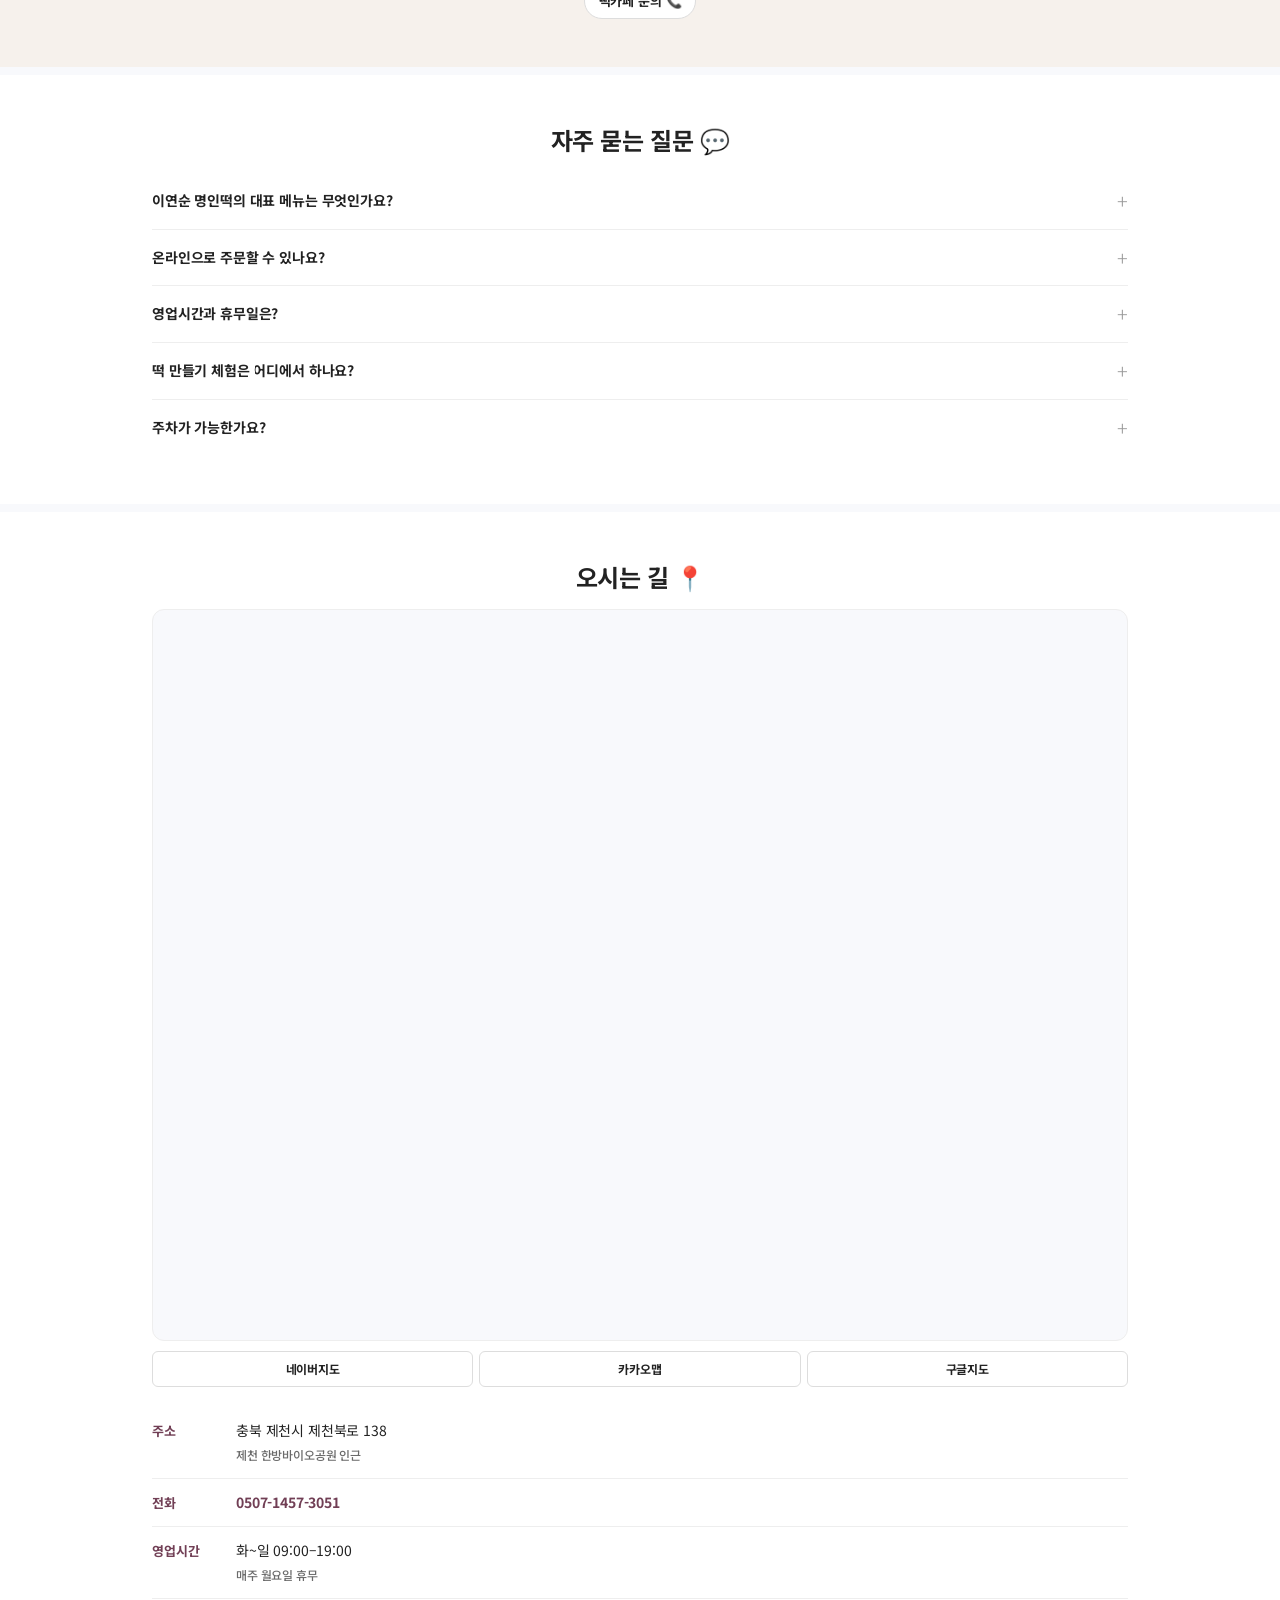
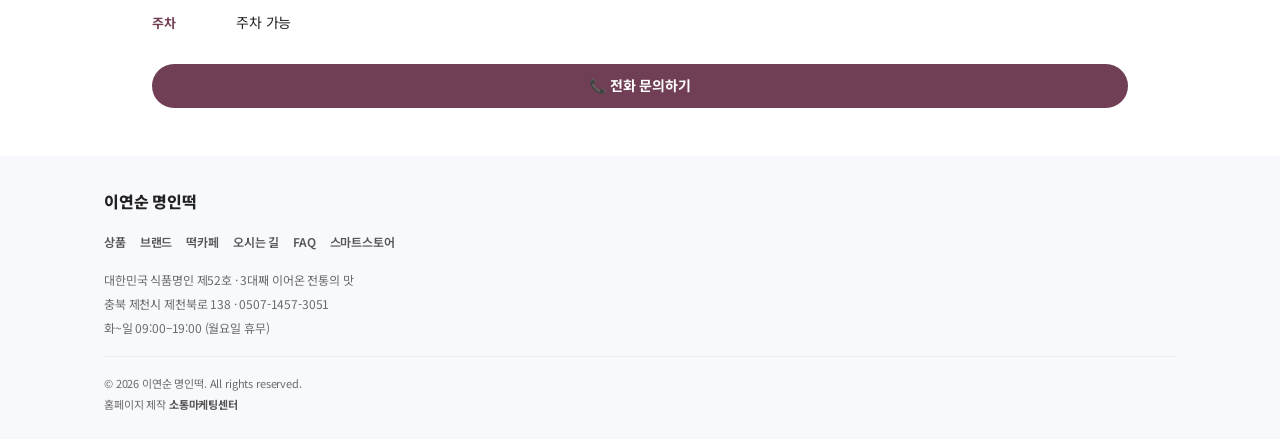
==== commit b9a3a9ab: "이연순 명인 프로필 사진 반영 - master-01.jpg (1200x900, 4:3, 124KB)   농림축산식품부 식품명인체험홍보관 배경 — 명인 인증을 시각적으로 뒷받침 - " ====
--- a/docs/index.html
+++ b/docs/index.html
@@ -746,8 +746,9 @@
       <div class="story-block reveal">
         <div class="story-top">
           <div class="story-media ph-host">
-            <img src="#" alt="이연순 명인 프로필"
-                 data-ph="이연순 명인 프로필 사진" data-ratio="4:3">
+            <img src="assets/images/master-01.jpg"
+                 alt="이연순 명인 — 농림축산식품부 식품명인체험홍보관에서"
+                 loading="lazy" data-ph="이연순 명인 프로필 사진" data-ratio="4:3">
           </div>
           <div class="story-intro">
             <p class="story-text">
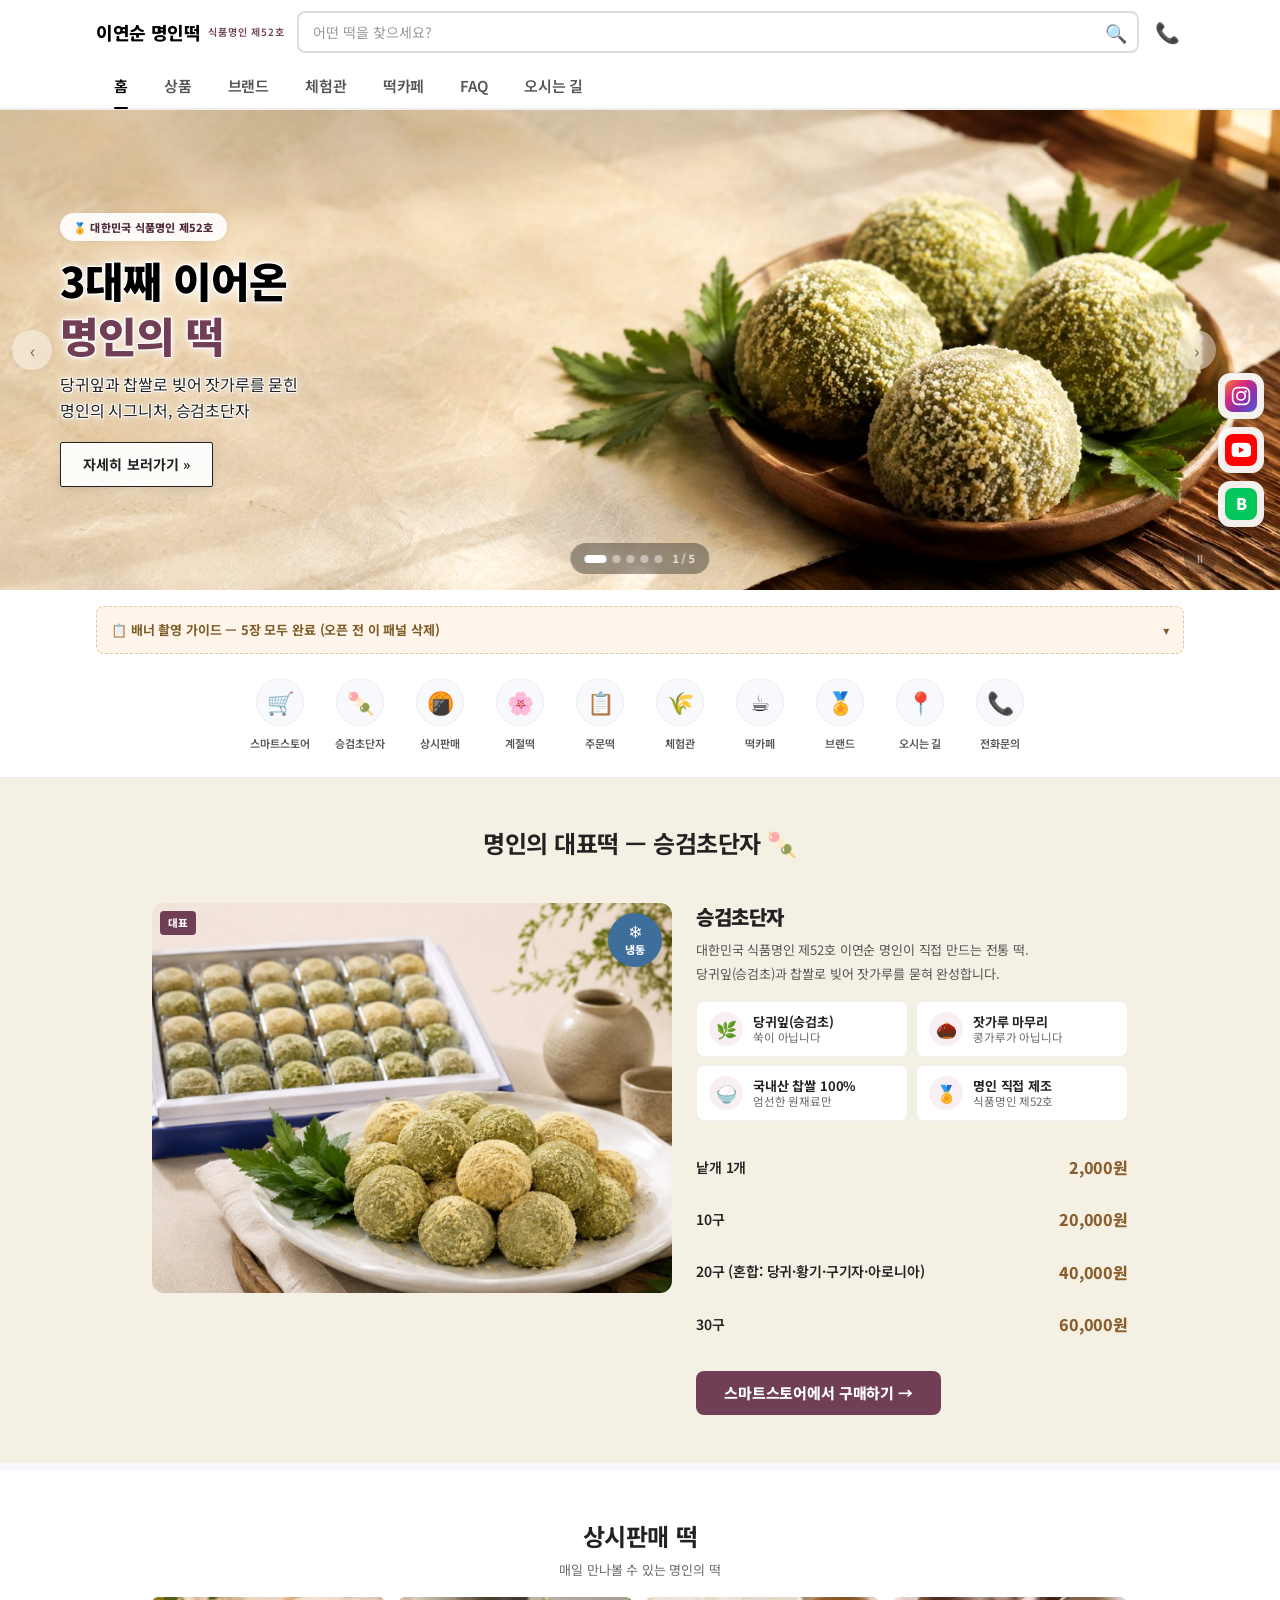
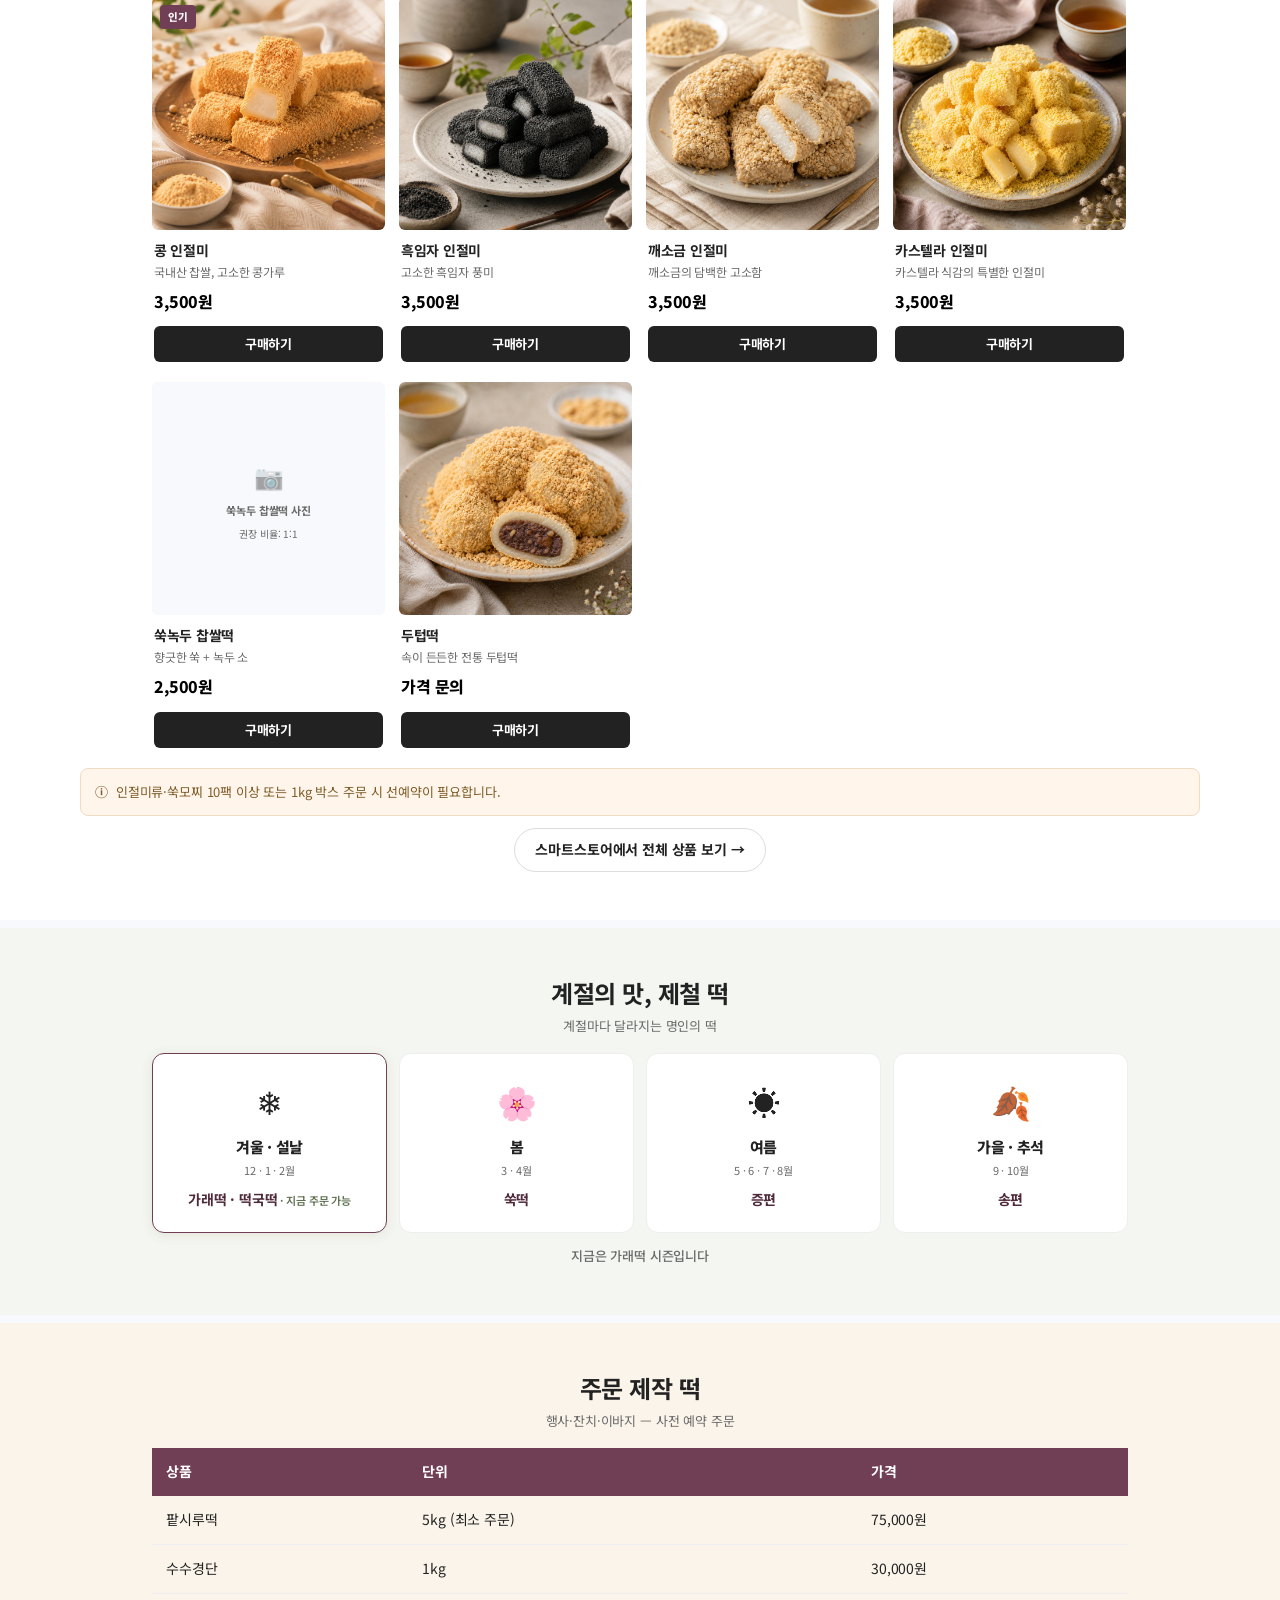
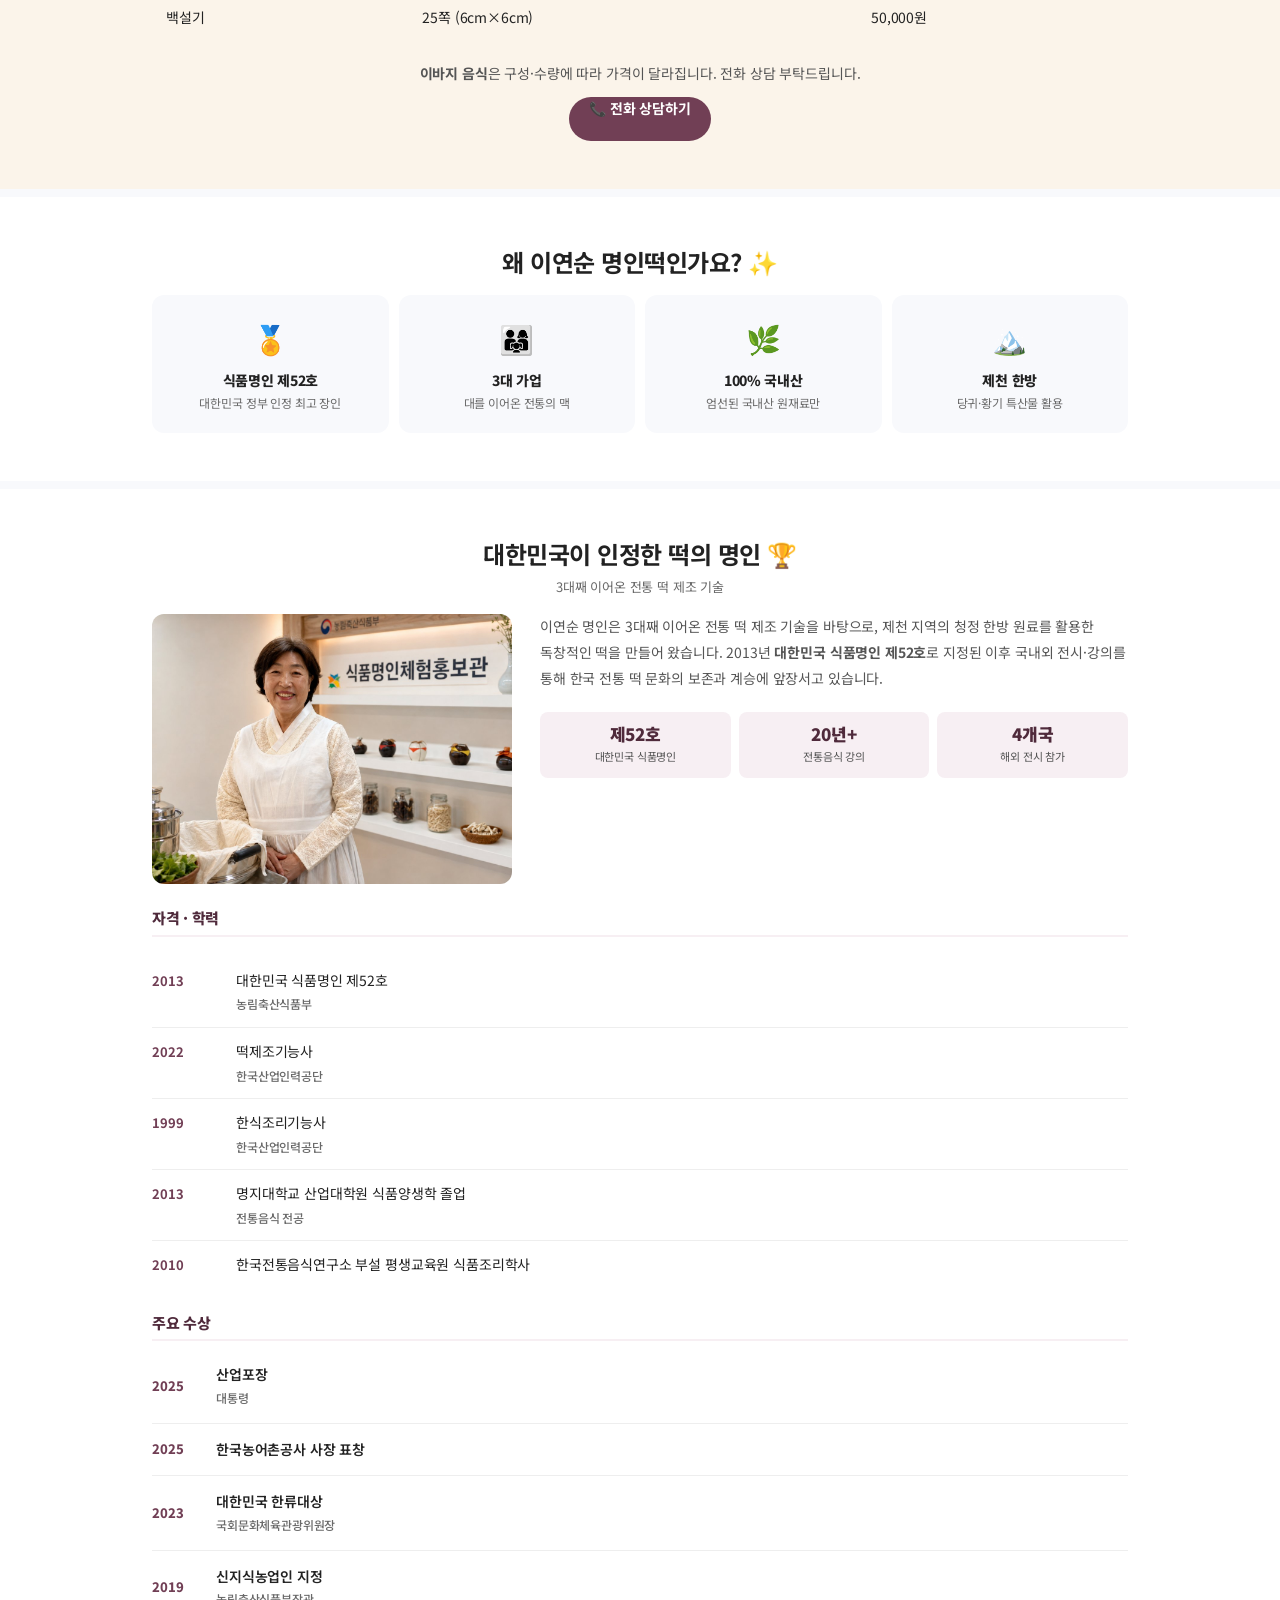
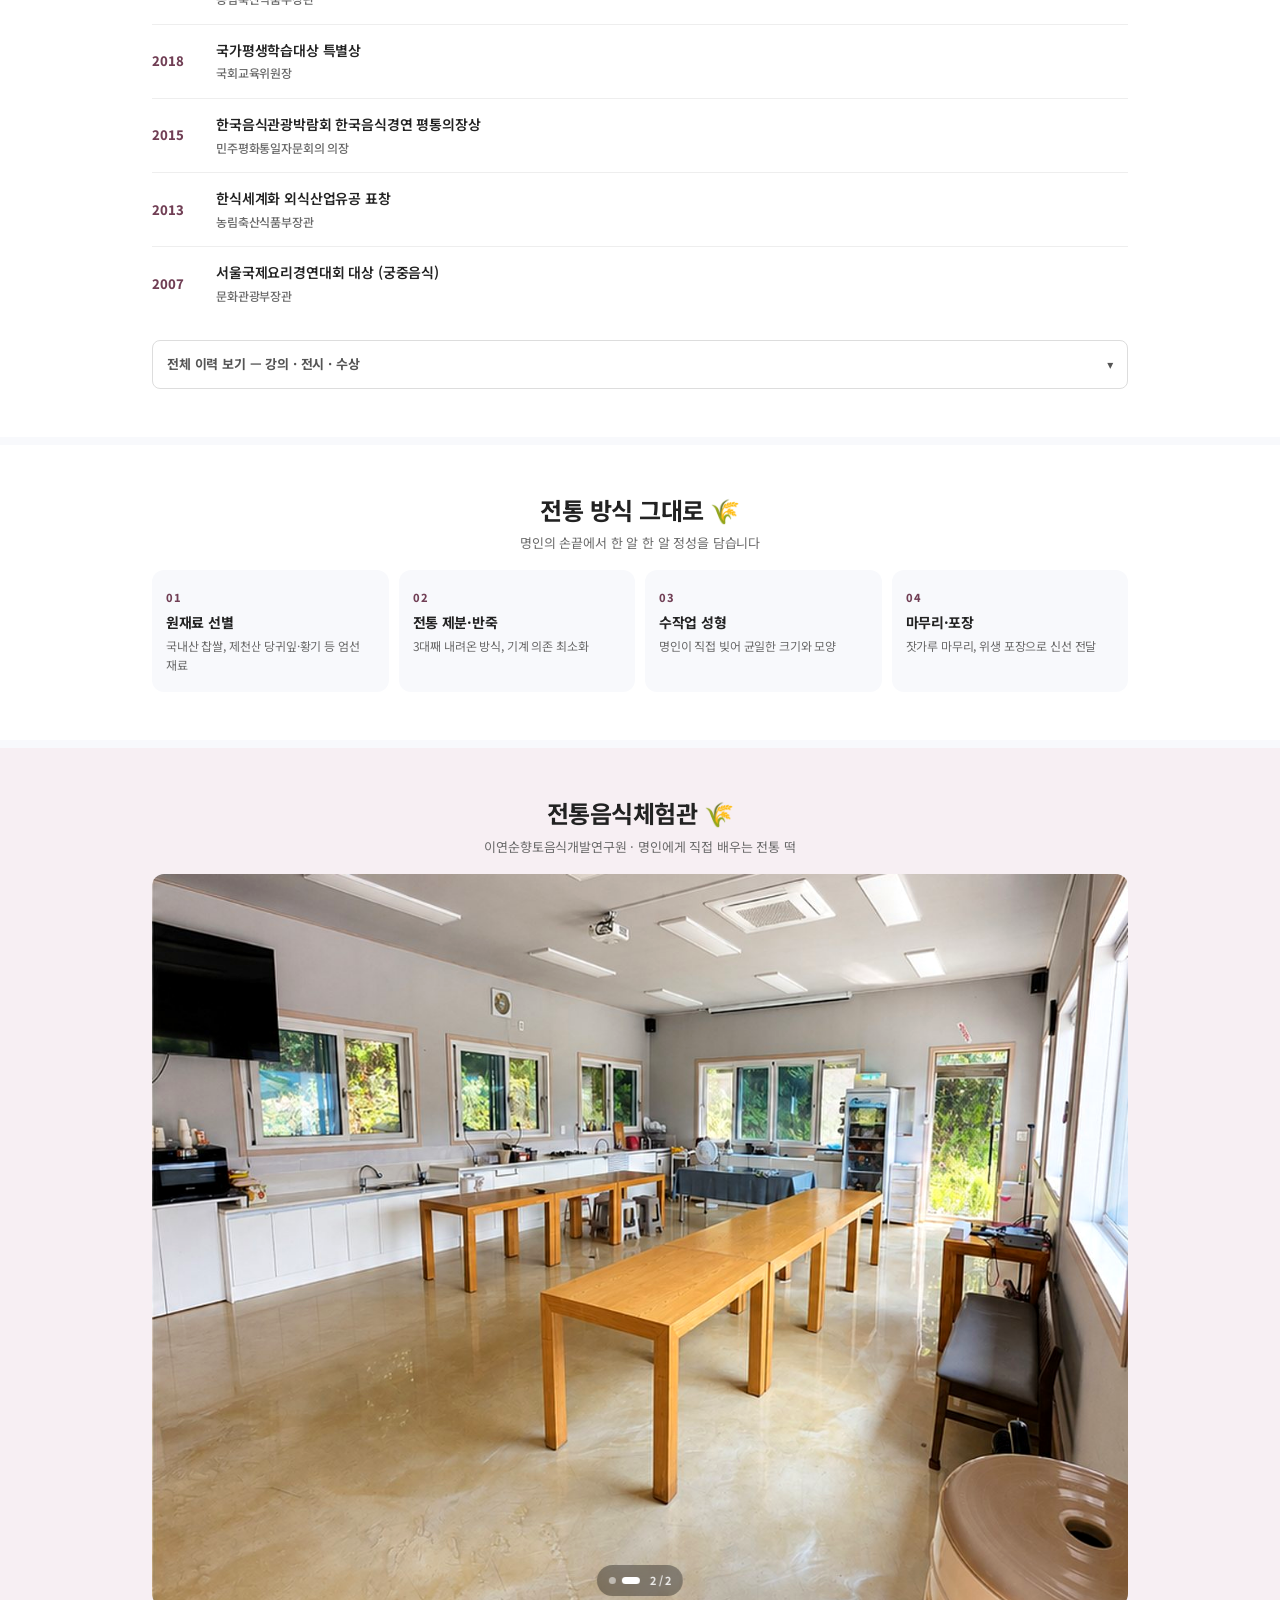
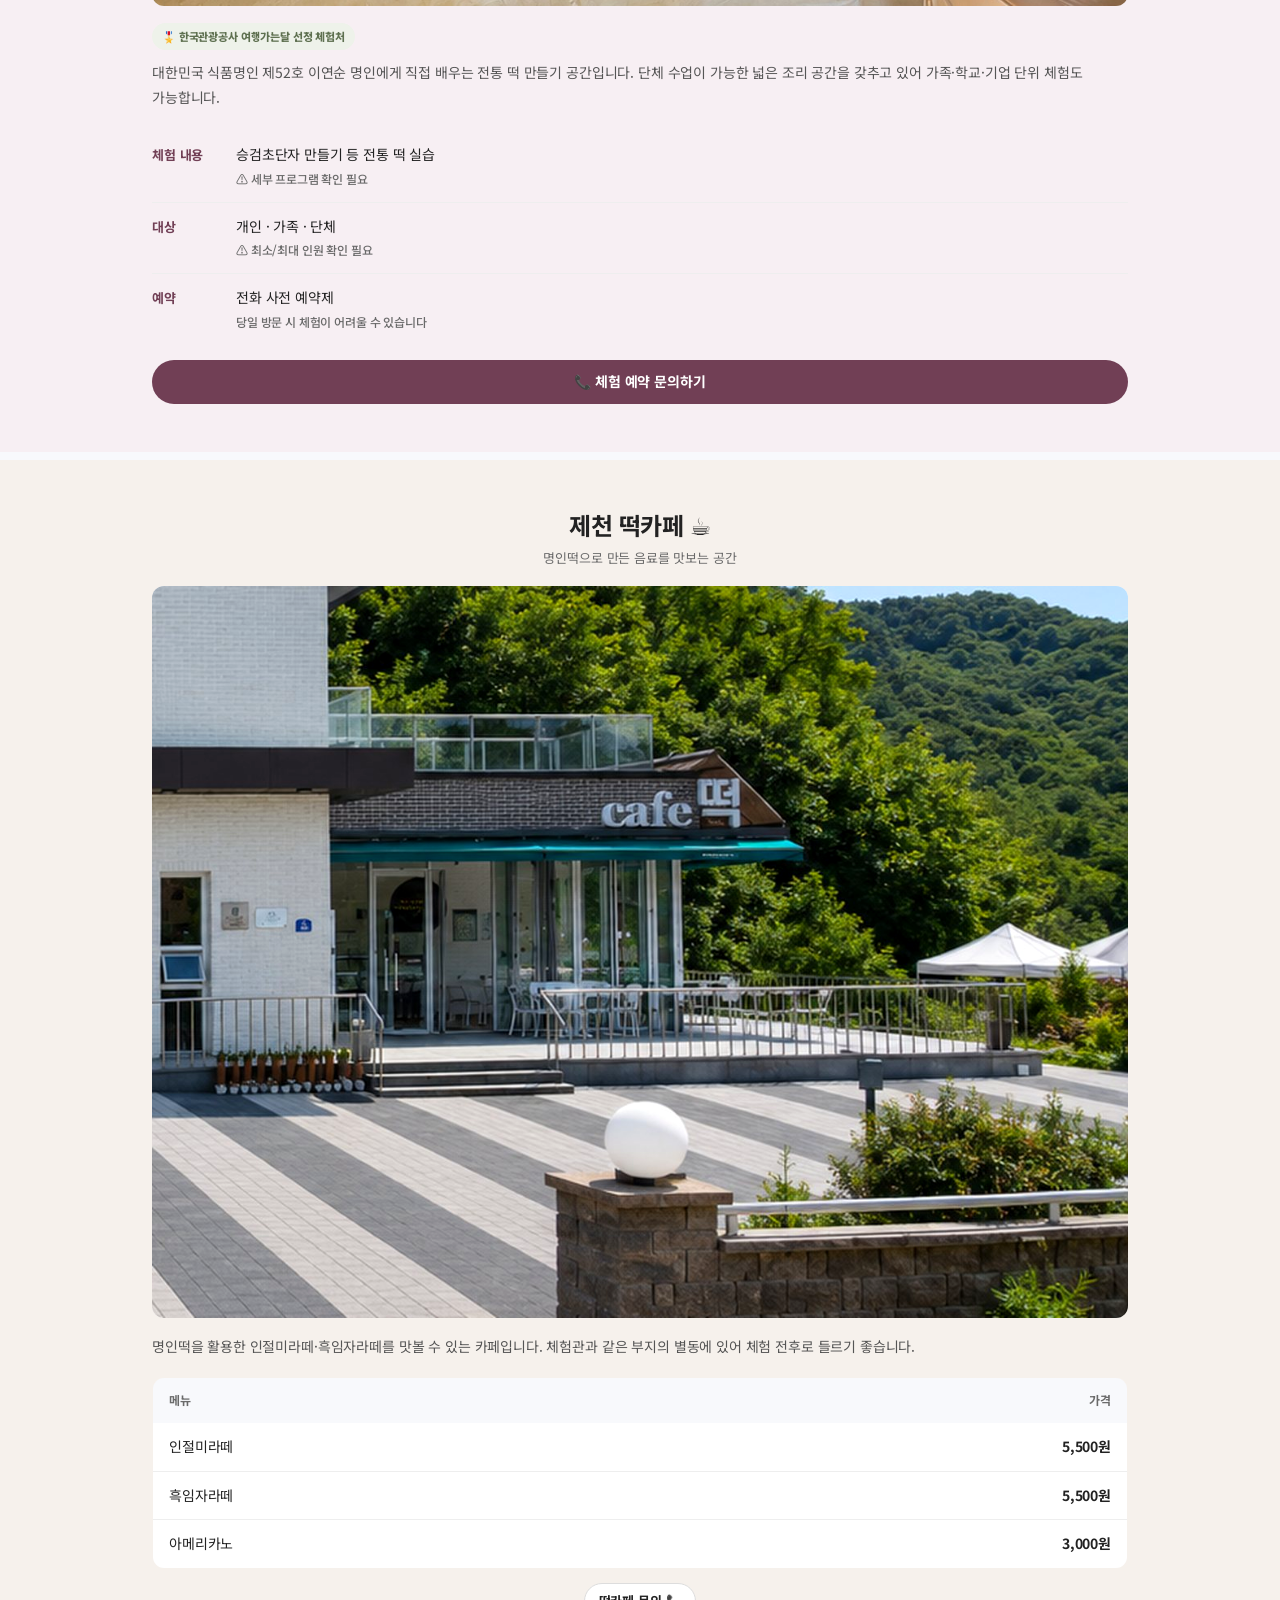
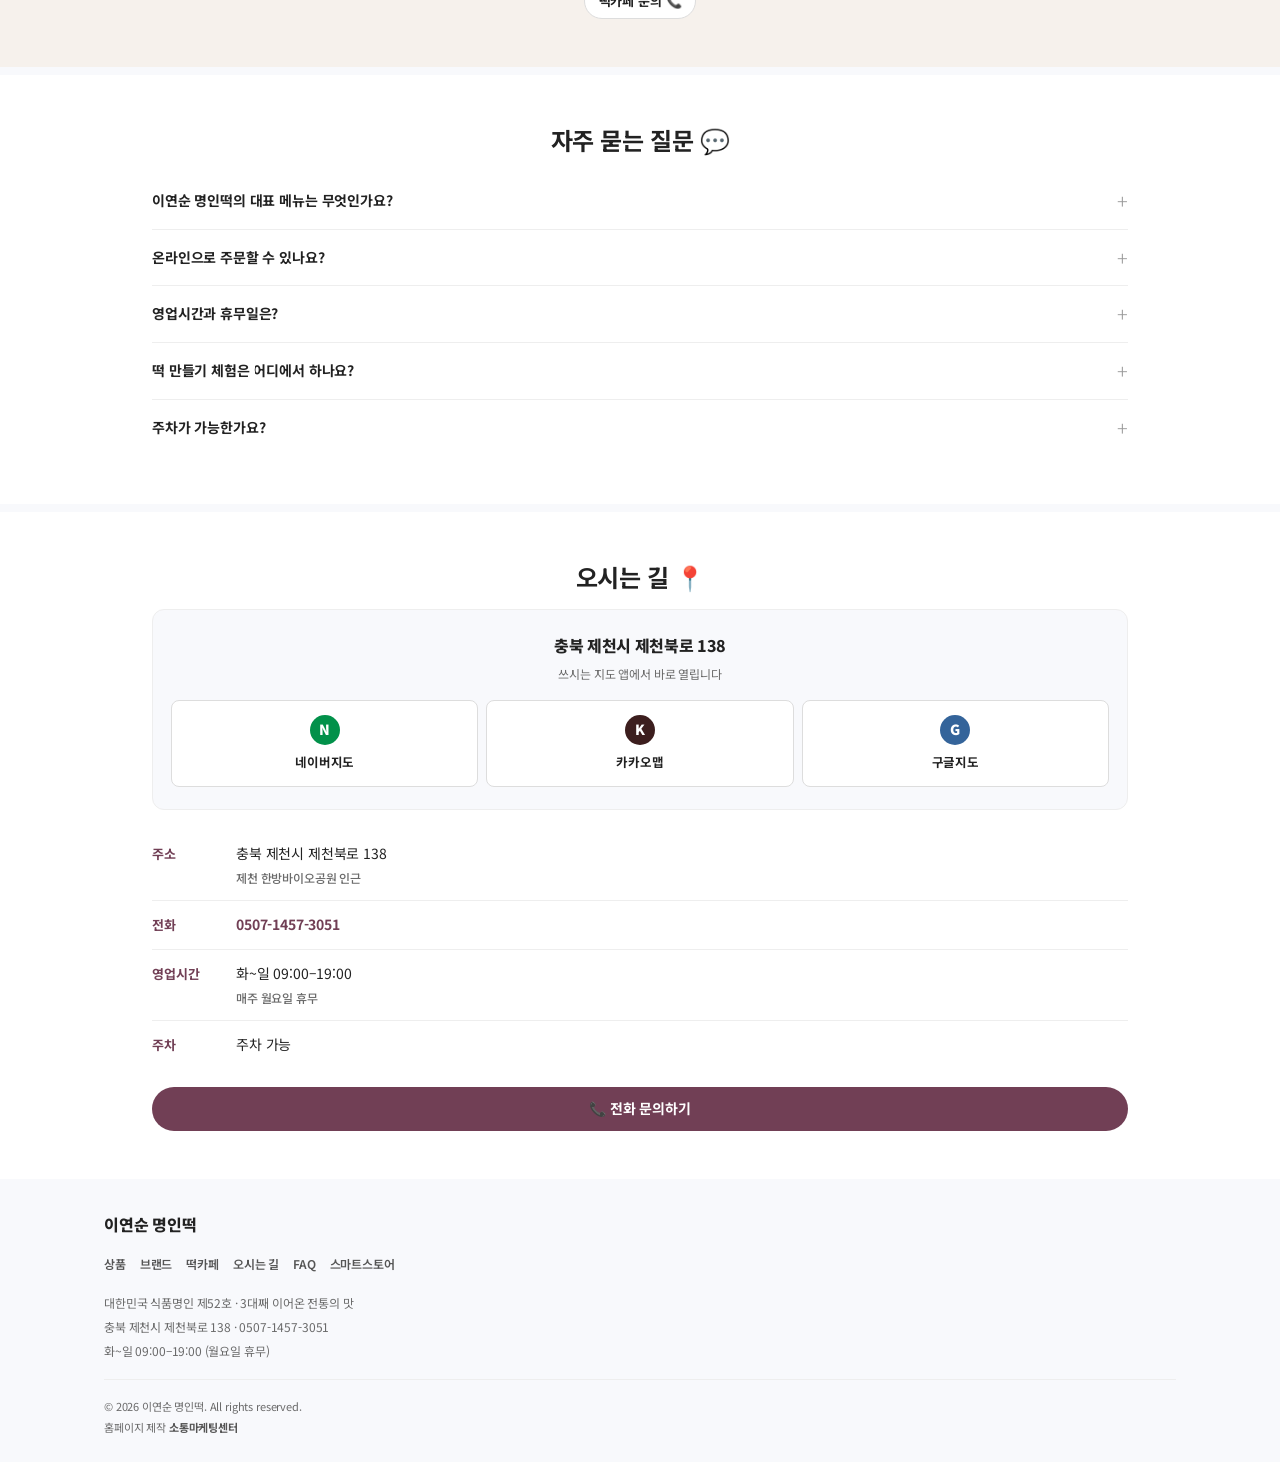
==== commit 3958919f: "지도 연결 수정 — 카카오맵 404 해결 + 차단된 iframe 대체 발견한 문제 - 카카오맵 링크가 404: place.map.kakao.com 은 숫자 장소ID 를 요구하는데 " ====
--- a/docs/index.html
+++ b/docs/index.html
@@ -1020,16 +1020,25 @@
         <h2 class="section-title reveal" id="visit-title">오시는 길 📍</h2>
       </div>
       <div class="visit-block reveal">
-        <div class="map-frame">
-          <iframe
-            src="https://map.naver.com/p/search/이연순%20명인떡?c=15.00,0,0,0,dh"
-            title="이연순 명인떡 네이버 지도"
-            loading="lazy" allowfullscreen></iframe>
-        </div>
-        <div class="map-links">
-          <a href="https://map.naver.com/p/search/이연순명인떡" class="btn btn--ghost btn--sm" target="_blank" rel="noopener">네이버지도</a>
-          <a href="https://place.map.kakao.com/이연순명인떡" class="btn btn--ghost btn--sm" target="_blank" rel="noopener">카카오맵</a>
-          <a href="https://maps.google.com/?q=충북+제천시+제천북로+138" class="btn btn--ghost btn--sm" target="_blank" rel="noopener">구글지도</a>
+        <!-- 지도 서비스는 iframe 삽입을 차단(x-frame-options)하므로
+             각 지도 앱으로 바로 여는 방식으로 제공 -->
+        <div class="map-open">
+          <p class="map-open__addr">충북 제천시 제천북로 138</p>
+          <p class="map-open__hint">쓰시는 지도 앱에서 바로 열립니다</p>
+          <div class="map-open__btns">
+            <a href="https://map.naver.com/p/search/%EC%9D%B4%EC%97%B0%EC%88%9C%EB%AA%85%EC%9D%B8%EB%96%A1"
+               class="map-open__btn map-open__btn--naver" target="_blank" rel="noopener">
+              <span class="map-open__ico">N</span><span>네이버지도</span>
+            </a>
+            <a href="https://map.kakao.com/?q=%EC%9D%B4%EC%97%B0%EC%88%9C%EB%AA%85%EC%9D%B8%EB%96%A1"
+               class="map-open__btn map-open__btn--kakao" target="_blank" rel="noopener">
+              <span class="map-open__ico">K</span><span>카카오맵</span>
+            </a>
+            <a href="https://www.google.com/maps/search/?api=1&amp;query=%EC%9D%B4%EC%97%B0%EC%88%9C%EB%AA%85%EC%9D%B8%EB%96%A1"
+               class="map-open__btn map-open__btn--google" target="_blank" rel="noopener">
+              <span class="map-open__ico">G</span><span>구글지도</span>
+            </a>
+          </div>
         </div>
 
         <div class="detail-list">
--- a/docs/assets/css/style.css
+++ b/docs/assets/css/style.css
@@ -918,6 +918,37 @@
 .map-links { display: grid; grid-template-columns: repeat(3, 1fr); gap: 6px; margin-top: 10px; }
 .map-links .btn { font-size: 12px; height: 36px; }
 
+/* 지도 앱 열기 — 지도 서비스가 iframe 삽입을 막아 링크 방식으로 제공 */
+.map-open {
+  background: var(--bg-section); border: 1px solid var(--line);
+  border-radius: var(--radius); padding: 22px 18px; text-align: center;
+}
+.map-open__addr { font-size: 16px; font-weight: 800; color: var(--ink); letter-spacing: -.02em; }
+.map-open__hint { font-size: 12px; color: var(--muted); margin-top: 4px; }
+.map-open__btns {
+  display: grid; grid-template-columns: repeat(3, 1fr);
+  gap: 8px; margin-top: 16px;
+}
+.map-open__btn {
+  display: flex; flex-direction: column; align-items: center; justify-content: center; gap: 6px;
+  background: #fff; border: 1px solid var(--line-dark); border-radius: var(--radius-sm);
+  padding: 14px 6px; font-size: 12.5px; font-weight: 700; color: var(--ink);
+  transition: border-color .15s, transform .15s, box-shadow .15s;
+}
+.map-open__btn:hover {
+  border-color: var(--accent); transform: translateY(-2px);
+  box-shadow: 0 4px 12px rgba(0,0,0,.08);
+}
+.map-open__ico {
+  width: 30px; height: 30px; border-radius: 50%;
+  display: grid; place-items: center;
+  font-size: 14px; font-weight: 900; color: #fff;
+}
+/* 네이버 원색(#03C75A)은 흰 글자 대비 2.98 로 미달 → 진하게 조정 */
+.map-open__btn--naver  .map-open__ico { background: #02914A; }
+.map-open__btn--kakao  .map-open__ico { background: #3C1E1E; }
+.map-open__btn--google .map-open__ico { background: #34649A; }
+
 .detail-list { margin-top: 20px; }
 .detail-row {
   display: flex; gap: 14px; padding: 12px 0;
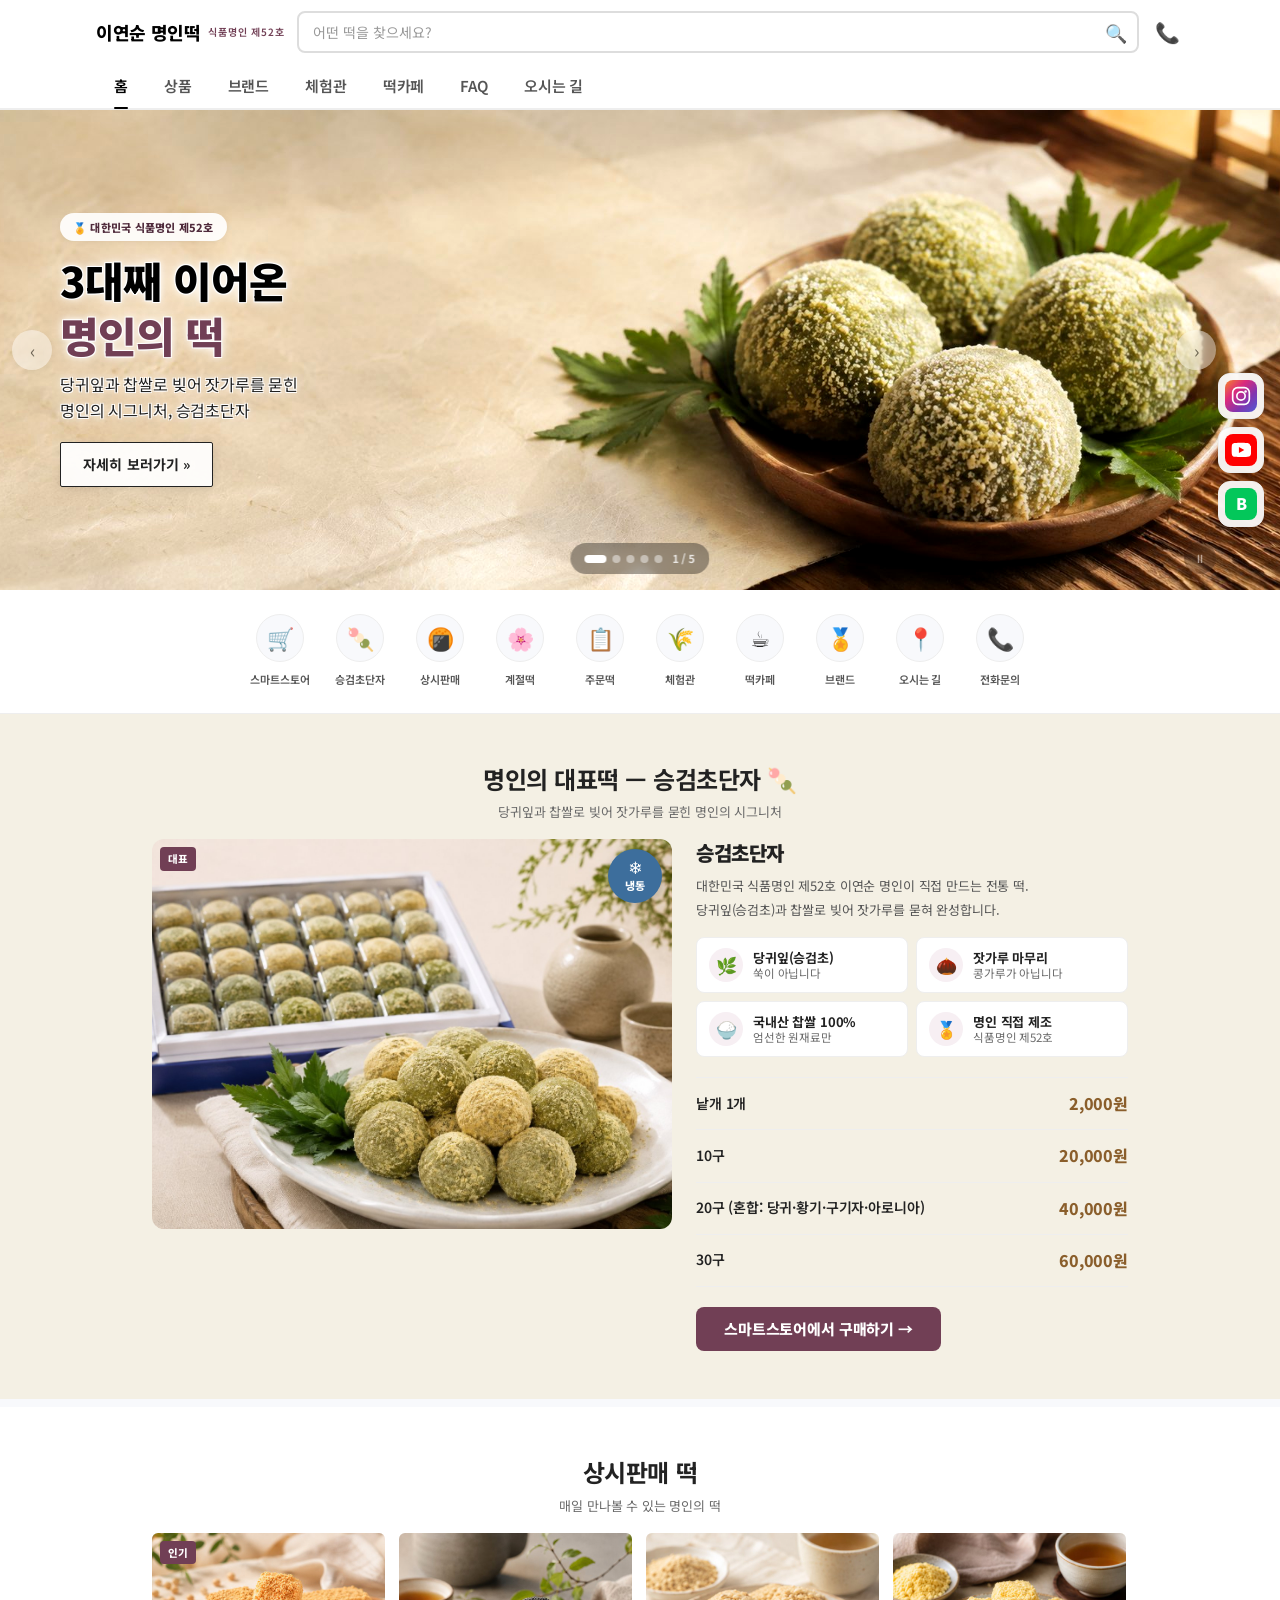
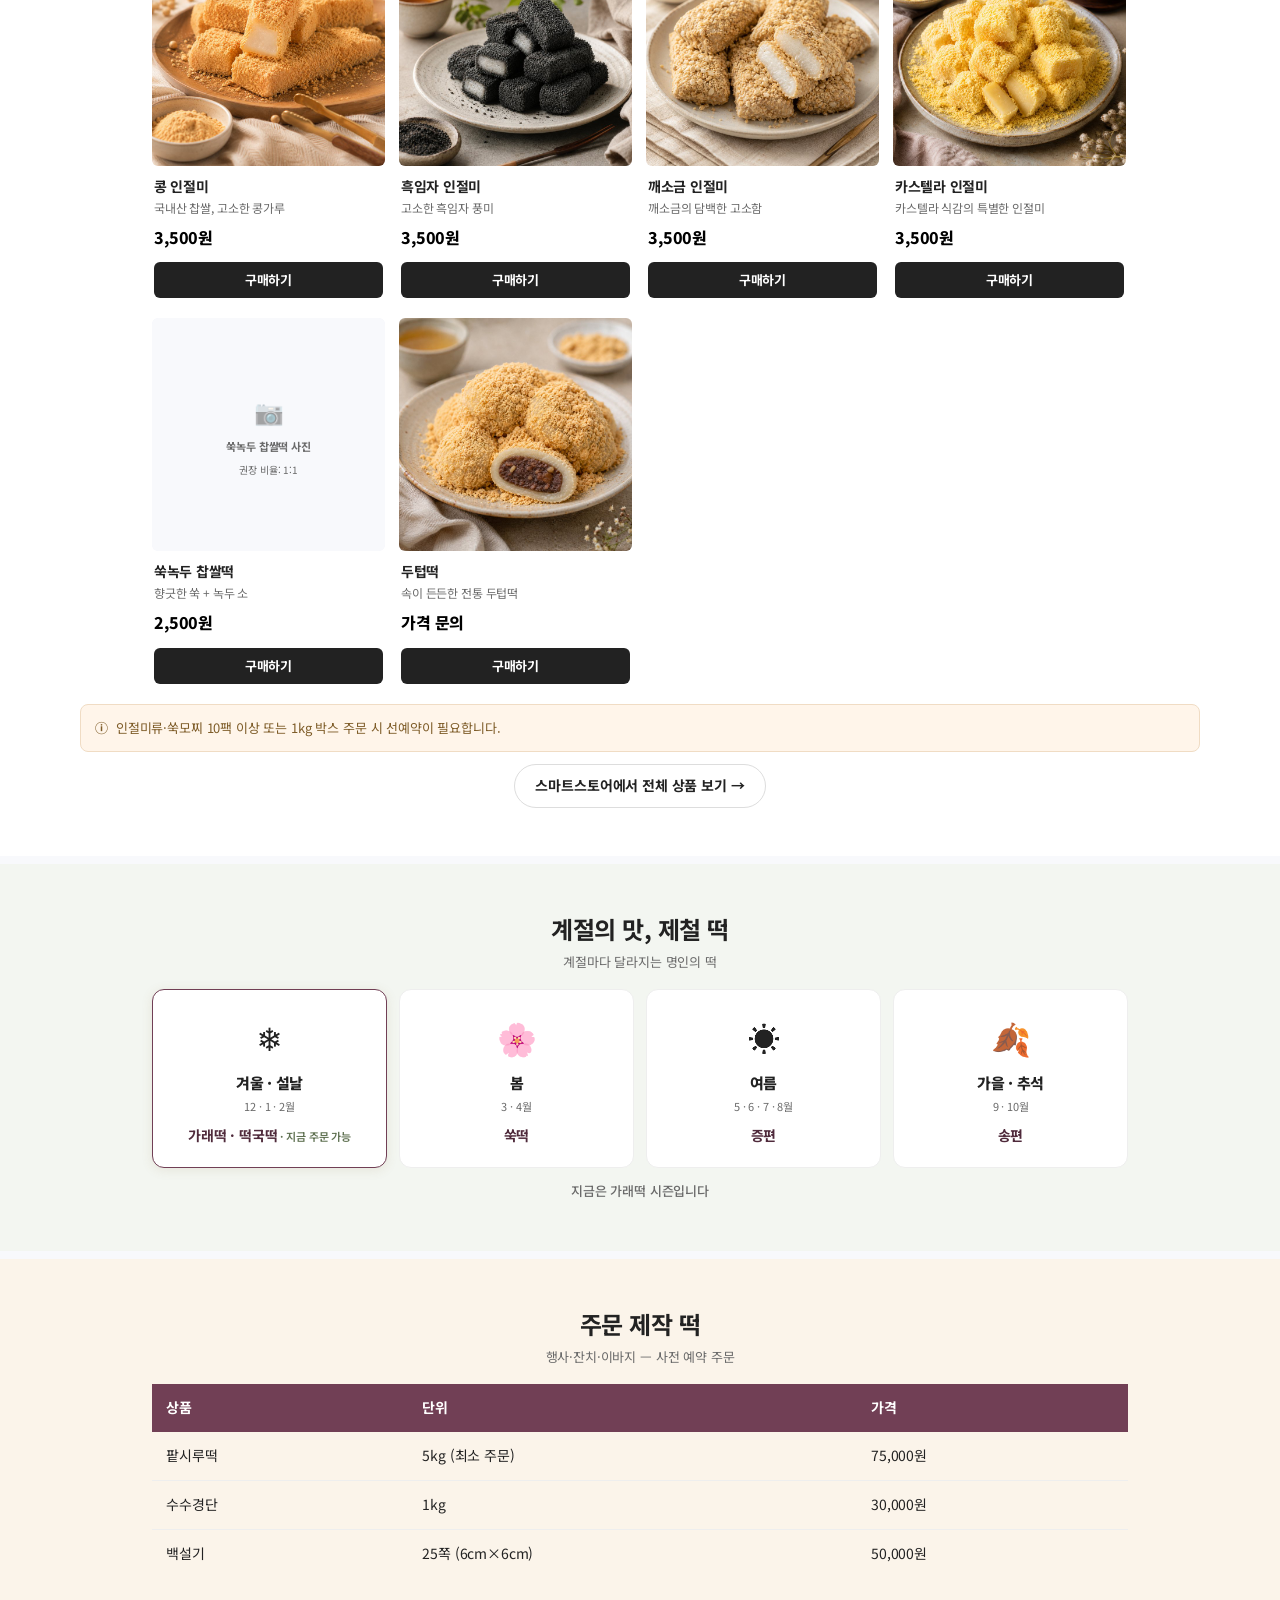
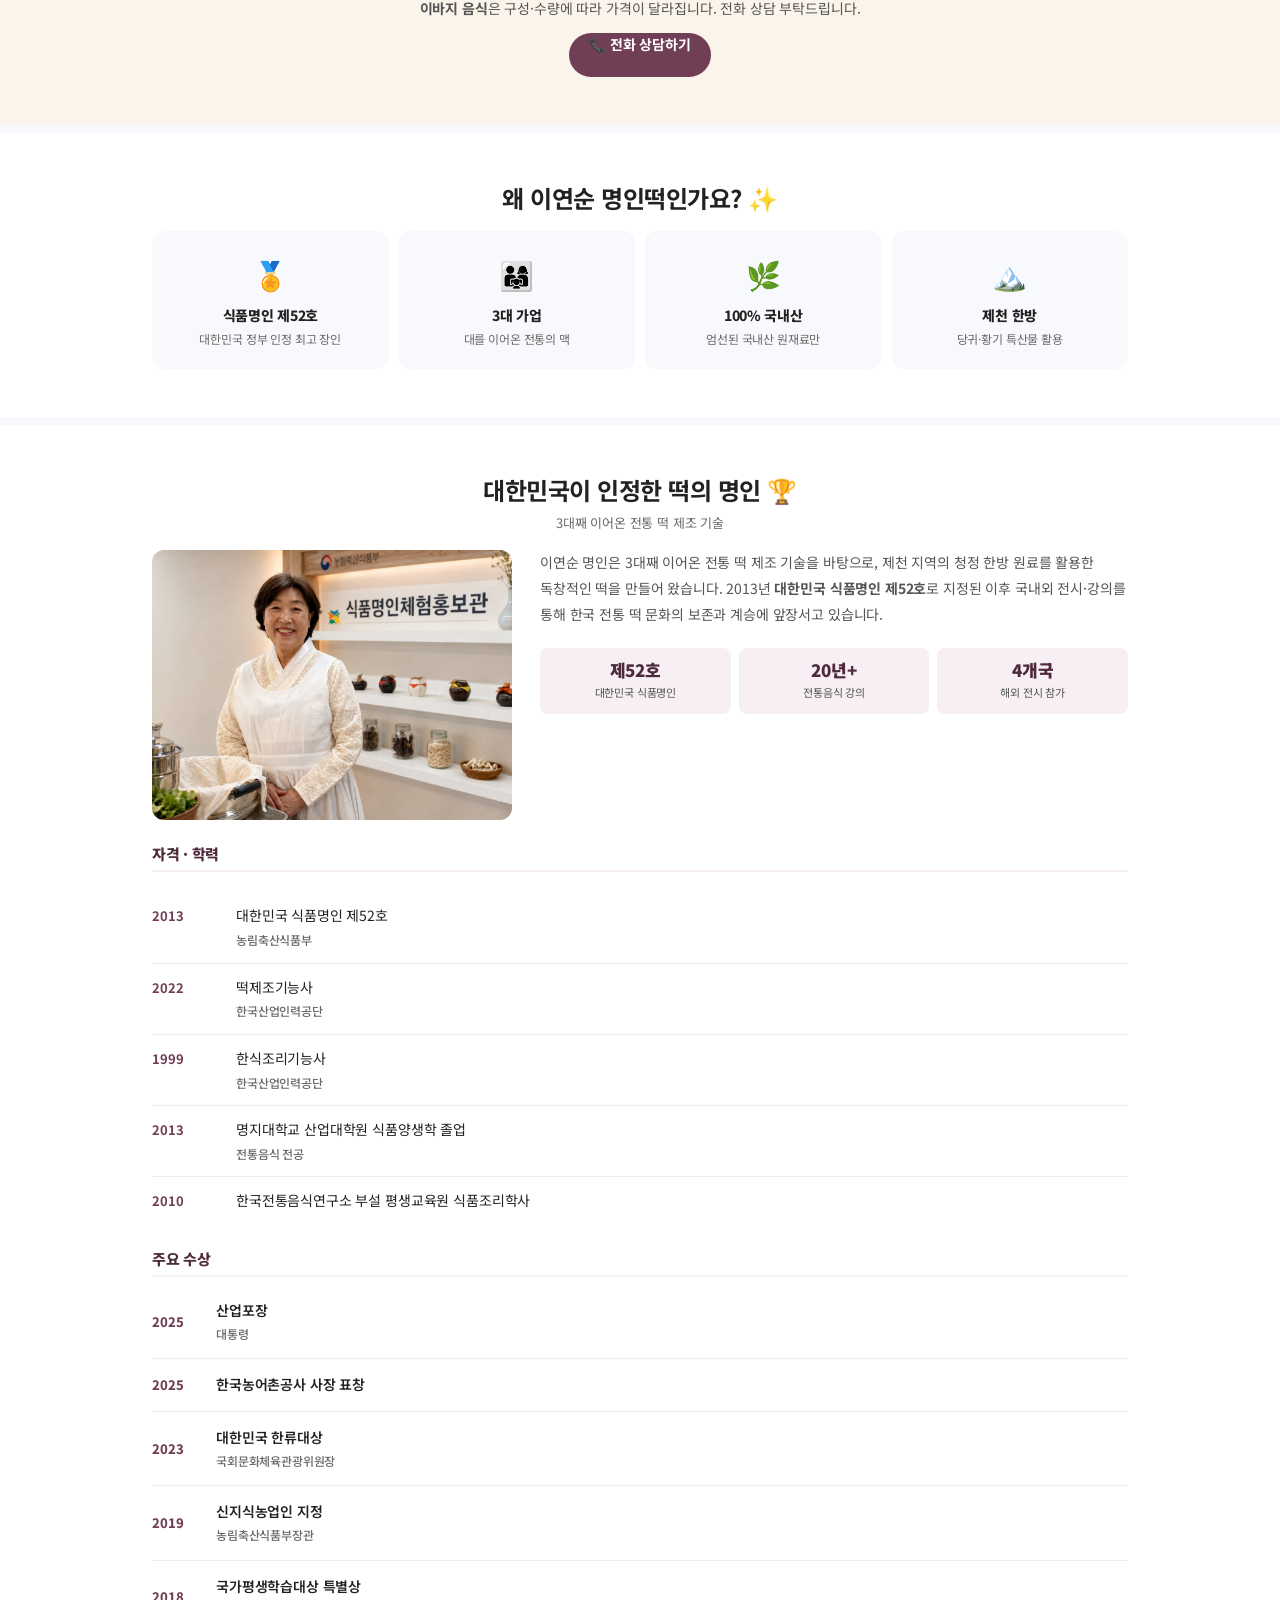
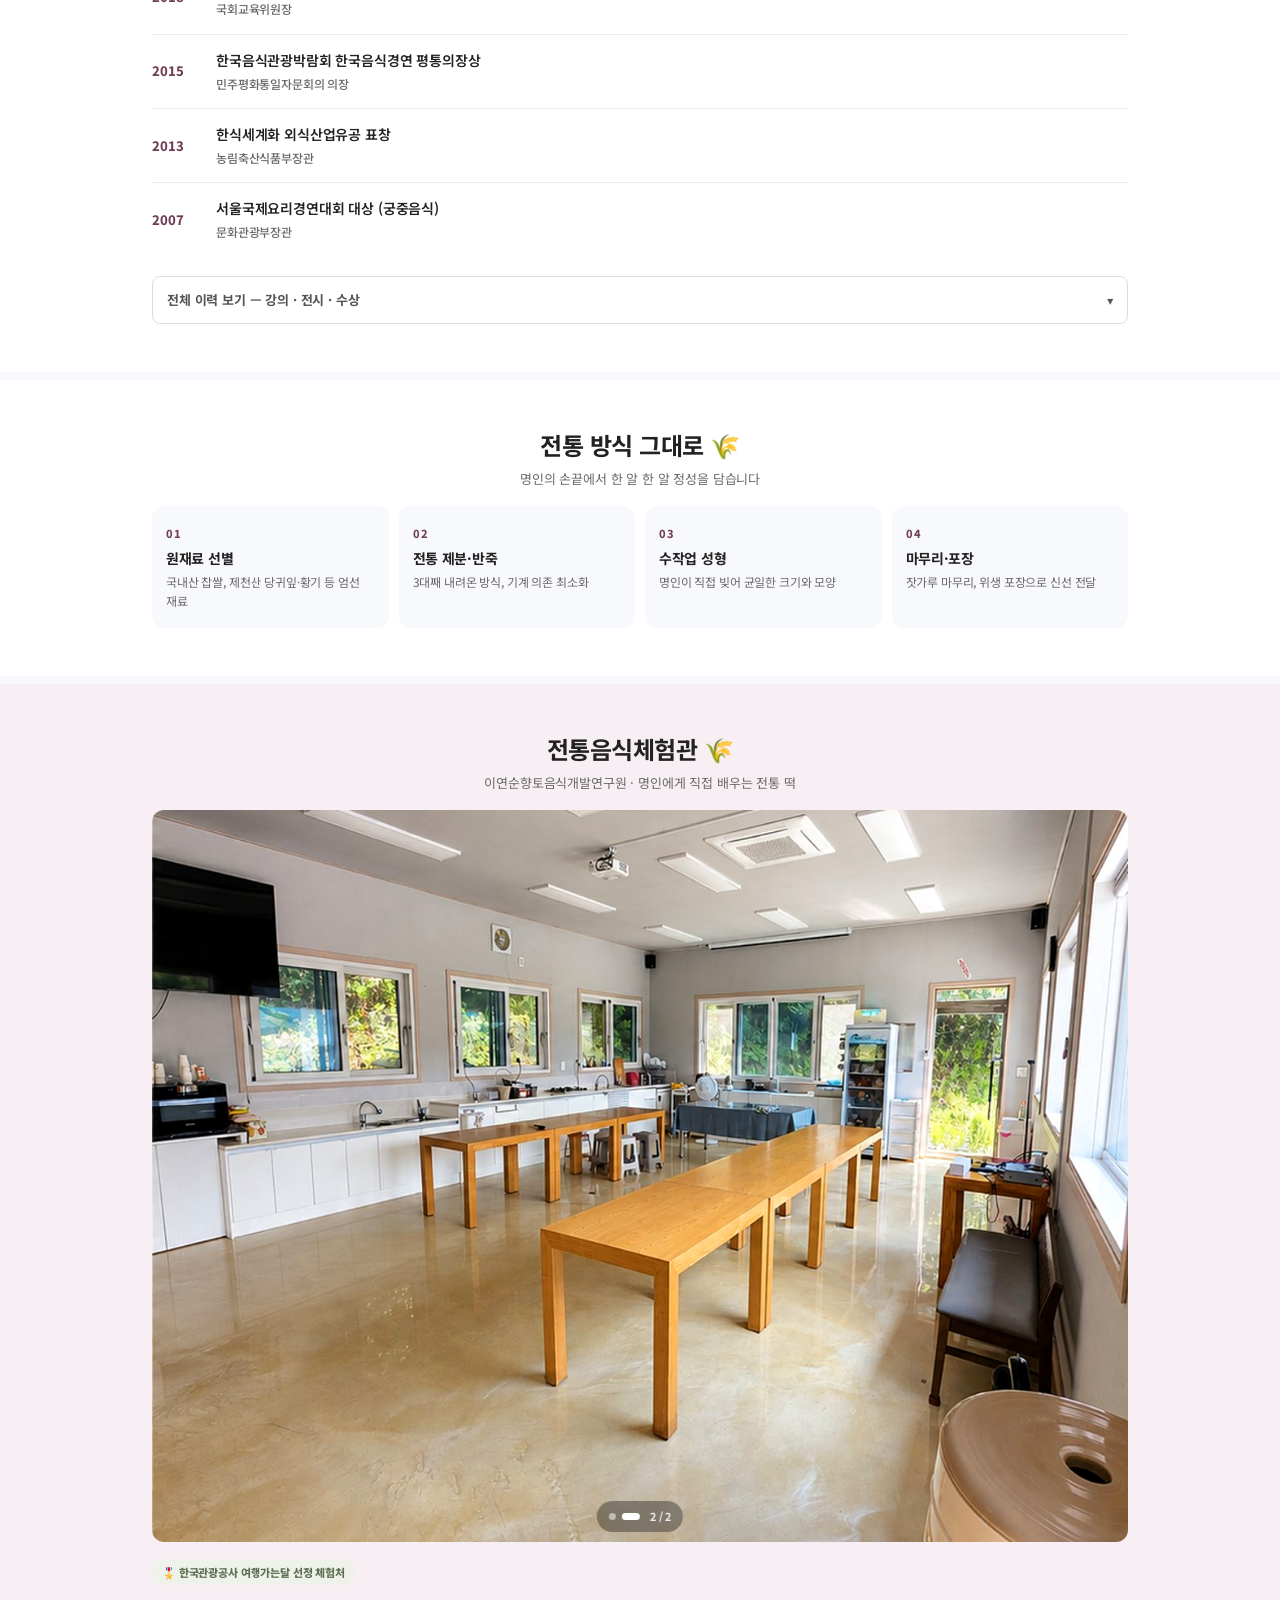
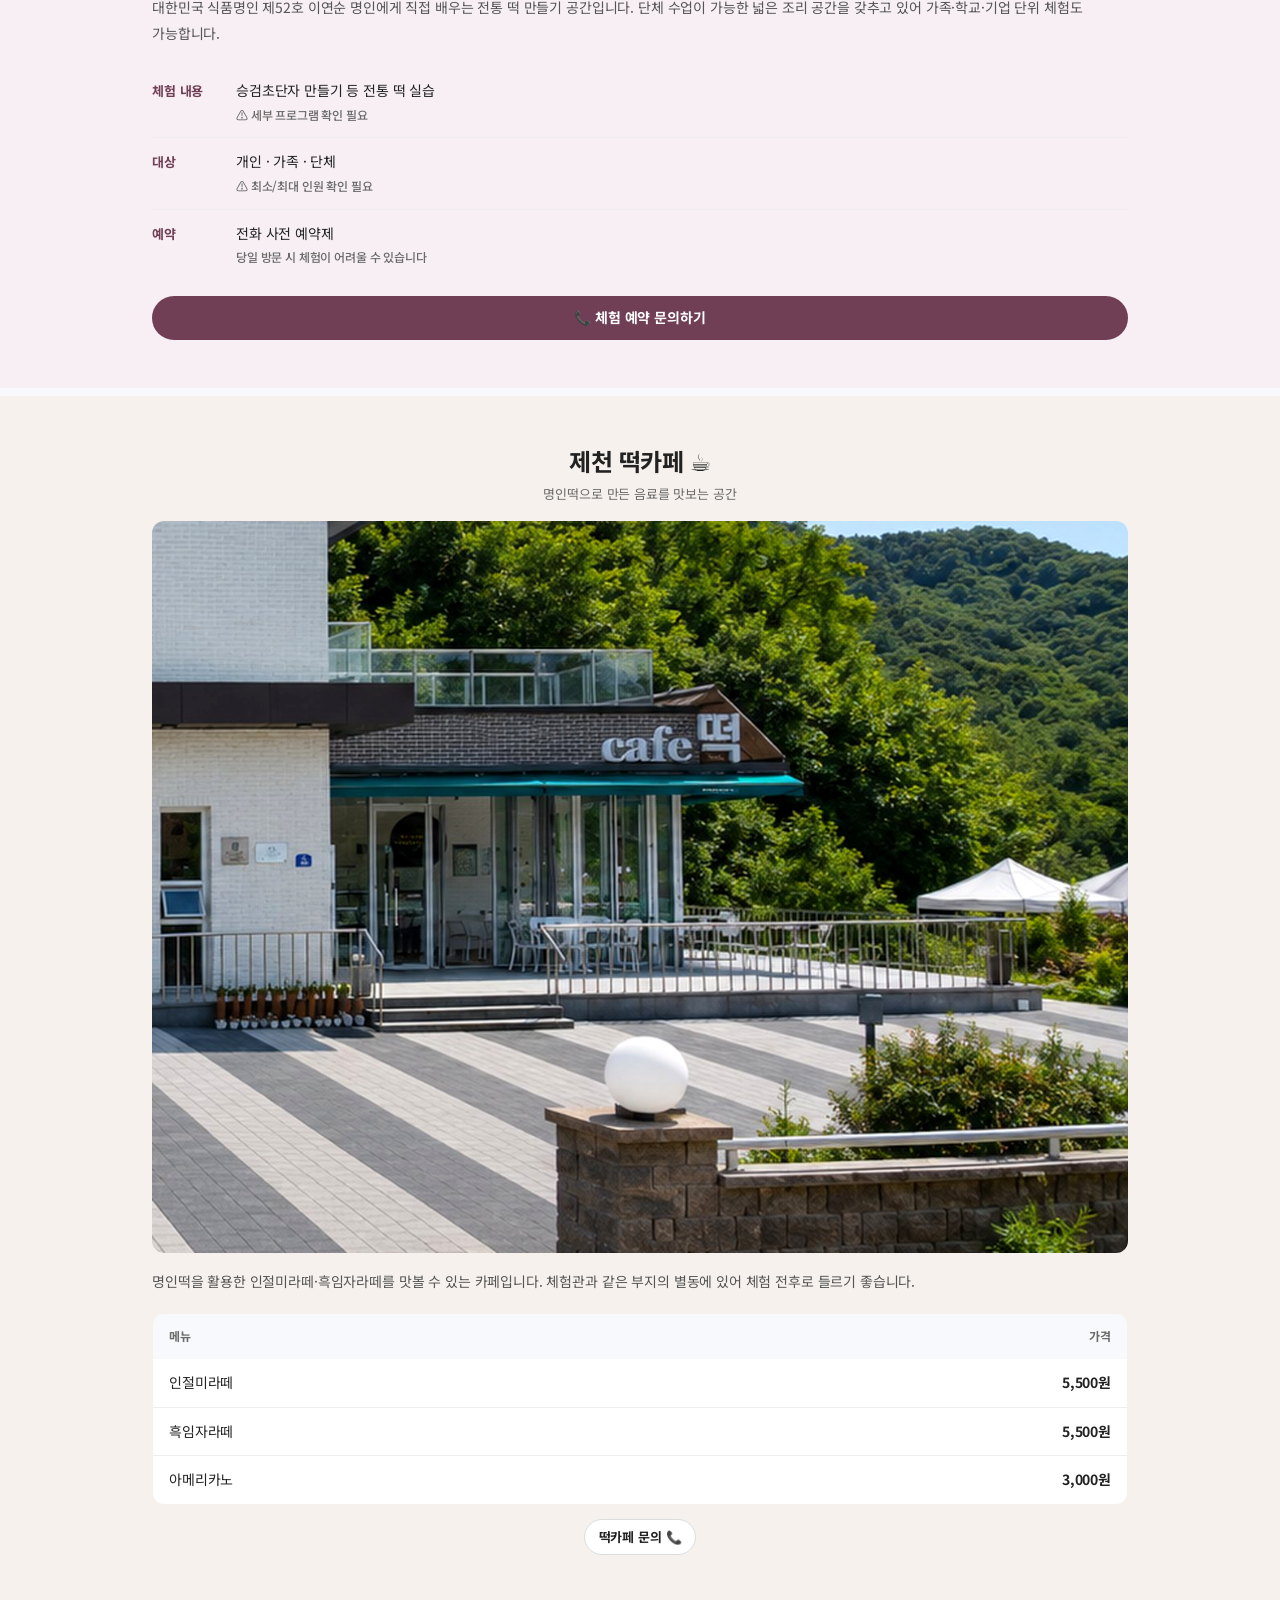
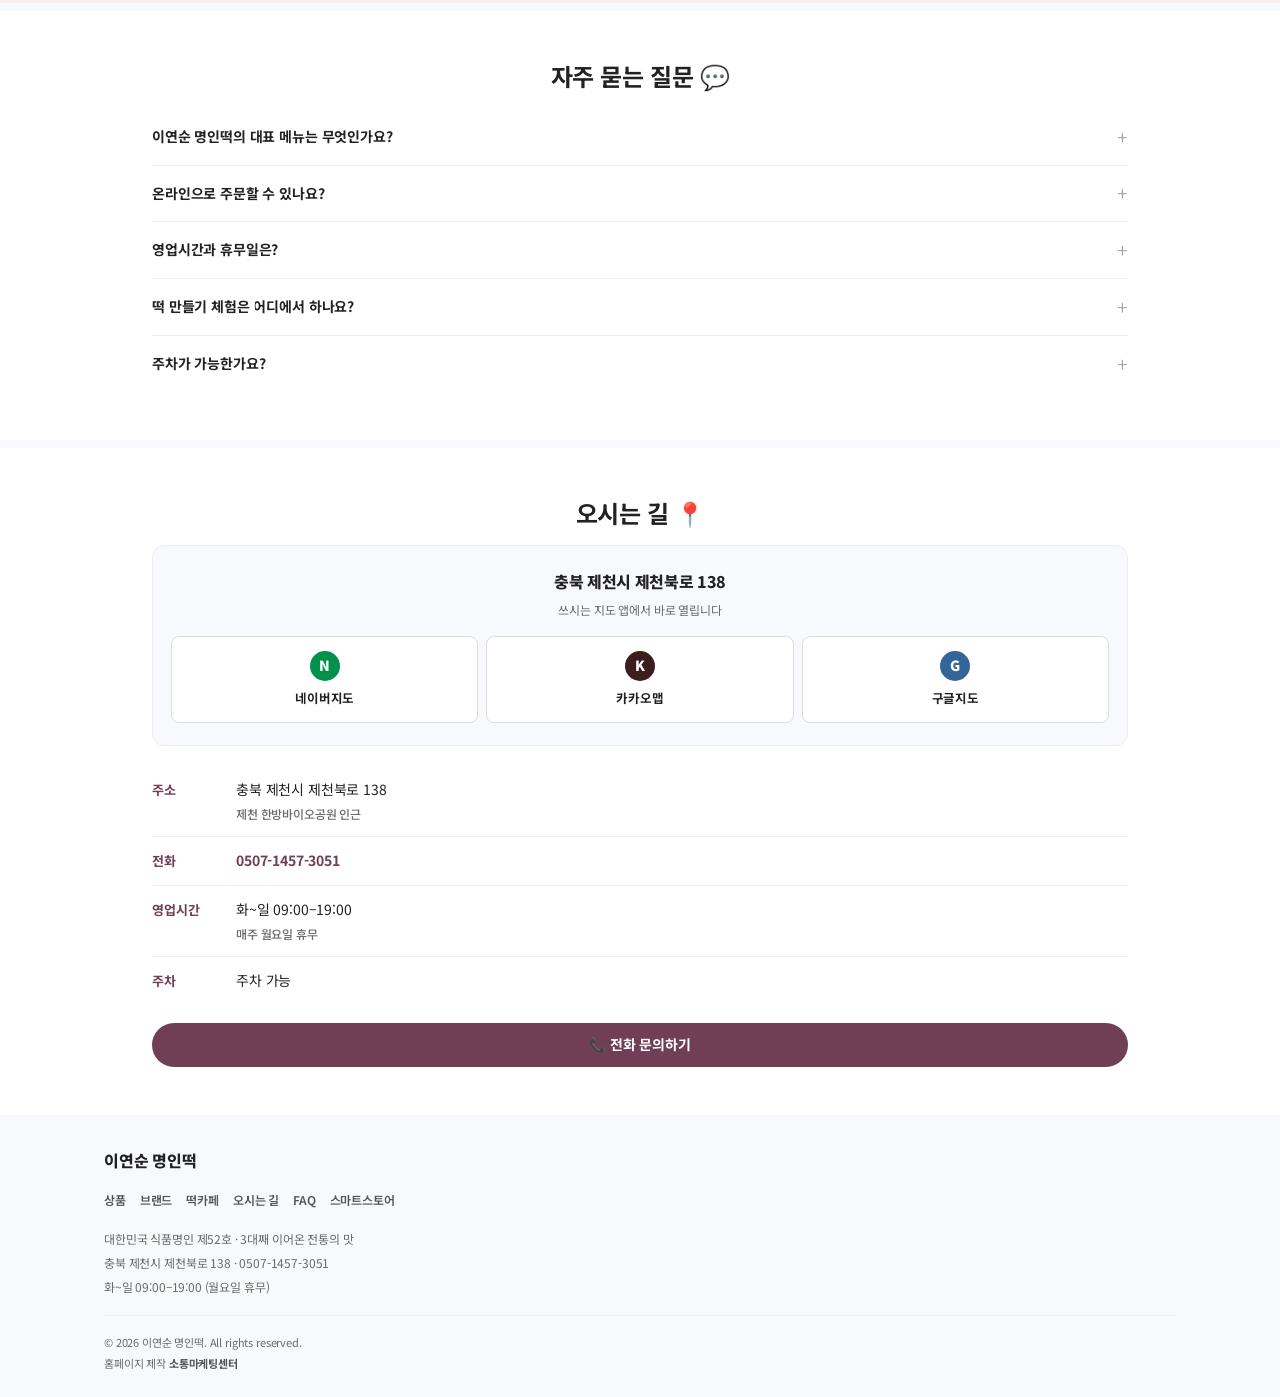
==== commit db384ed4: "제작용 촬영 가이드 패널 삭제 (오픈 준비) 배너 5장이 모두 등록되어 안내 역할이 끝남 - index.html 의 <details class="shoot-guide"> 블록 64" ====
--- a/docs/index.html
+++ b/docs/index.html
@@ -61,7 +61,8 @@
       "postalCode": "27159",
       "addressCountry": "KR"
     },
-    "geo": { "@type": "GeoCoordinates", "latitude": 37.1354, "longitude": 128.2126 },
+    "geo": { "@type": "GeoCoordinates", "latitude": 37.1426916, "longitude": 128.1623969 },
+    "hasMap": "https://map.naver.com/p/entry/place/13443329",
     "url": "https://myeongin-tteok.com",
     "openingHoursSpecification": [{
       "@type": "OpeningHoursSpecification",
@@ -363,71 +364,6 @@
     <!-- h1은 SEO용으로 히어로 아래 숨김 배치 -->
     <h1 class="sr-only" id="hero-title">이연순 명인떡 — 대한민국 식품명인 제52호, 3대째 이어온 제천 전통 떡</h1>
 
-    <!-- ⚠️ 제작용 패널 — 실제 이미지/영상 등록 후 이 <details> 블록 전체를 삭제하세요 -->
-    <details class="shoot-guide">
-      <summary class="shoot-guide__summary">📋 배너 촬영 가이드 — 5장 모두 완료 (오픈 전 이 패널 삭제)</summary>
-      <div class="shoot-guide__body">
-        <p class="shoot-guide__intro">
-          아래 5장면을 순서대로 준비하면 히어로 배너가 완성됩니다.
-          파일을 <code>docs/assets/images/</code> 폴더에 같은 이름으로 넣으면 코드 수정 없이 바로 반영됩니다.
-        </p>
-
-        <div class="shoot-item shoot-item--done">
-          <div class="shoot-item__head"><span class="shoot-item__no">✓</span><b>승검초단자 클로즈업</b> <em class="is-done">등록 완료</em></div>
-          <p class="shoot-item__role">좌측이 비어 있는 구도라 문구가 왼쪽에 얹혔습니다</p>
-          <ul class="shoot-item__list">
-            <li>남은 사진도 <b>한쪽을 비워두고</b> 찍으면 문구 자리가 생깁니다</li>
-          </ul>
-          <code class="shoot-item__file">banner-01.jpg · 1920×640px · 148KB</code>
-        </div>
-
-        <div class="shoot-item shoot-item--done">
-          <div class="shoot-item__head"><span class="shoot-item__no">✓</span><b>명인이 떡 빚는 손</b> <em class="is-done">등록 완료</em></div>
-          <p class="shoot-item__role">6.17초 · 1920×960(2:1) · 무음 자동재생</p>
-          <ul class="shoot-item__list">
-            <li>남은 영상(4번)도 <b>2:1 · 6초</b>로 맞춰 주세요</li>
-          </ul>
-          <code class="shoot-item__file">banner-02.mp4 · 1.8MB (+ 대표컷 banner-02.jpg)</code>
-        </div>
-
-        <div class="shoot-item shoot-item--done">
-          <div class="shoot-item__head"><span class="shoot-item__no">✓</span><b>선물세트 포장컷</b> <em class="is-done">등록 완료</em></div>
-          <p class="shoot-item__role">1920×640(3:1) · 스마트스토어로 바로 연결됩니다</p>
-          <ul class="shoot-item__list">
-            <li>남은 것은 <b>4번 떡카페 영상</b>과 <b>5번 매장 외관</b>입니다</li>
-          </ul>
-          <code class="shoot-item__file">banner-03.jpg · 224KB</code>
-        </div>
-
-        <div class="shoot-item">
-          <div class="shoot-item__head"><span class="shoot-item__no">4</span><b>전통음식체험관</b> <em>사진</em></div>
-          <p class="shoot-item__role">역할 — "가보고 싶다" 방문·체험 유도</p>
-          <ul class="shoot-item__list">
-            <li>보내주신 <b>체험관 외관 사진</b>을 배너로 쓸 예정입니다</li>
-            <li>다운로드 폴더에 저장해 주시면 바로 반영합니다</li>
-            <li>체험 진행 장면이 있으면 더 좋습니다 (촬영 동의 필수)</li>
-          </ul>
-          <code class="shoot-item__file">banner-04.jpg · 가로형</code>
-        </div>
-
-        <div class="shoot-item shoot-item--done">
-          <div class="shoot-item__head"><span class="shoot-item__no">✓</span><b>매장 외관</b> <em class="is-done">등록 완료</em></div>
-          <p class="shoot-item__role">본관·떡카페가 한 장에 담겨 떡카페 사진으로도 사용</p>
-          <ul class="shoot-item__list">
-            <li>배너 5장이 모두 채워졌습니다</li>
-          </ul>
-          <code class="shoot-item__file">banner-05.jpg · 1920×768 · 277KB</code>
-        </div>
-
-        <p class="shoot-guide__note">
-          영상은 <b>2번·4번만</b> 권장합니다. 5개 모두 영상이면 모바일 데이터 소모와 로딩 지연으로
-          이탈률이 올라갑니다. 영상 파일은 각 5MB 이하, 소리 없이 재생됩니다.<br>
-          <b>비율 2:1 · 길이 6초</b>로 맞춰 주세요. 영상 슬라이드는 6초, 사진 슬라이드는 4.5초 머뭅니다.
-          길이를 바꾸려면 <code>data-duration</code> 값도 함께 수정해야 합니다.
-        </p>
-      </div>
-    </details>
-
     <!-- ── 카테고리 아이콘 바 ───────────────────── -->
     <nav class="icon-bar" aria-label="빠른 메뉴">
       <div class="icon-scroll" id="iconScroll">
@@ -1026,7 +962,7 @@
           <p class="map-open__addr">충북 제천시 제천북로 138</p>
           <p class="map-open__hint">쓰시는 지도 앱에서 바로 열립니다</p>
           <div class="map-open__btns">
-            <a href="https://map.naver.com/p/search/%EC%9D%B4%EC%97%B0%EC%88%9C%EB%AA%85%EC%9D%B8%EB%96%A1"
+            <a href="https://map.naver.com/p/entry/place/13443329"
                class="map-open__btn map-open__btn--naver" target="_blank" rel="noopener">
               <span class="map-open__ico">N</span><span>네이버지도</span>
             </a>
--- a/docs/assets/css/style.css
+++ b/docs/assets/css/style.css
@@ -524,70 +524,6 @@
 /* 태그 자리 확보 — 준비중일 때만 오버레이 콘텐츠를 아래로 */
 .hero__slide.is-pending .hero__overlay { padding-top: 68px; }
 
-/* ---------- 6-2. 촬영 가이드 패널 (제작용 · 오픈 전 삭제) ---------- */
-.shoot-guide {
-  max-width: var(--wrap); margin: 16px auto 0; padding: 0 16px;
-}
-.shoot-guide__summary {
-  list-style: none; cursor: pointer;
-  display: flex; align-items: center; gap: 8px;
-  background: var(--point-bg); border: 1px dashed #E2C79E;
-  border-radius: var(--radius-sm); padding: 12px 14px;
-  font-size: 13px; font-weight: 700; color: #7E5C28;
-}
-.shoot-guide__summary::-webkit-details-marker { display: none; }
-.shoot-guide__summary::after { content: "▾"; margin-left: auto; font-size: 12px; }
-.shoot-guide[open] .shoot-guide__summary::after { content: "▴"; }
-.shoot-guide__body {
-  border: 1px solid var(--line); border-top: 0;
-  border-radius: 0 0 var(--radius-sm) var(--radius-sm);
-  padding: 18px 16px; display: grid; gap: 16px;
-}
-.shoot-guide__intro { font-size: 13px; color: var(--sub); line-height: 1.8; }
-.shoot-guide__intro code,
-.shoot-item__file {
-  font-family: ui-monospace, SFMono-Regular, Menlo, Consolas, monospace;
-  font-size: 12px; background: var(--bg-section); color: var(--accent-deep);
-  padding: 2px 6px; border-radius: 4px;
-}
-.shoot-item {
-  border-left: 3px solid var(--accent); padding-left: 14px;
-}
-.shoot-item__head {
-  display: flex; align-items: center; gap: 8px; flex-wrap: wrap;
-  font-size: 14px; color: var(--ink); margin-bottom: 4px;
-}
-.shoot-item__no {
-  flex: 0 0 22px; height: 22px; border-radius: 50%;
-  background: var(--accent); color: #fff;
-  display: grid; place-items: center;
-  font-size: 12px; font-weight: 800;
-}
-.shoot-item__head em {
-  font-style: normal; font-size: 11px; font-weight: 700;
-  background: var(--bg-section); color: var(--muted);
-  padding: 2px 8px; border-radius: 999px;
-}
-.shoot-item__head em.is-video { background: var(--green-bg); color: var(--green); }
-.shoot-item__head em.is-done { background: var(--green); color: #fff; }
-.shoot-item--done { border-left-color: var(--green); opacity: .8; }
-.shoot-item--done .shoot-item__no { background: var(--green); }
-.shoot-item__role { font-size: 12px; color: var(--accent-deep); font-weight: 600; margin-bottom: 8px; }
-.shoot-item__list { display: grid; gap: 4px; margin-bottom: 8px; }
-.shoot-item__list li {
-  font-size: 13px; color: var(--sub); line-height: 1.6;
-  padding-left: 12px; position: relative;
-}
-.shoot-item__list li::before {
-  content: ""; position: absolute; left: 0; top: 9px;
-  width: 4px; height: 4px; border-radius: 50%; background: var(--line-dark);
-}
-.shoot-item__file { display: inline-block; }
-.shoot-guide__note {
-  font-size: 12px; color: var(--muted); line-height: 1.8;
-  background: var(--bg-section); border-radius: var(--radius-sm); padding: 12px 14px;
-}
-
 /* ---------- 7. 카테고리 아이콘 바 (가운데 정렬) ---------- */
 .icon-bar {
   padding: 20px 0; overflow: visible;
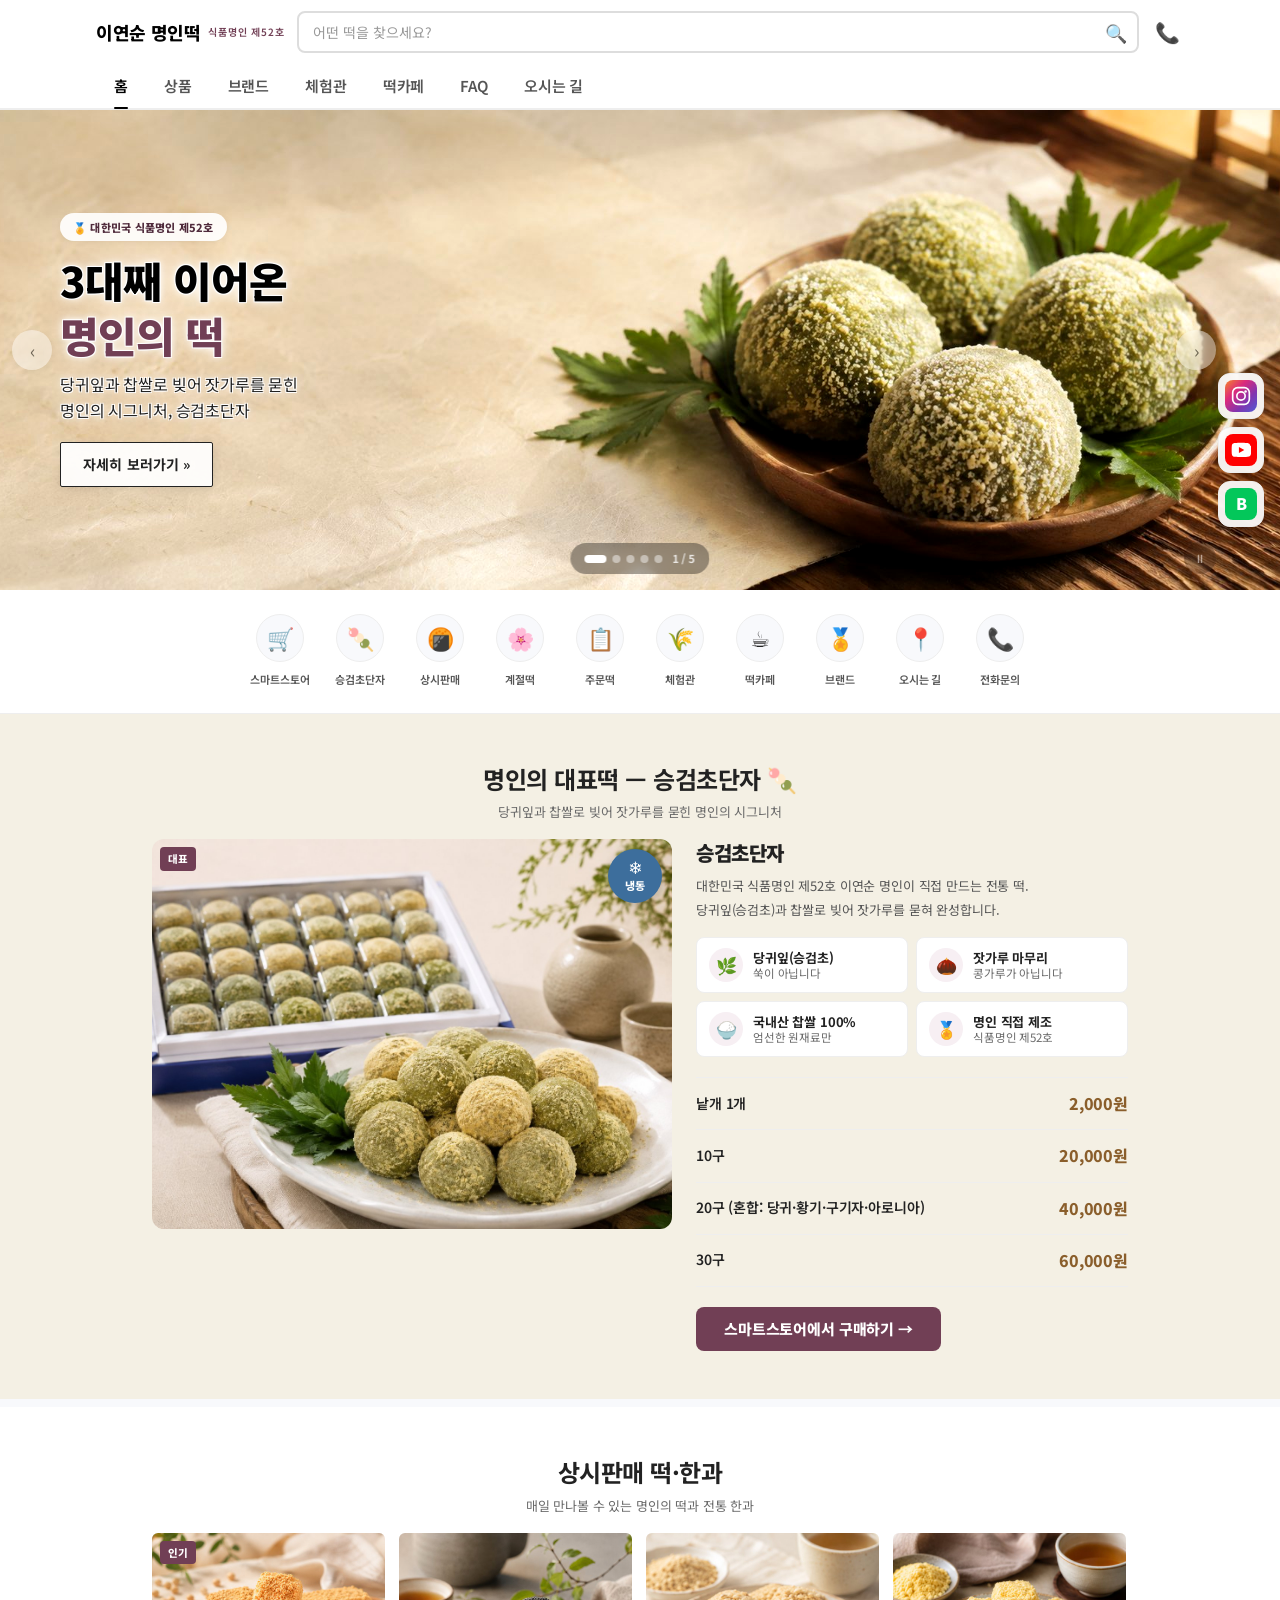
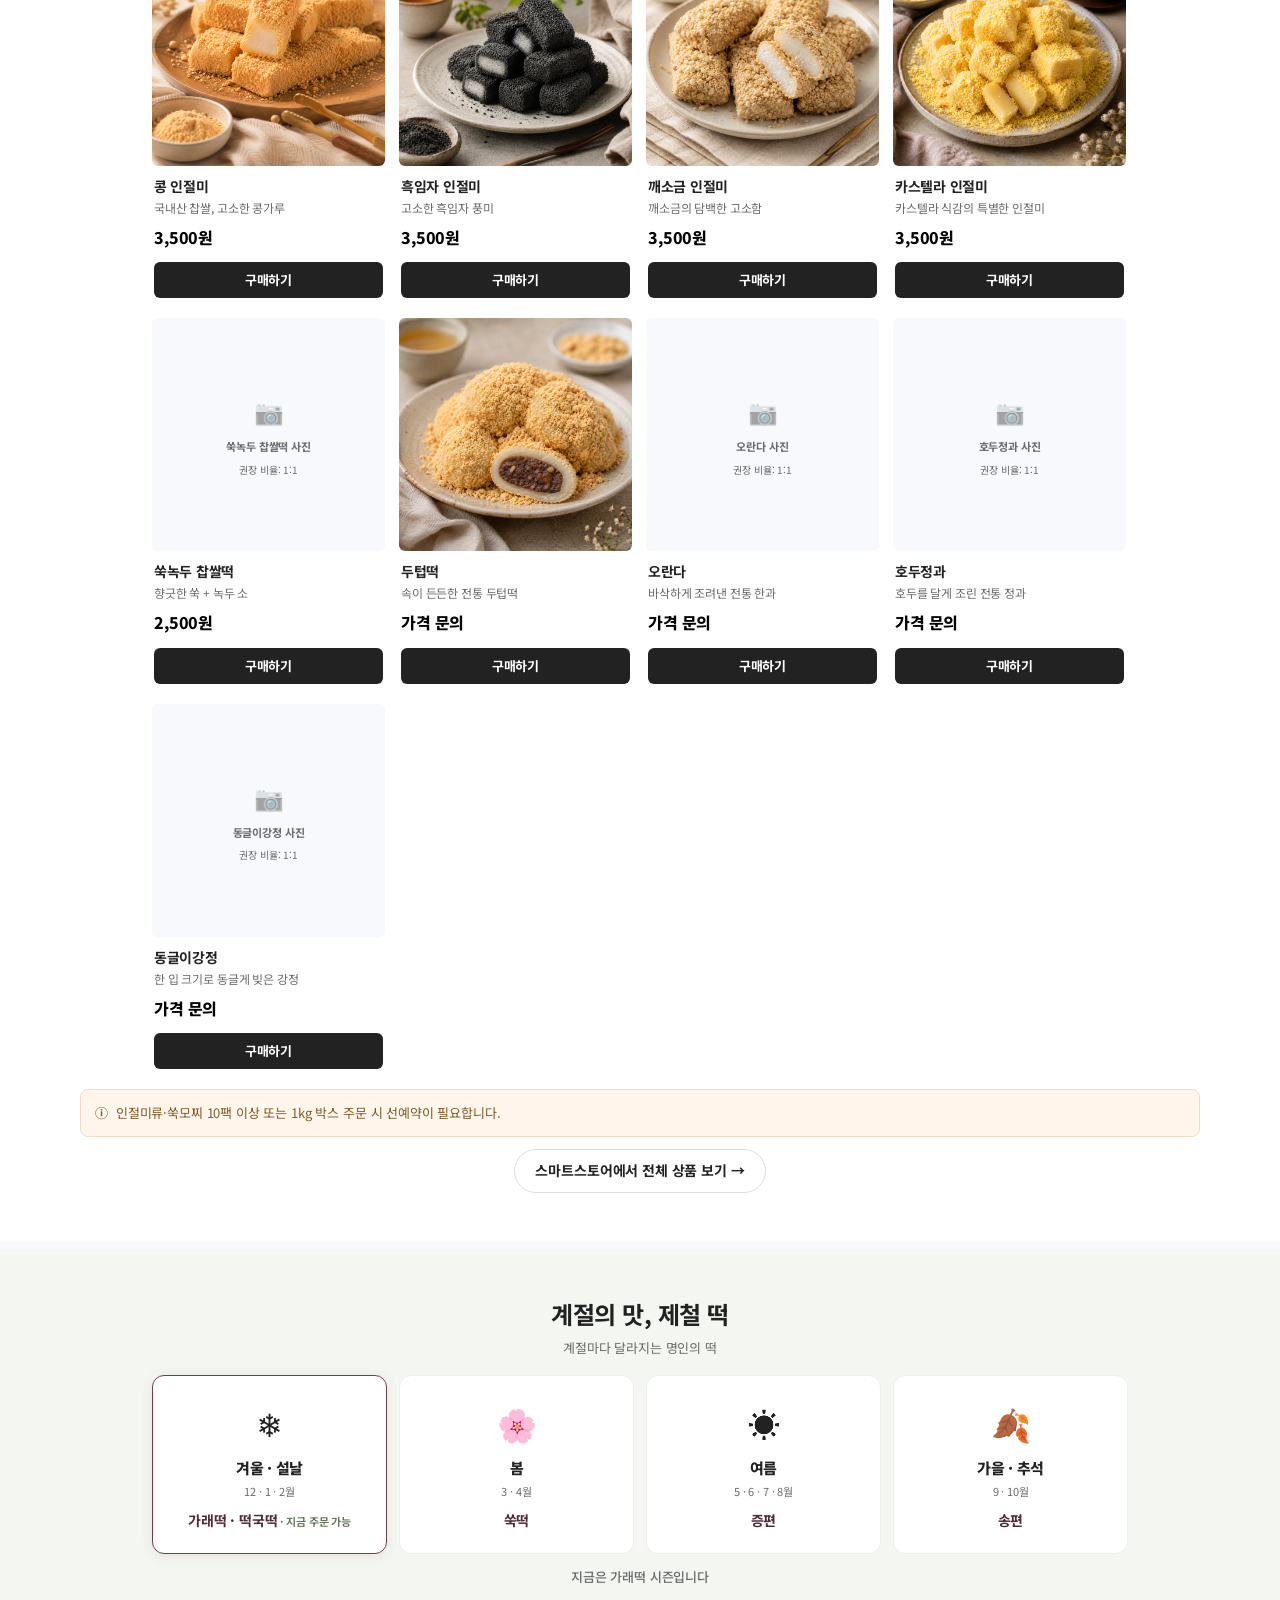
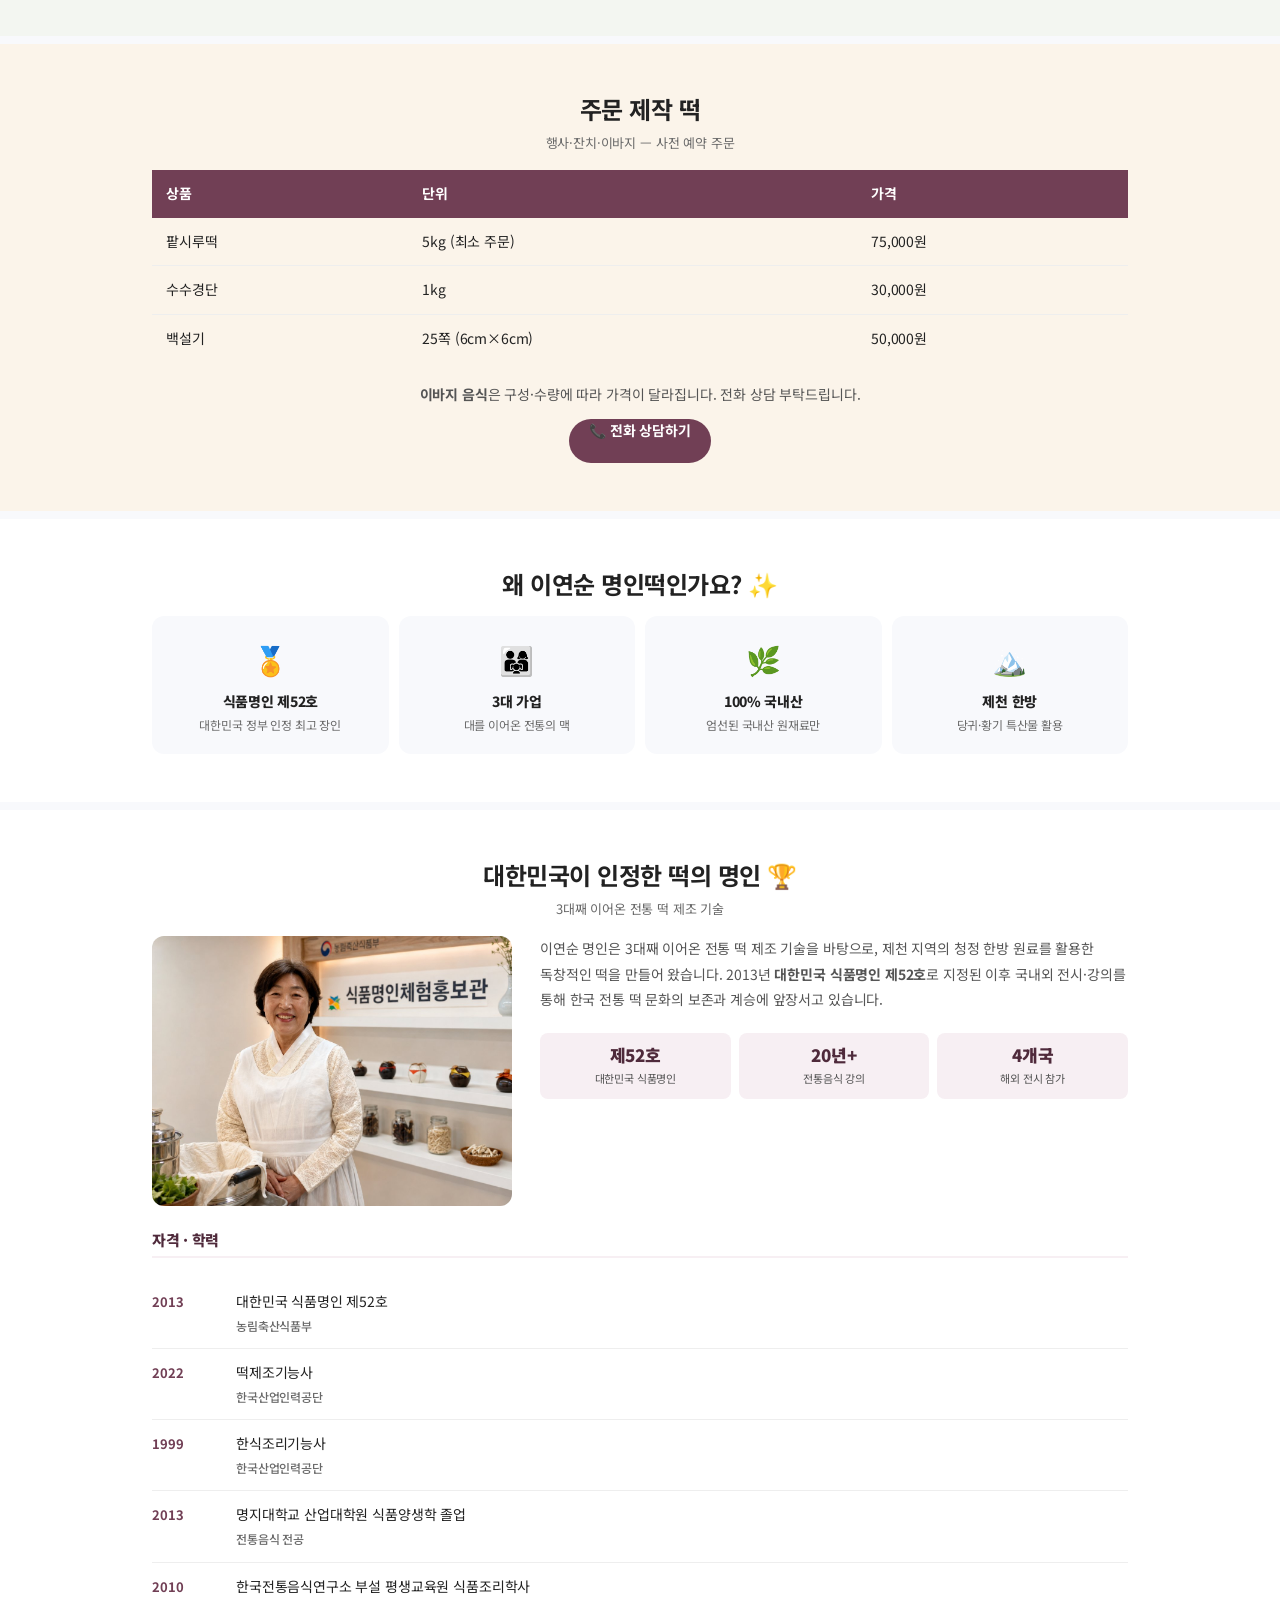
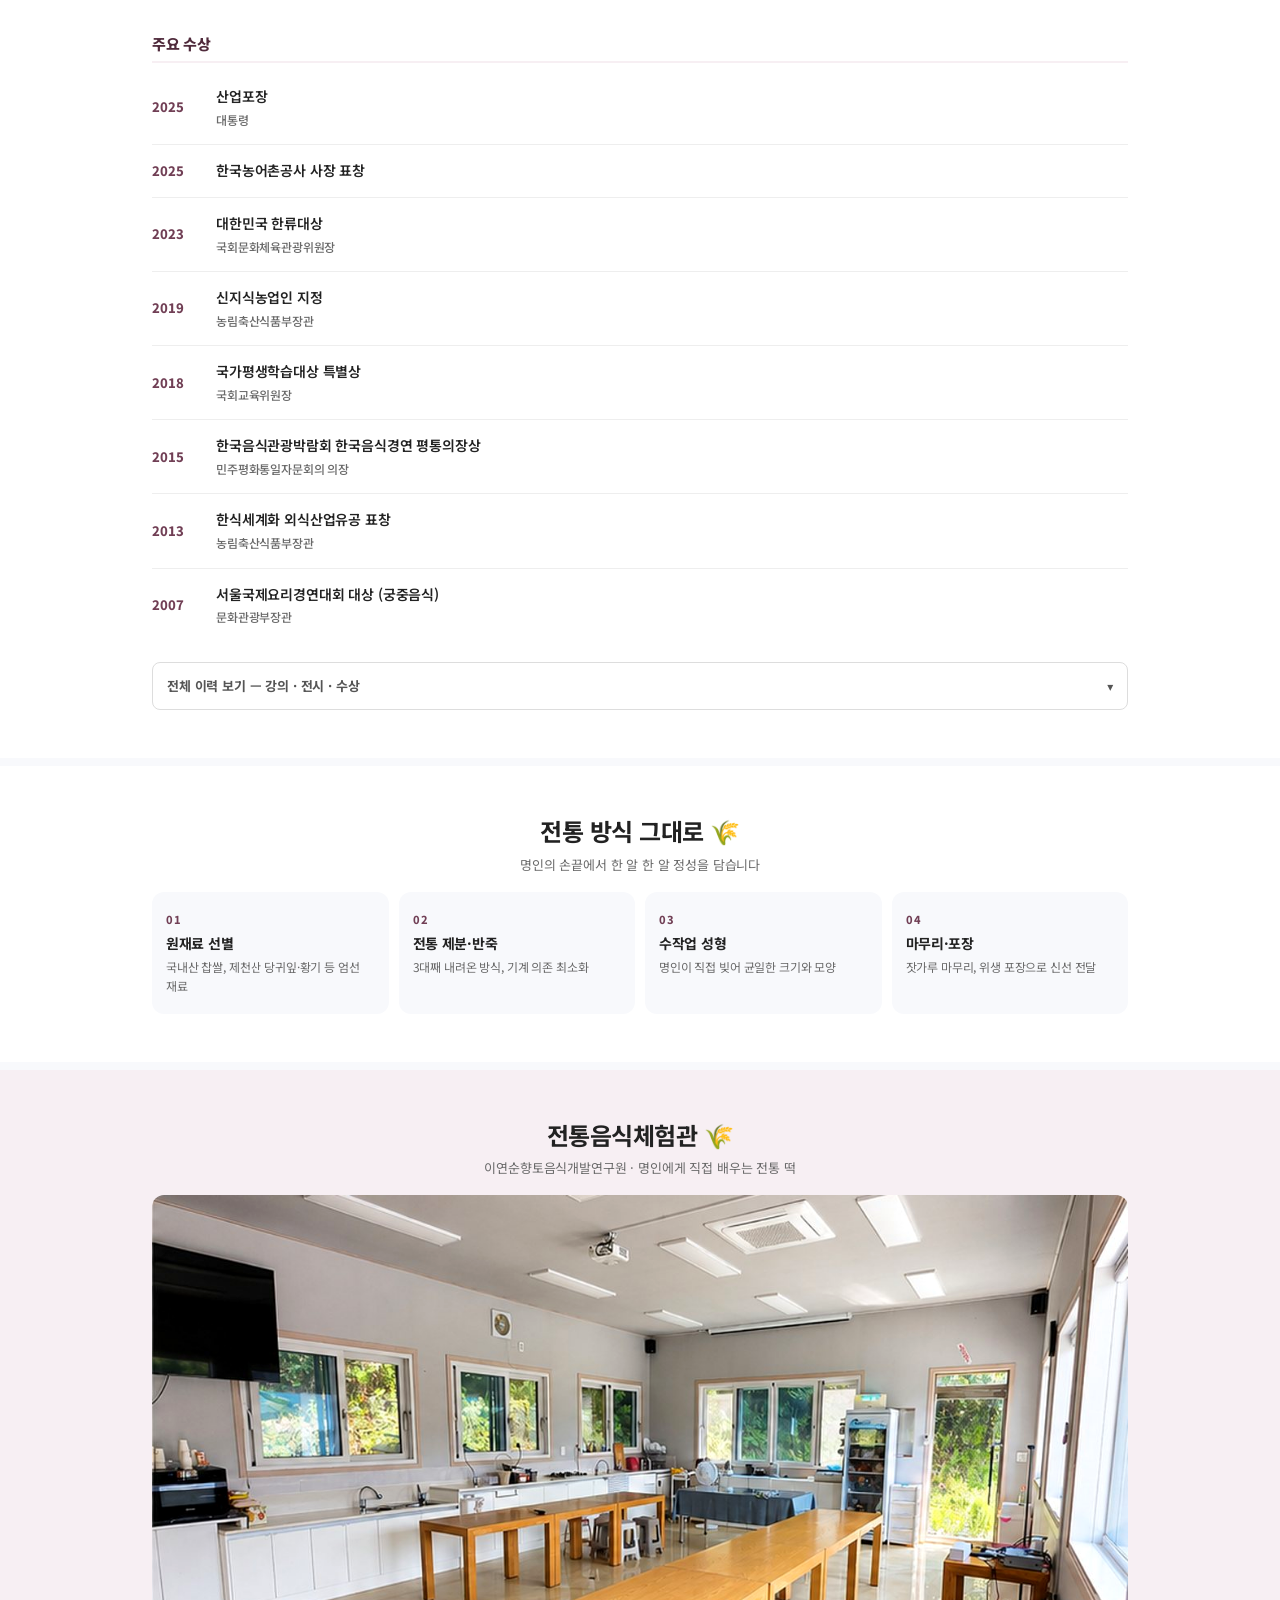
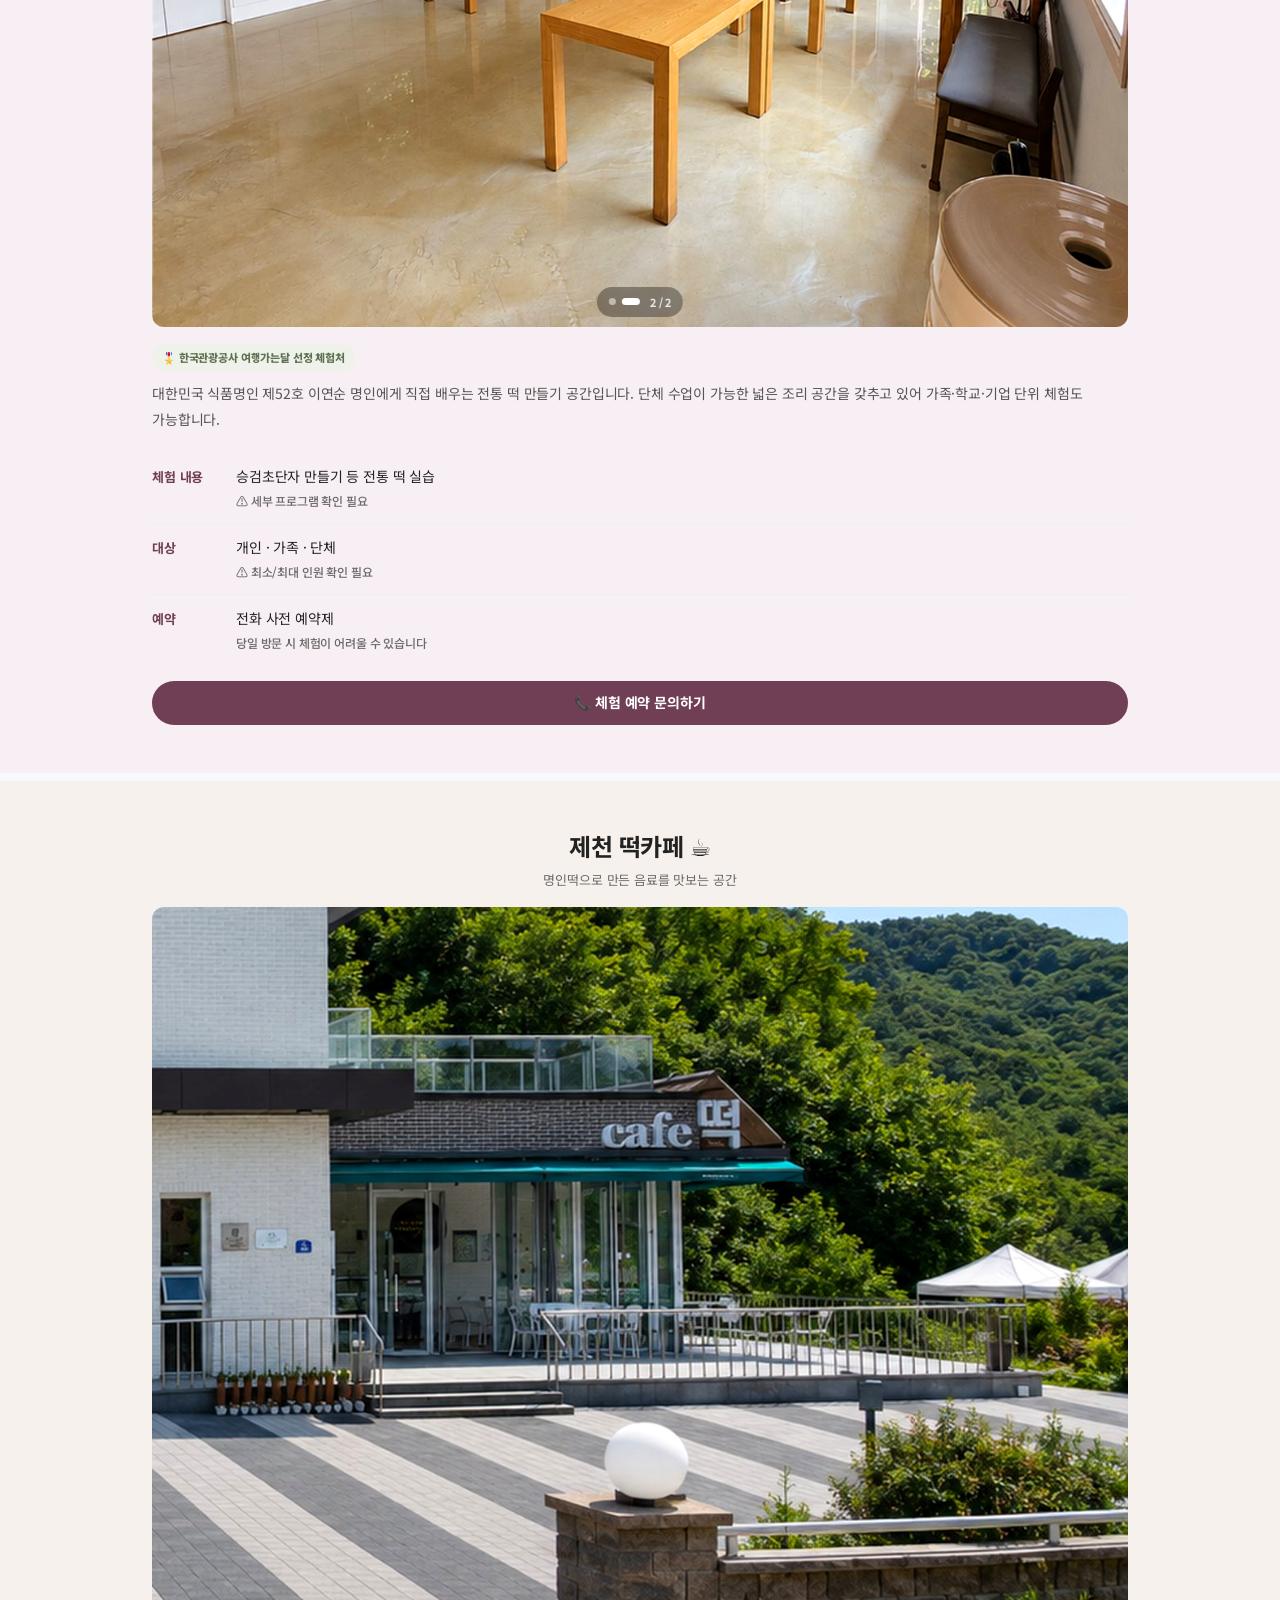
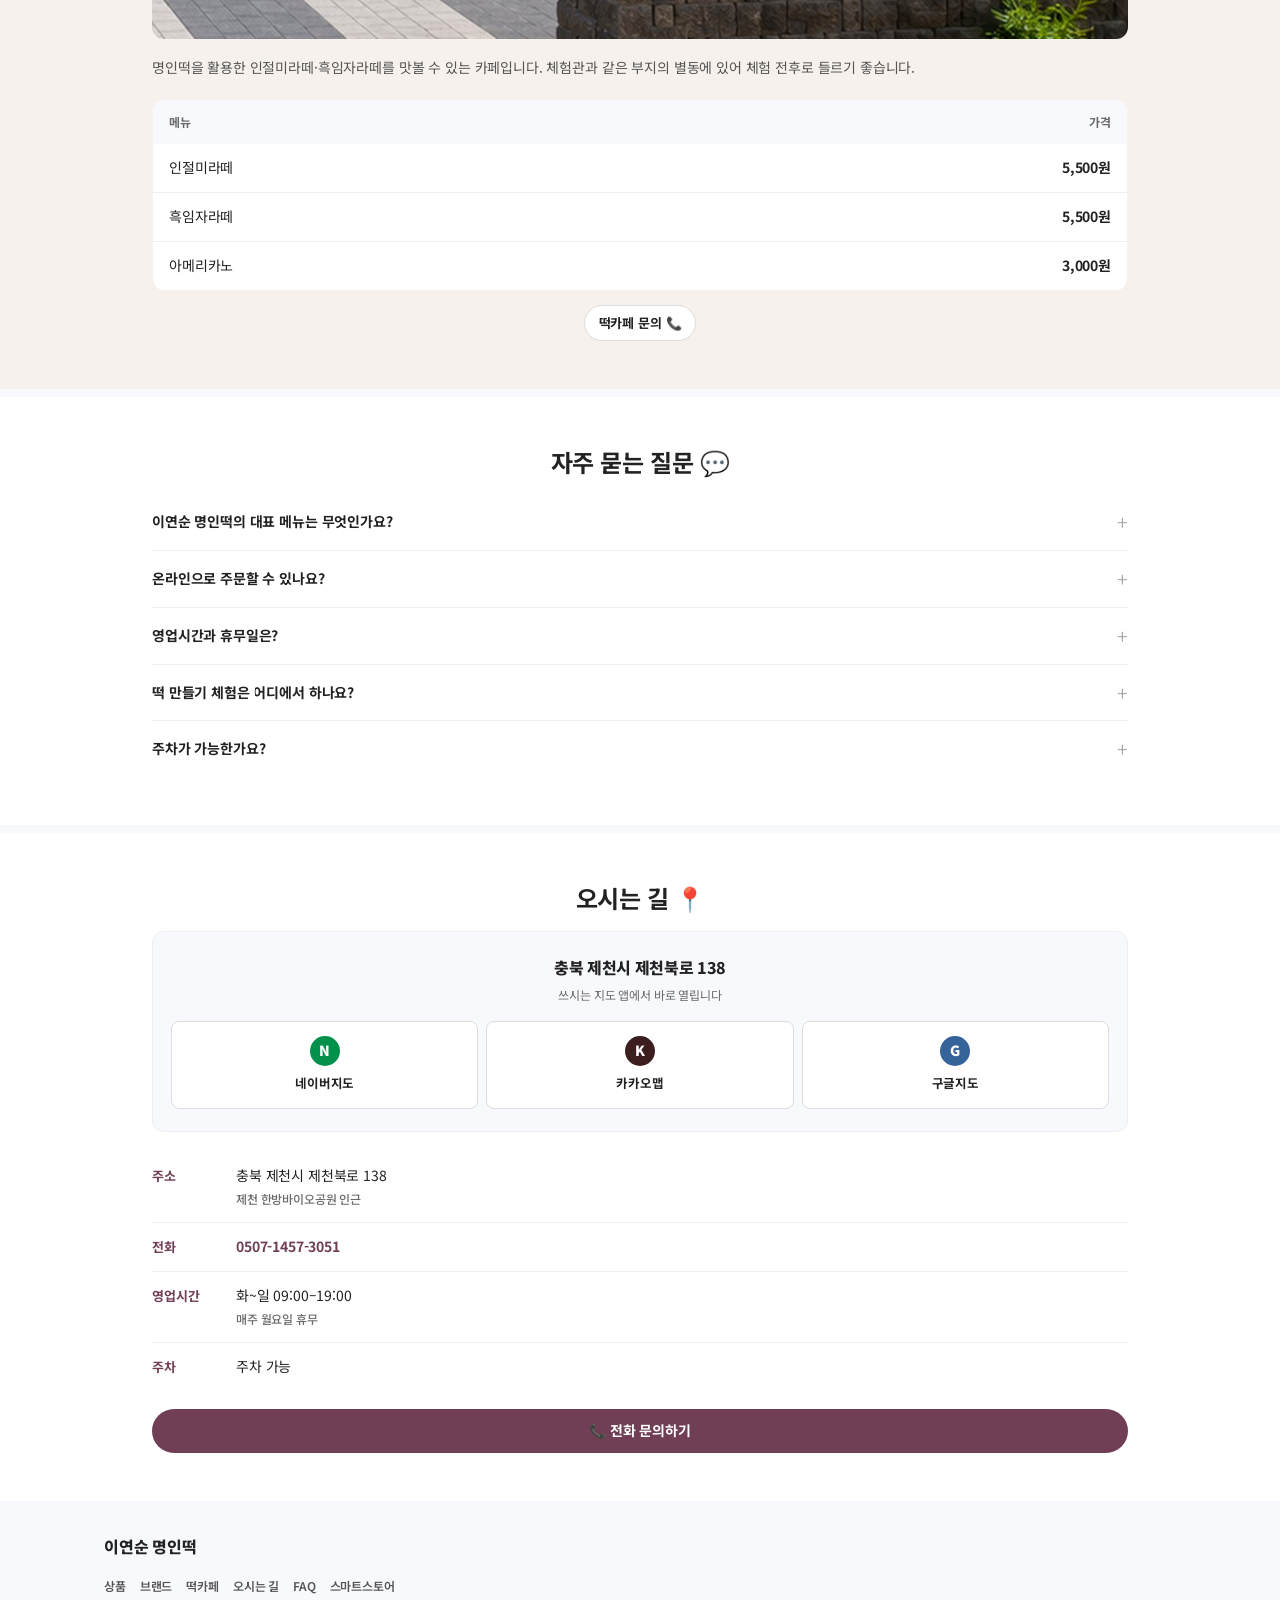
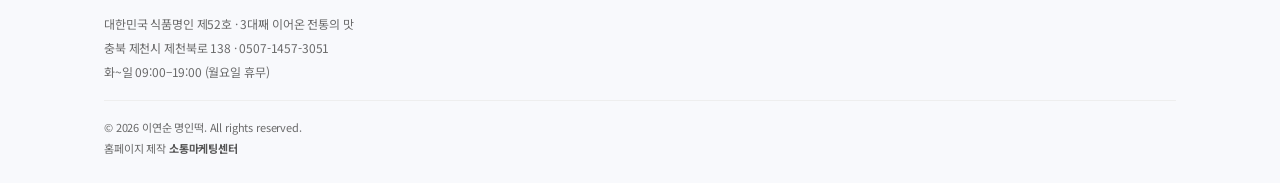
==== commit c0043560: "상시판매에 오란다·호두정과·동글이강정 추가 - 상품 카드 3종 추가 (총 6 → 9종) - 세 품목은 떡이 아닌 한과라 섹션명을 "상시판매 떡·한과" 로 조정   (구조화 데이터 " ====
--- a/docs/index.html
+++ b/docs/index.html
@@ -7,7 +7,7 @@
 
   <!-- SEO -->
   <meta name="description" content="3대째 이어온 전통 떡, 100% 국내산 원재료. 대한민국 식품명인 제52호 이연순 명인이 직접 만드는 승검초단자, 인절미, 쑥찹쌀모찌. 제천 전통음식체험관에서 떡 만들기 체험도 가능합니다.">
-  <meta name="keywords" content="이연순명인떡,제천떡,승검초단자,명인떡,전통떡,제천떡카페,전통음식체험관,제천체험,식품명인,제천한방,떡명인,이연순">
+  <meta name="keywords" content="이연순명인떡,제천떡,승검초단자,명인떡,전통떡,제천한과,오란다,호두정과,강정,제천떡카페,전통음식체험관,제천체험,식품명인,제천한방,떡명인,이연순">
   <meta name="author" content="이연순 명인떡">
   <link rel="canonical" href="https://myeongin-tteok.com/">
 
@@ -80,13 +80,16 @@
           {"@type":"MenuItem","name":"승검초단자 20구(혼합)","offers":{"@type":"Offer","price":"40000","priceCurrency":"KRW"}},
           {"@type":"MenuItem","name":"승검초단자 30구","offers":{"@type":"Offer","price":"60000","priceCurrency":"KRW"}}
         ]},
-        { "@type": "MenuSection", "name": "상시판매떡", "hasMenuItem": [
+        { "@type": "MenuSection", "name": "상시판매 떡·한과", "hasMenuItem": [
           {"@type":"MenuItem","name":"콩 인절미","offers":{"@type":"Offer","price":"3500","priceCurrency":"KRW"}},
           {"@type":"MenuItem","name":"흑임자 인절미","offers":{"@type":"Offer","price":"3500","priceCurrency":"KRW"}},
           {"@type":"MenuItem","name":"깨소금 인절미","offers":{"@type":"Offer","price":"3500","priceCurrency":"KRW"}},
           {"@type":"MenuItem","name":"카스텔라 인절미","offers":{"@type":"Offer","price":"3500","priceCurrency":"KRW"}},
           {"@type":"MenuItem","name":"쑥녹두 찹쌀떡","offers":{"@type":"Offer","price":"2500","priceCurrency":"KRW"}},
-          {"@type":"MenuItem","name":"두텁떡"}
+          {"@type":"MenuItem","name":"두텁떡"},
+          {"@type":"MenuItem","name":"오란다"},
+          {"@type":"MenuItem","name":"호두정과"},
+          {"@type":"MenuItem","name":"동글이강정"}
         ]},
         { "@type": "MenuSection", "name": "주문떡", "hasMenuItem": [
           {"@type":"MenuItem","name":"팥시루떡 5kg","offers":{"@type":"Offer","price":"75000","priceCurrency":"KRW"}},
@@ -174,6 +177,7 @@
                 <button class="search-tag" data-section="products" data-keyword="승검초단자">승검초단자</button>
                 <button class="search-tag" data-section="always" data-keyword="인절미">인절미</button>
                 <button class="search-tag" data-section="always" data-keyword="찹쌀떡">찹쌀떡</button>
+                <button class="search-tag" data-section="always" data-keyword="한과">한과</button>
                 <button class="search-tag" data-section="seasonal" data-keyword="계절떡">계절떡</button>
                 <button class="search-tag" data-section="order" data-keyword="주문떡">주문떡</button>
                 <button class="search-tag" data-section="cafe" data-keyword="떡카페">떡카페</button>
@@ -231,6 +235,7 @@
           <button class="search-tag" data-section="products" data-keyword="승검초단자">승검초단자</button>
           <button class="search-tag" data-section="always" data-keyword="인절미">인절미</button>
           <button class="search-tag" data-section="always" data-keyword="찹쌀떡">찹쌀떡</button>
+                <button class="search-tag" data-section="always" data-keyword="한과">한과</button>
           <button class="search-tag" data-section="seasonal" data-keyword="계절떡">계절떡</button>
           <button class="search-tag" data-section="order" data-keyword="주문떡">주문떡</button>
           <button class="search-tag" data-section="cafe" data-keyword="떡카페">떡카페</button>
@@ -481,8 +486,8 @@
     <!-- ══ 상시판매떡 ═══════════════════════════════ -->
     <section class="section" id="always">
       <div class="section-header">
-        <h2 class="section-title reveal">상시판매 떡</h2>
-        <p class="section-sub reveal">매일 만나볼 수 있는 명인의 떡</p>
+        <h2 class="section-title reveal">상시판매 떡·한과</h2>
+        <p class="section-sub reveal">매일 만나볼 수 있는 명인의 떡과 전통 한과</p>
       </div>
       <div class="prd-grid reveal">
 
@@ -554,6 +559,42 @@
           <div class="prd-item__body">
             <h3 class="prd-item__name">두텁떡</h3>
             <p class="prd-item__desc">속이 든든한 전통 두텁떡</p>
+            <p class="prd-item__price">가격 문의</p>
+            <a href="https://smartstore.naver.com/leeys3050" class="prd-item__buy" target="_blank" rel="noopener">구매하기</a>
+          </div>
+        </article>
+
+        <article class="prd-item">
+          <div class="prd-item__media ph-host">
+            <img src="#" alt="오란다" loading="lazy" data-ph="오란다 사진" data-ratio="1:1">
+          </div>
+          <div class="prd-item__body">
+            <h3 class="prd-item__name">오란다</h3>
+            <p class="prd-item__desc">바삭하게 조려낸 전통 한과</p>
+            <p class="prd-item__price">가격 문의</p>
+            <a href="https://smartstore.naver.com/leeys3050" class="prd-item__buy" target="_blank" rel="noopener">구매하기</a>
+          </div>
+        </article>
+
+        <article class="prd-item">
+          <div class="prd-item__media ph-host">
+            <img src="#" alt="호두정과" loading="lazy" data-ph="호두정과 사진" data-ratio="1:1">
+          </div>
+          <div class="prd-item__body">
+            <h3 class="prd-item__name">호두정과</h3>
+            <p class="prd-item__desc">호두를 달게 조린 전통 정과</p>
+            <p class="prd-item__price">가격 문의</p>
+            <a href="https://smartstore.naver.com/leeys3050" class="prd-item__buy" target="_blank" rel="noopener">구매하기</a>
+          </div>
+        </article>
+
+        <article class="prd-item">
+          <div class="prd-item__media ph-host">
+            <img src="#" alt="동글이강정" loading="lazy" data-ph="동글이강정 사진" data-ratio="1:1">
+          </div>
+          <div class="prd-item__body">
+            <h3 class="prd-item__name">동글이강정</h3>
+            <p class="prd-item__desc">한 입 크기로 동글게 빚은 강정</p>
             <p class="prd-item__price">가격 문의</p>
             <a href="https://smartstore.naver.com/leeys3050" class="prd-item__buy" target="_blank" rel="noopener">구매하기</a>
           </div>
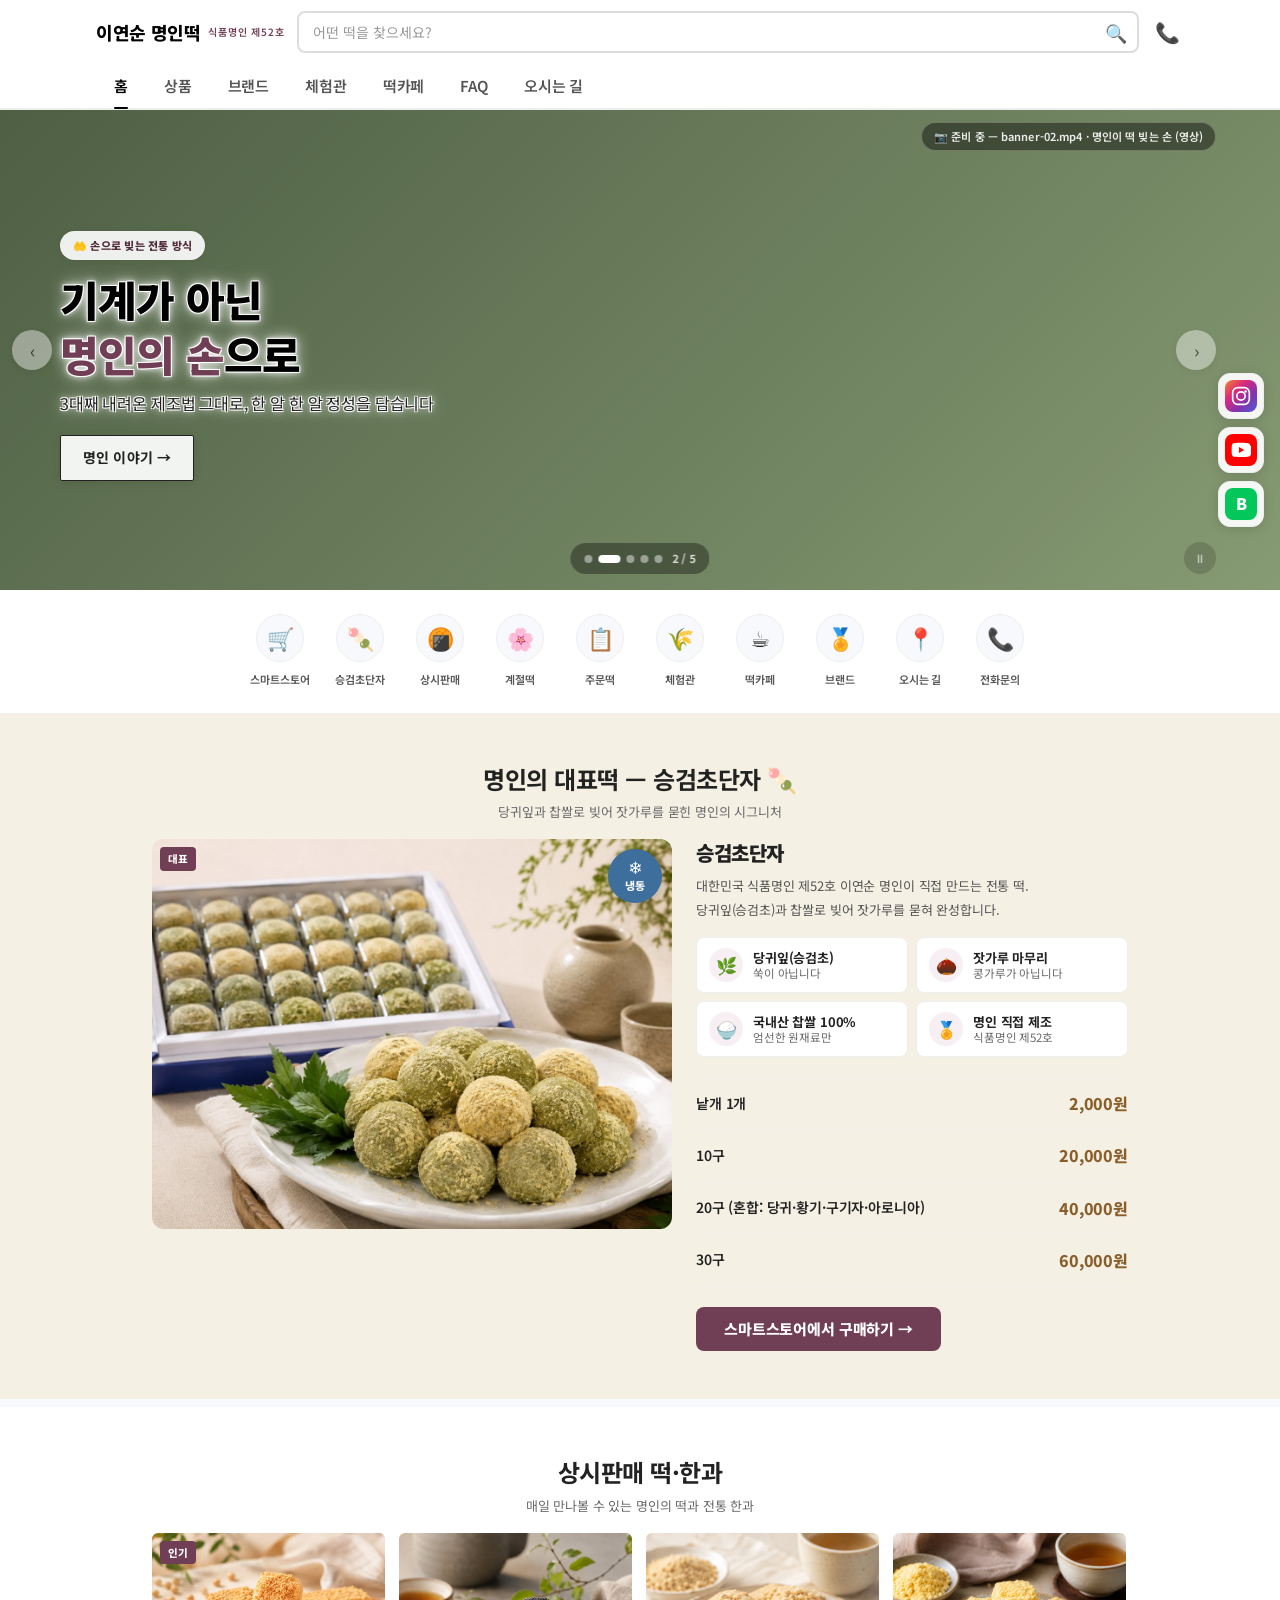
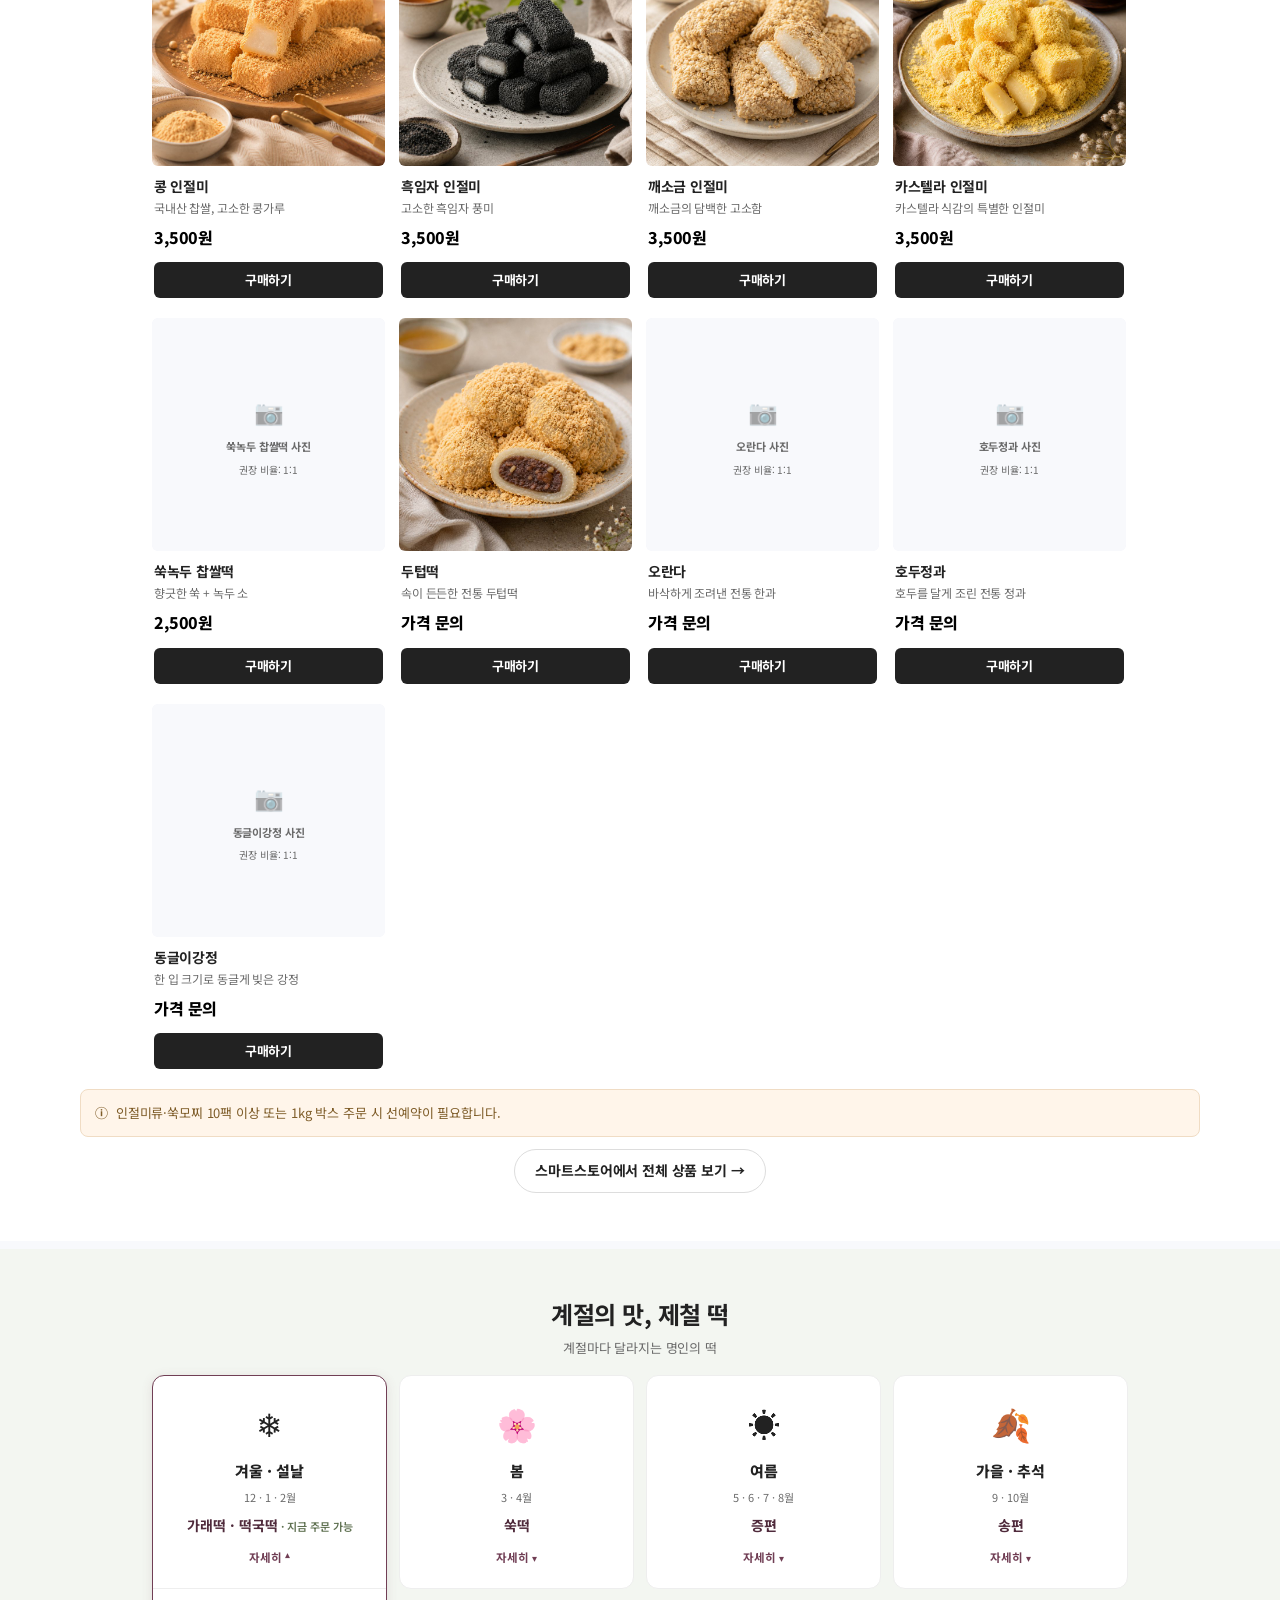
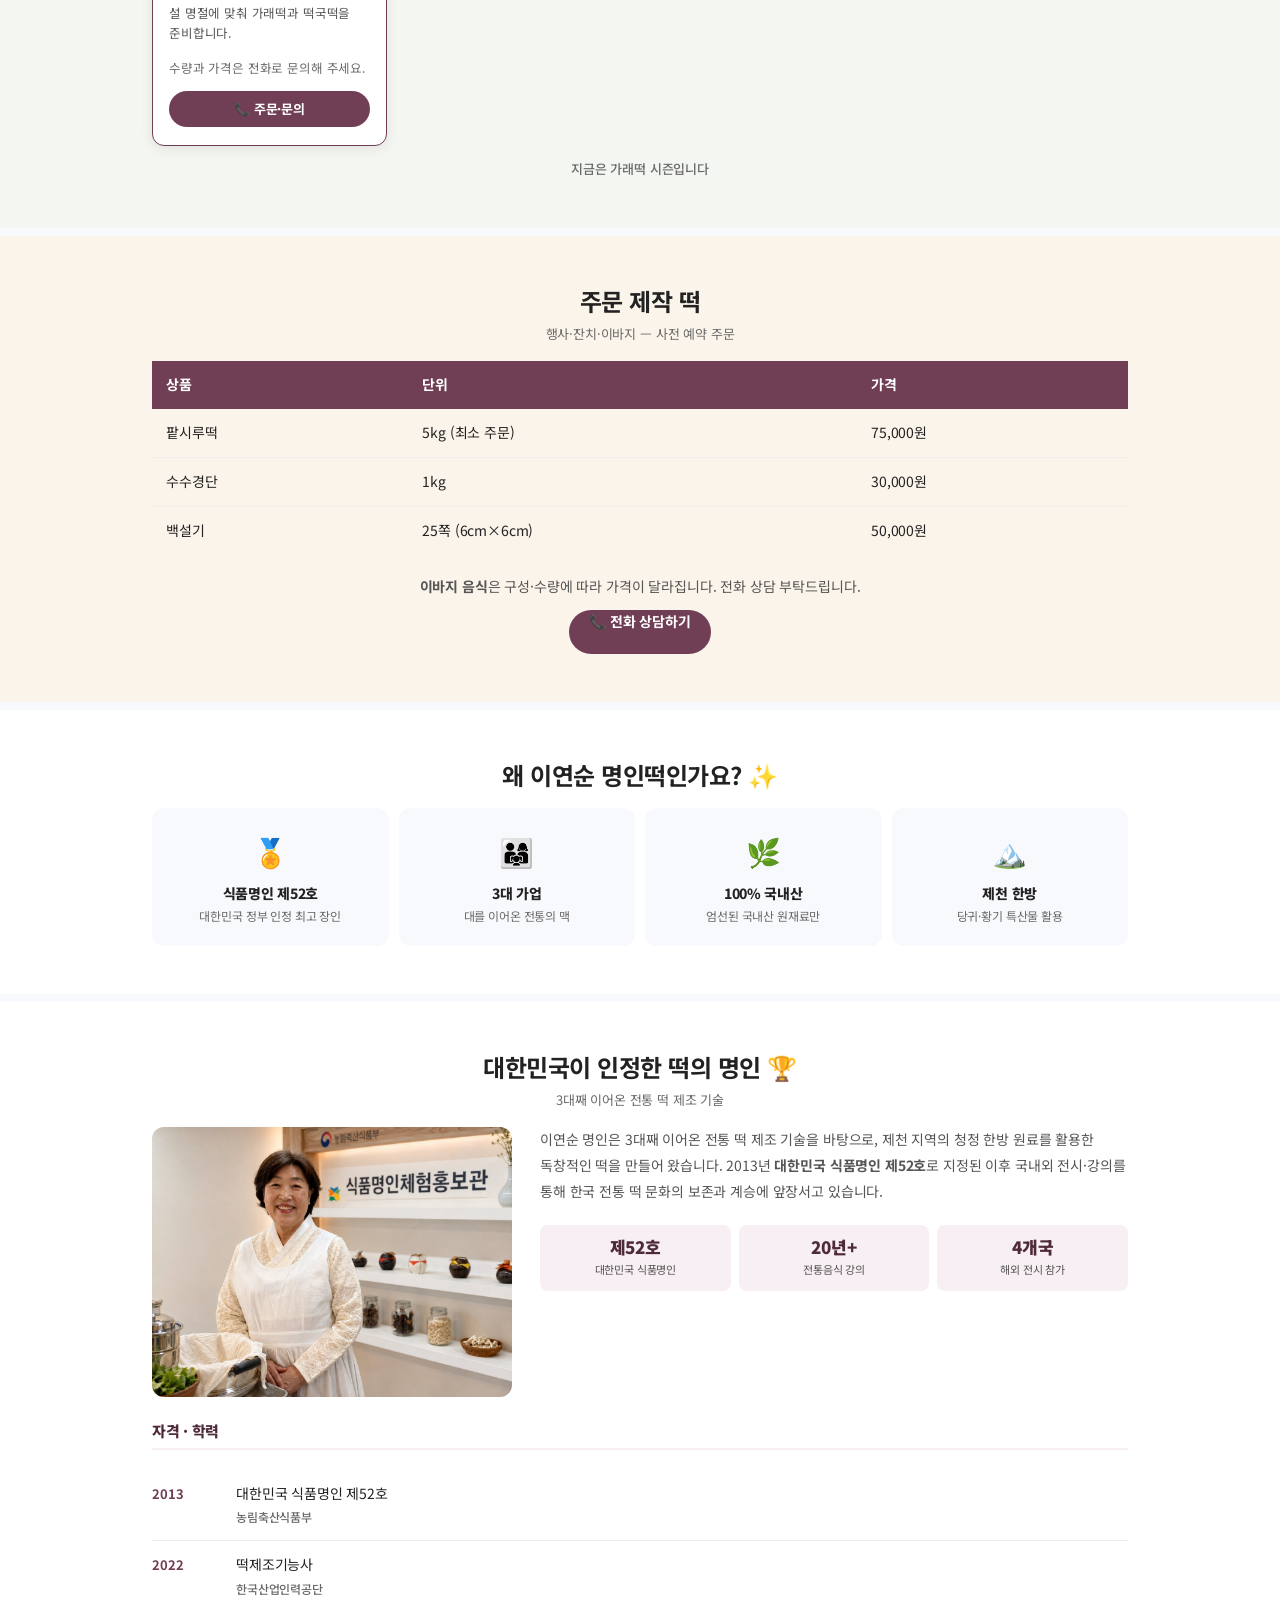
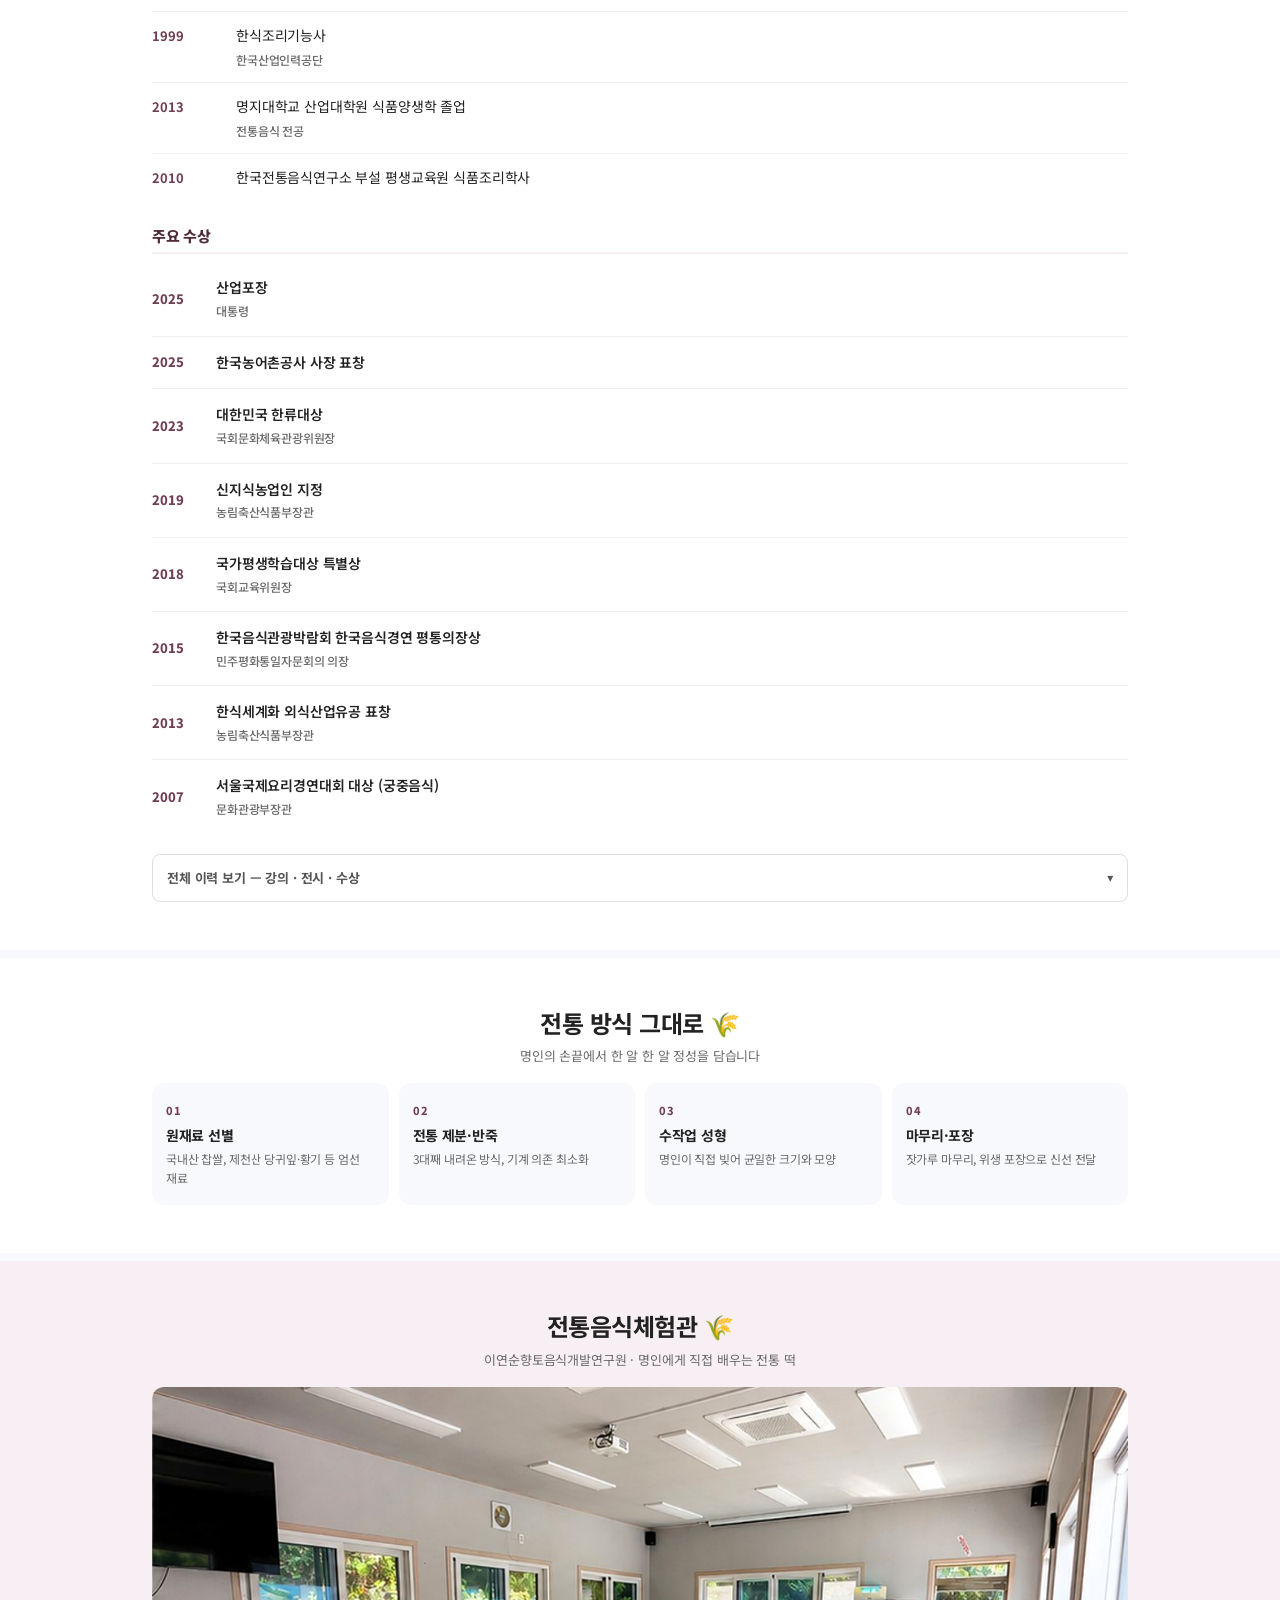
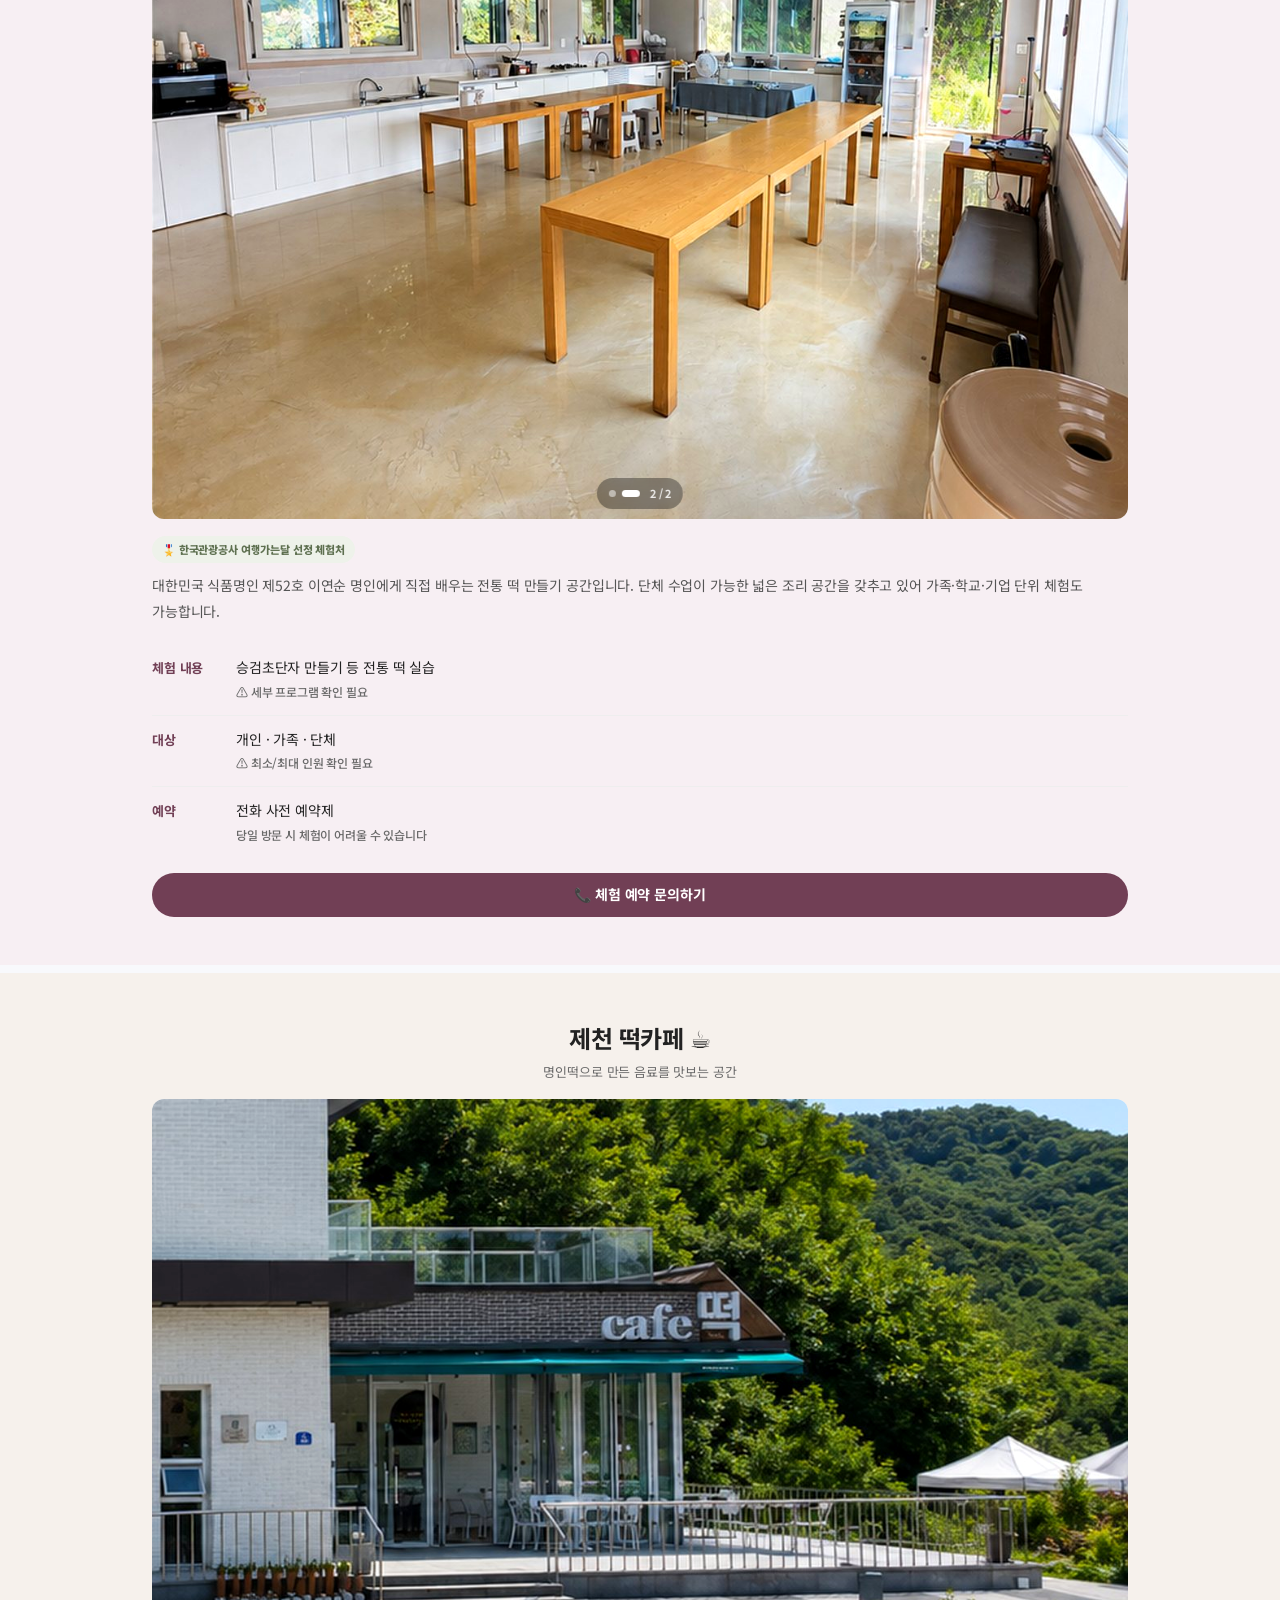
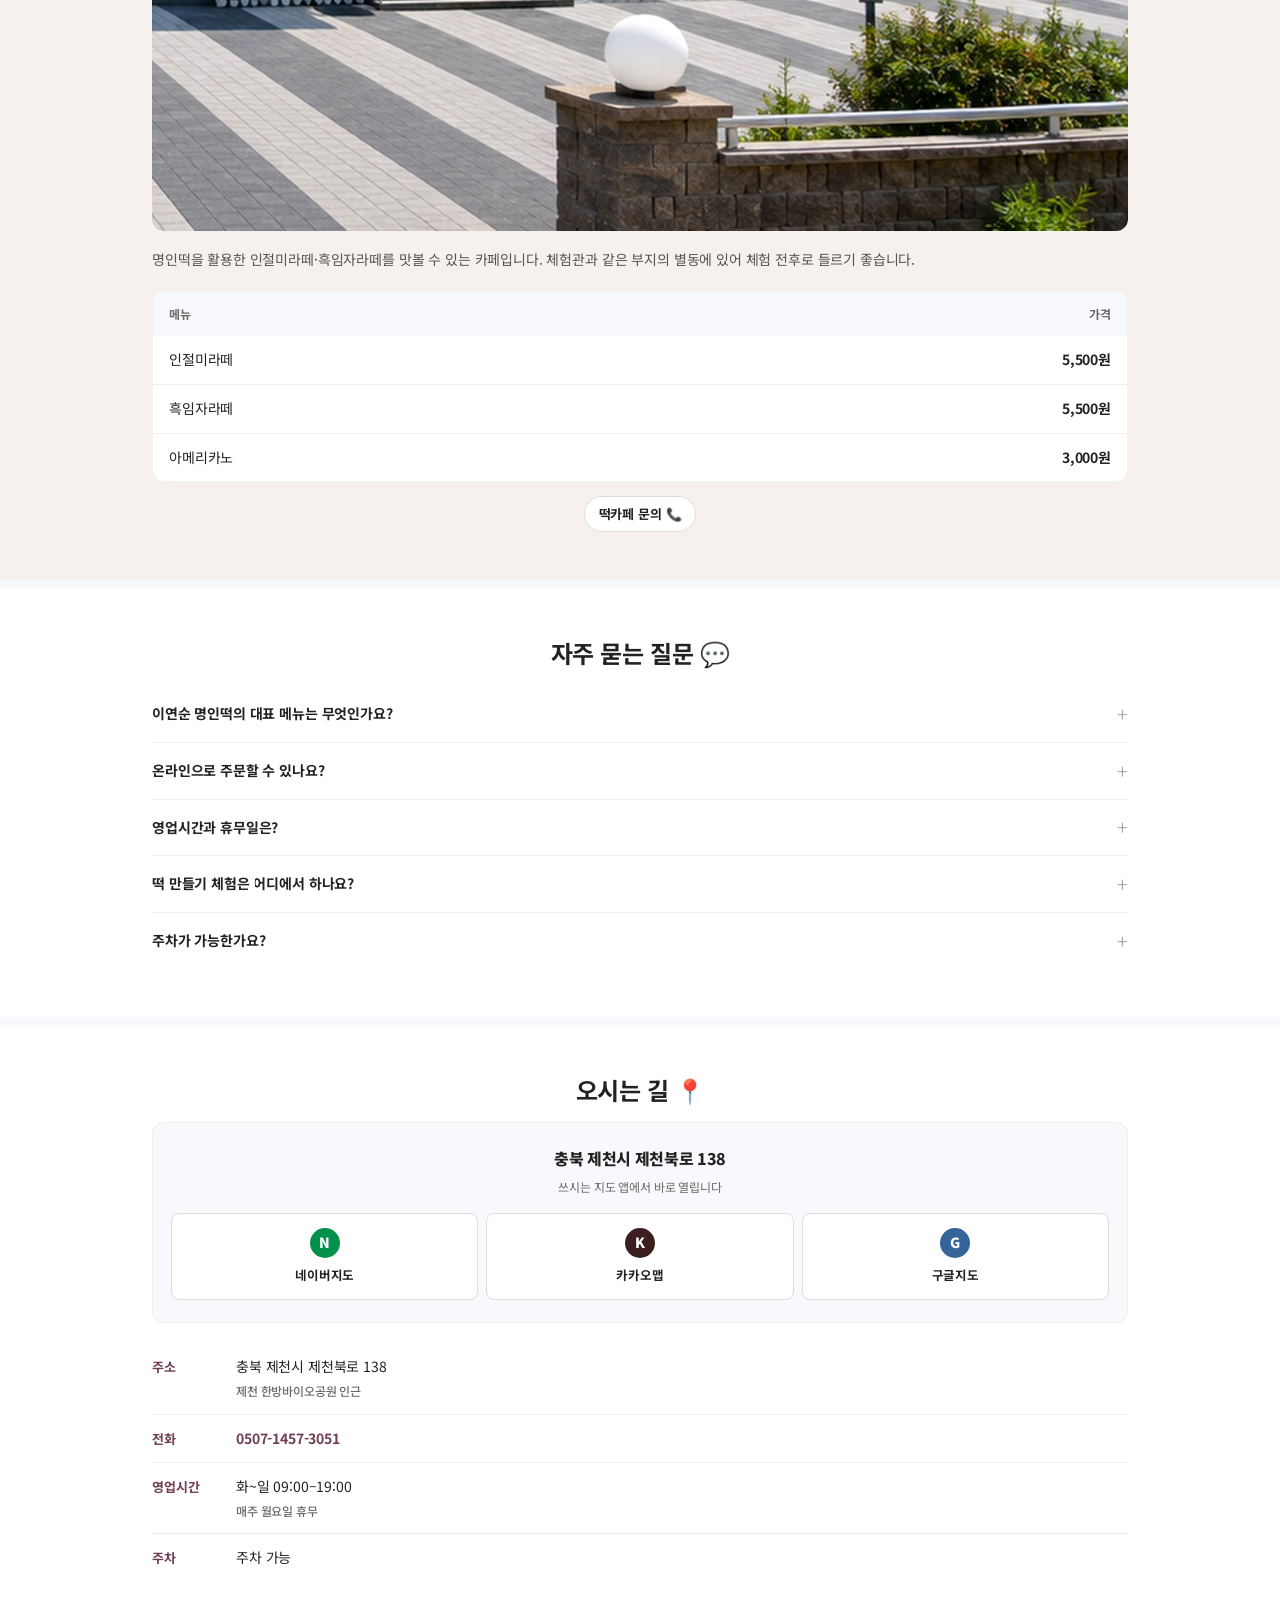
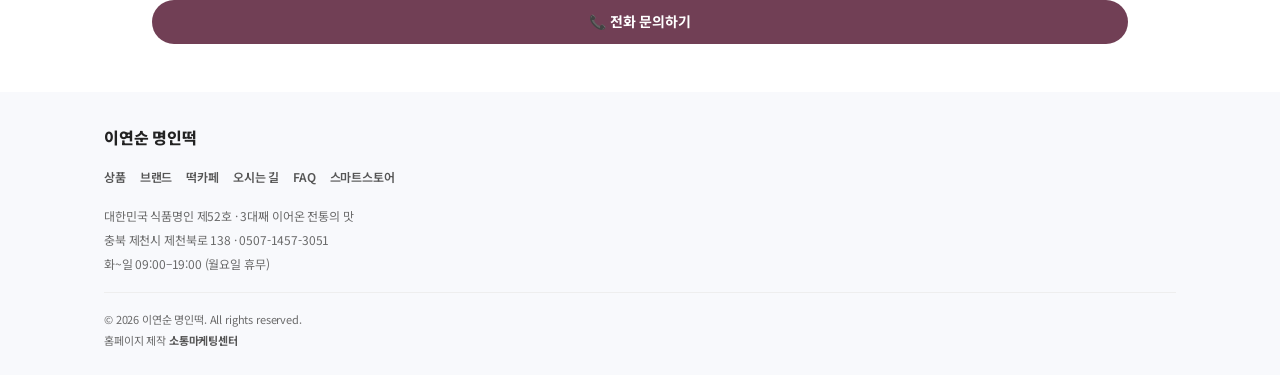
==== commit fbd0fe12: "계절 카드를 누르면 펼쳐지도록 변경 기존에는 정적 div 라 눌러도 아무 반응이 없었음 - 카드 전체를 <button> 으로 전환 (aria-expanded / aria-contr" ====
--- a/docs/index.html
+++ b/docs/index.html
@@ -622,31 +622,67 @@
       <div class="season-grid reveal">
 
         <div class="season-card" data-months="12,1,2">
-          <div class="season-card__icon">❄️</div>
-          <h3 class="season-card__season">겨울 · 설날</h3>
-          <p class="season-card__months">12 · 1 · 2월</p>
-          <p class="season-card__name">가래떡 · 떡국떡</p>
+          <button class="season-card__btn" type="button"
+                  aria-expanded="false" aria-controls="season-winter">
+            <span class="season-card__icon" aria-hidden="true">❄️</span>
+            <span class="season-card__season">겨울 · 설날</span>
+            <span class="season-card__months">12 · 1 · 2월</span>
+            <span class="season-card__name">가래떡 · 떡국떡</span>
+            <span class="season-card__more">자세히</span>
+          </button>
+          <div class="season-card__detail" id="season-winter" hidden>
+            <p>설 명절에 맞춰 가래떡과 떡국떡을 준비합니다.</p>
+            <p class="season-card__note">수량과 가격은 전화로 문의해 주세요.</p>
+            <a href="tel:050714573051" class="btn btn--accent btn--sm btn--full btn--round">📞 주문·문의</a>
+          </div>
         </div>
 
         <div class="season-card" data-months="3,4">
-          <div class="season-card__icon">🌸</div>
-          <h3 class="season-card__season">봄</h3>
-          <p class="season-card__months">3 · 4월</p>
-          <p class="season-card__name">쑥떡</p>
+          <button class="season-card__btn" type="button"
+                  aria-expanded="false" aria-controls="season-spring">
+            <span class="season-card__icon" aria-hidden="true">🌸</span>
+            <span class="season-card__season">봄</span>
+            <span class="season-card__months">3 · 4월</span>
+            <span class="season-card__name">쑥떡</span>
+            <span class="season-card__more">자세히</span>
+          </button>
+          <div class="season-card__detail" id="season-spring" hidden>
+            <p>봄에 올라온 쑥으로 빚습니다.</p>
+            <p class="season-card__note">수량과 가격은 전화로 문의해 주세요.</p>
+            <a href="tel:050714573051" class="btn btn--accent btn--sm btn--full btn--round">📞 주문·문의</a>
+          </div>
         </div>
 
         <div class="season-card" data-months="5,6,7,8">
-          <div class="season-card__icon">☀️</div>
-          <h3 class="season-card__season">여름</h3>
-          <p class="season-card__months">5 · 6 · 7 · 8월</p>
-          <p class="season-card__name">증편</p>
+          <button class="season-card__btn" type="button"
+                  aria-expanded="false" aria-controls="season-summer">
+            <span class="season-card__icon" aria-hidden="true">☀️</span>
+            <span class="season-card__season">여름</span>
+            <span class="season-card__months">5 · 6 · 7 · 8월</span>
+            <span class="season-card__name">증편</span>
+            <span class="season-card__more">자세히</span>
+          </button>
+          <div class="season-card__detail" id="season-summer" hidden>
+            <p>더운 계절에 맞춰 발효시켜 만드는 증편입니다.</p>
+            <p class="season-card__note">수량과 가격은 전화로 문의해 주세요.</p>
+            <a href="tel:050714573051" class="btn btn--accent btn--sm btn--full btn--round">📞 주문·문의</a>
+          </div>
         </div>
 
         <div class="season-card" data-months="9,10">
-          <div class="season-card__icon">🍂</div>
-          <h3 class="season-card__season">가을 · 추석</h3>
-          <p class="season-card__months">9 · 10월</p>
-          <p class="season-card__name">송편</p>
+          <button class="season-card__btn" type="button"
+                  aria-expanded="false" aria-controls="season-autumn">
+            <span class="season-card__icon" aria-hidden="true">🍂</span>
+            <span class="season-card__season">가을 · 추석</span>
+            <span class="season-card__months">9 · 10월</span>
+            <span class="season-card__name">송편</span>
+            <span class="season-card__more">자세히</span>
+          </button>
+          <div class="season-card__detail" id="season-autumn" hidden>
+            <p>추석에 맞춰 송편을 준비합니다.</p>
+            <p class="season-card__note">수량과 가격은 전화로 문의해 주세요.</p>
+            <a href="tel:050714573051" class="btn btn--accent btn--sm btn--full btn--round">📞 주문·문의</a>
+          </div>
         </div>
 
       </div>
--- a/docs/assets/css/style.css
+++ b/docs/assets/css/style.css
@@ -649,12 +649,40 @@
 .season-grid {
   display: grid; grid-template-columns: repeat(2, 1fr);
   gap: 12px; padding: 0 16px;
+  /* 카드를 펼쳤을 때 같은 줄의 닫힌 카드가 함께 늘어나지 않도록 */
+  align-items: start;
 }
 .season-card {
   background: var(--white); border: 1px solid var(--line);
-  border-radius: var(--radius); padding: 20px 16px; text-align: center;
+  border-radius: var(--radius); text-align: center; overflow: hidden;
   transition: border-color .2s, box-shadow .2s;
 }
+/* 카드 전체가 눌리는 버튼 */
+.season-card__btn {
+  display: flex; flex-direction: column; align-items: center;
+  width: 100%; padding: 20px 16px; background: none; border: 0;
+  cursor: pointer; text-align: center;
+  transition: background .15s;
+}
+.season-card__btn:hover { background: var(--accent-bg); }
+.season-card__btn:active { background: var(--accent-bg); transform: scale(.99); }
+.season-card:has(.season-card__btn[aria-expanded="true"]) {
+  border-color: var(--accent); box-shadow: 0 2px 12px rgba(113,63,85,.12);
+}
+.season-card__more {
+  margin-top: 10px; font-size: 11.5px; font-weight: 700; color: var(--accent);
+  display: inline-flex; align-items: center; gap: 3px;
+}
+.season-card__more::after { content: "▾"; font-size: 10px; transition: transform .2s; }
+.season-card__btn[aria-expanded="true"] .season-card__more::after { transform: rotate(180deg); }
+
+.season-card__detail {
+  padding: 0 16px 18px; text-align: left;
+  border-top: 1px solid var(--line);
+}
+.season-card__detail p { font-size: 12.5px; color: var(--sub); line-height: 1.65; margin-top: 14px; }
+.season-card__note { color: var(--muted) !important; }
+.season-card__detail .btn { margin-top: 12px; }
 .season-card.is-now {
   border-color: var(--accent); box-shadow: 0 2px 12px rgba(139,110,59,.12);
 }
